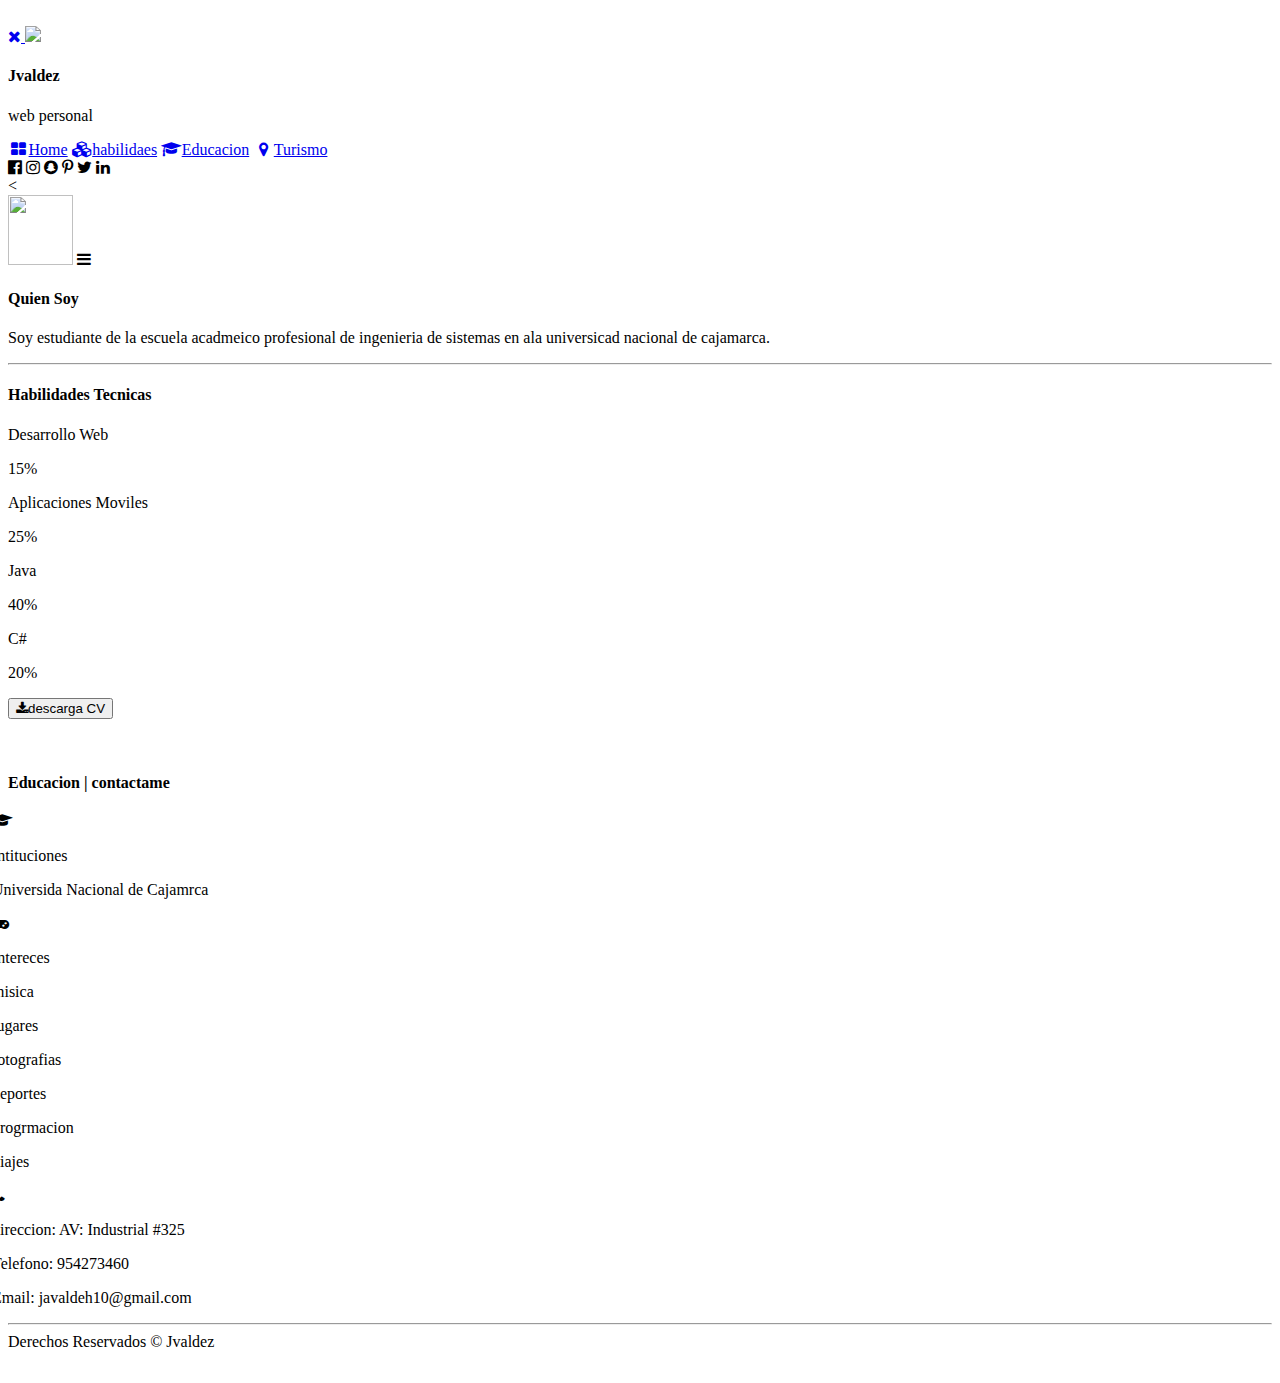
==== index.html @ d11a76e1 "gjl" ====
<!DOCTYPE html>
<html lang="en">
<head>

    <title>Jvaldez-web</title>
    <meta charset="UTF-8">
    <meta name="viewport" content="width=device-width, initial-scale=1">
    <link rel="stylesheet" href="css/materialize.css">
    <link rel="stylesheet" href="css/w3.css">
    <link rel="stylesheet" href="css/estilos.css">
    <link rel="stylesheet" href="https://fonts.googleapis.com/css?family=Raleway">
    <link rel="stylesheet" href="https://cdnjs.cloudflare.com/ajax/libs/font-awesome/4.7.0/css/font-awesome.min.css">
    <link href="https://fonts.googleapis.com/icon?family=Material+Icons" rel="stylesheet">
    <link rel="stylesheet" href="css/material.css">
</head>



<body id="body" class="w3-light-grey w3-content">
<!--Top Header-->
<!--<header class="mdl-layout__header">
    <div class="mdl-layout__header-row mdl-scroll-spy-1">
        &lt;!&ndash; Title &ndash;&gt;
        <a href="index.html"><span class="mdl-layout-title">JValdez</span></a>
        <div class="mdl-layout-spacer"></div>
        <ul class="nav mdl-navigation mdl-layout&#45;&#45;large-screen-only">
            <li><a class="mdl-navigation__link" data-scroll href="#body">Acerca
                de</a></li>
            <li><a class="mdl-navigation__link" data-scroll
                   href="#habilidades_sec">Habilidades</a></li>
            <li><a class="mdl-navigation__link" data-scroll

            <li><a class="mdl-navigation__link" data-scroll
                   href="#educacion_sec">educacion</a></li>
            <li><a class="mdl-navigation__link" data-scroll

            <li><a class="mdl-navigation__link" data-scroll
                   href="#contacto_sec">contacto</a></li>
            <li><a class="mdl-navigation__link"
                   href="turistico.html">Turismo</a></li>


        </ul>
    </div>
</header>-->
<!--/header-->

<!-- Sidebar/menu -->
<nav class="w3-sidebar w3-collapse w3-white w3-animate-left" id="mySidebar"><br>
    <div class="w3-container">
        <a href="#" onclick="w3_close()" class="w3-hide-large w3-right w3-jumbo w3-padding w3-hover-grey"
           title="close menu">
            <i class="fa fa-remove"></i>
        </a>
        <img id="avatar" src="img/avatar1.jpg" class="w3-round"><br>
        <h4><b>Jvaldez</b></h4>
        <p class="w3-text-grey">web personal</p>
    </div>
    <div class="w3-bar-block">
        <a href="#portfolio" onclick="w3_close()" class="w3-bar-item w3-button w3-padding w3-text-teal"><i
                class="fa fa-th-large fa-fw w3-margin-right"></i>Home</a>
        <a href="#about" onclick="w3_close()" class="w3-bar-item w3-button w3-padding"><i
                class="fa fa-cubes fa-fw w3-margin-right"></i>habilidaes</a>
        <a href="#contact" onclick="w3_close()" class="w3-bar-item w3-button w3-padding"><i
                class="fa fa-graduation-cap fa-fw w3-margin-right"></i>Educacion</a>
        <a href="#turistico.html" onclick="w3_close()" class="w3-bar-item w3-button w3-padding"><i class="fa fa-map-marker fa-fw w3-margin-right"></i>Turismo</a>
    </div>
    <div class="w3-panel w3-large">
        <i class="fa fa-facebook-official w3-hover-opacity"></i>
        <i class="fa fa-instagram w3-hover-opacity"></i>
        <i class="fa fa-snapchat w3-hover-opacity"></i>
        <i class="fa fa-pinterest-p w3-hover-opacity"></i>
        <i class="fa fa-twitter w3-hover-opacity"></i>
        <i class="fa fa-linkedin w3-hover-opacity"></i>
    </div>
</nav>

<
<div class="w3-overlay w3-hide-large w3-animate-opacity" onclick="w3_close()" style="cursor:pointer" title="close side menu" id="myOverlay"></div>

<!-- !PAGE CONTENT! -->
<div class="w3-main"  id="contenedor" >

    <!-- Header -->
    <header id="portfolio">
        <a href="#"><img src="img/avatar1.jpg" style="width:65px; height: 70px;"
                         class="w3-circle w3-right w3-margin w3-hide-large w3-hover-opacity"></a>
        <span class="w3-button w3-hide-large w3-xxlarge w3-hover-text-grey" onclick="w3_open()"><i
                class="fa fa-bars"></i></span>

    </header>

    <!-- Images of Me -->
    <div class="w3-col12" id="about">

    </div>

    <div class="w3-container w3-padding-large" style="margin-bottom:32px">
        <h4 class="w3-xlarge"><b>Quien Soy</b></h4>
        <p>Soy estudiante de la escuela acadmeico profesional de ingenieria de sistemas
            en ala universicad nacional de cajamarca.</p>
        <hr>

        <h4 class="">Habilidades Tecnicas</h4>
        <!-- Progress bars / Skills -->
        <p>Desarrollo Web</p>
        <div class="w3-grey">
            <div class="w3-container w3-green w3-padding w3-center" style="width:10%">15%</div>
        </div>
        <p>Aplicaciones Moviles</p>
        <div class="w3-grey">
            <div class="w3-container w3-blue w3-padding w3-center" style="width:20%">25%</div>
        </div>
        <p>Java</p>
        <div class="w3-grey">
            <div class="w3-container w3-red w3-padding w3-center" style="width:30%">40%</div>
        </div>
        <p>C#</p>
        <div class="w3-grey">
            <div class="w3-container w3-black w3-padding w3-center" style="width:30%">20%</div>
        </div>
        <p>
            <button class="w3-button w3-dark-grey w3-padding-large w3-margin-top w3-margin-bottom">
                <i class="fa fa-download w3-margin-right"></i>descarga CV
            </button>
        </p>
        <br>



    <!-- Educacion Section -->
    <div class="w3-container w3-padding-large w3-grey">
        <h4 id="contact"><b>Educacion |  contactame </b></h4>
        <div class="w3-row-padding w3-center w3-padding-24" style="margin:0 -16px">
            <div class="w3-third w3-dark-grey">
                <p><i class="fa fa-graduation-cap w3-xlarge w3-text-light-grey"></i></p>
                <p>Intituciones</p>
                   <p> Universida Nacional de Cajamrca</p>
            </div>
            <div class="w3-third w3-teal">
                <p><i class="fa fa-gamepad w3-xlarge w3-text-light-grey"></i></p>
                <p>Intereces</p>
                <p>misica</p>
                <p>lugares</p>
                <p>fotografias</p>
                <p>deportes</p>
                <p>progrmacion</p>
                <p>viajes</p>
            </div>
            <div class="w3-third w3-dark-grey">
                <p><i class="fa fa-phone w3-xlarge w3-text-light-grey"></i></p>
                <p>direccion: AV: Industrial #325</p>
                <p>Telefono: 954273460</p>
                <p>Email: javaldeh10@gmail.com </p>
            </div>
        </div>
        <hr class="w3-opacity">

    </div>

    <!-- Footer -->
    <footer class="w3-container w3-padding-32 w3-dark-grey">

    </footer>

    <div class="w3-black w3-center w3-padding-24">Derechos Reservados  &copy; <a  target="_blank" class="w3-hover-opacity">Jvaldez</a>
    </div>

    <!-- End page content -->
</div>

<script src="js/animaciones.js"></script>

</body>
</html>
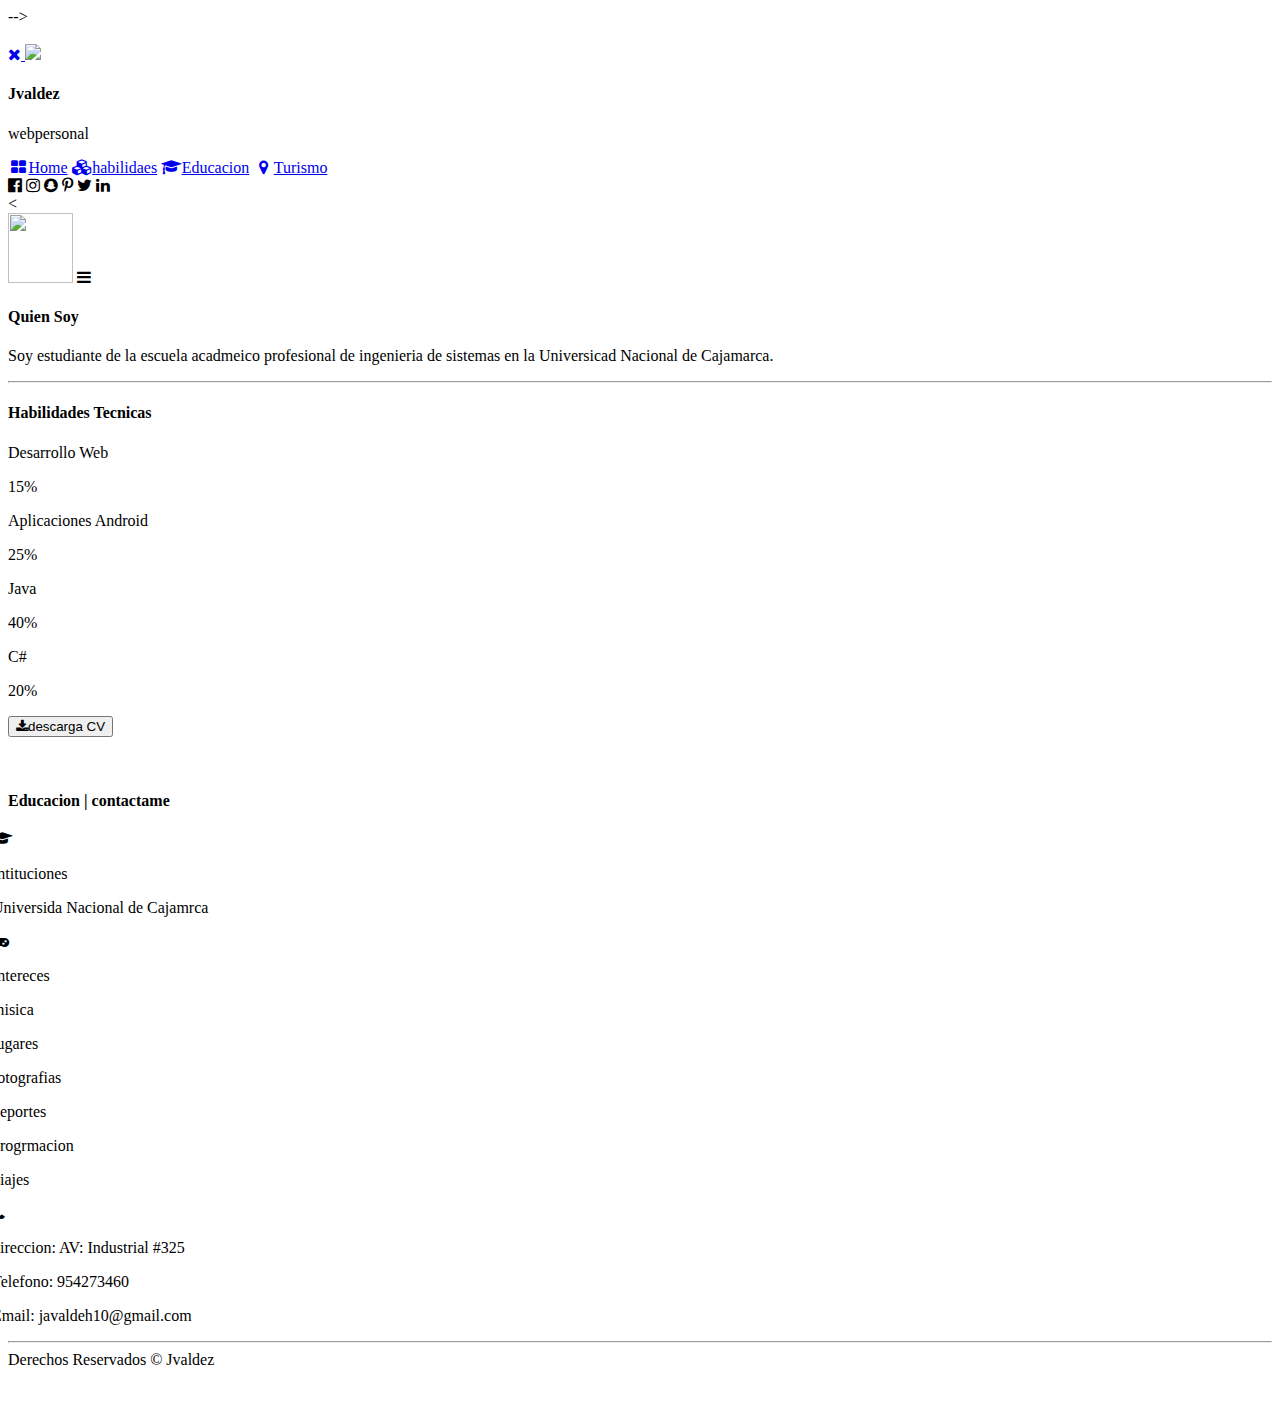
==== commit 752e01b1: "cMBI" ====
--- a/index.html
+++ b/index.html
@@ -1,5 +1,6 @@
 <!DOCTYPE html>
 <html lang="en">
+
 <head>
 
     <title>Jvaldez-web</title>
@@ -17,159 +18,136 @@
 
 
 <body id="body" class="w3-light-grey w3-content">
-<!--Top Header-->
-<!--<header class="mdl-layout__header">
-    <div class="mdl-layout__header-row mdl-scroll-spy-1">
-        &lt;!&ndash; Title &ndash;&gt;
-        <a href="index.html"><span class="mdl-layout-title">JValdez</span></a>
-        <div class="mdl-layout-spacer"></div>
-        <ul class="nav mdl-navigation mdl-layout&#45;&#45;large-screen-only">
-            <li><a class="mdl-navigation__link" data-scroll href="#body">Acerca
-                de</a></li>
-            <li><a class="mdl-navigation__link" data-scroll
-                   href="#habilidades_sec">Habilidades</a></li>
-            <li><a class="mdl-navigation__link" data-scroll
+    <!--Top Header-->
 
-            <li><a class="mdl-navigation__link" data-scroll
-                   href="#educacion_sec">educacion</a></li>
-            <li><a class="mdl-navigation__link" data-scroll
+    </header>-->
+    <!--/header-->
 
-            <li><a class="mdl-navigation__link" data-scroll
-                   href="#contacto_sec">contacto</a></li>
-            <li><a class="mdl-navigation__link"
-                   href="turistico.html">Turismo</a></li>
+    <!-- Sidebar/menu -->
+    <nav class="w3-sidebar w3-collapse w3-white w3-animate-left" id="mySidebar"><br>
+        <div class="w3-container">
+            <a href="#" onclick="w3_close()" class="w3-hide-large w3-right w3-jumbo w3-padding w3-hover-grey" title="close menu">
+                <i class="fa fa-remove"></i>
+            </a>
+            <img id="avatar" src="img/avatar1.jpg" class="w3-round"><br>
+            <h4><b>Jvaldez</b></h4>
+            <p class="w3-text-grey">webpersonal</p>
+        </div>
+        <div class="w3-bar-block">
+            <a href="#portfolio" onclick="w3_close()" class="w3-bar-item w3-button w3-padding w3-text-teal"><i
+                class="fa fa-th-large fa-fw w3-margin-right"></i>Home</a>
+            <a href="#about" onclick="w3_close()" class="w3-bar-item w3-button w3-padding"><i
+                class="fa fa-cubes fa-fw w3-margin-right"></i>habilidaes</a>
+            <a href="#contact" onclick="w3_close()" class="w3-bar-item w3-button w3-padding"><i
+                class="fa fa-graduation-cap fa-fw w3-margin-right"></i>Educacion</a>
+            <a href="turistico.html" onclick="w3_close()" class="w3-bar-item w3-button w3-padding"><i class="fa fa-map-marker fa-fw w3-margin-right"></i>Turismo</a>
+
+        </div>
 
 
-        </ul>
-    </div>
-</header>-->
-<!--/header-->
+        <div class="w3-panel w3-large">
+            <i class="fa fa-facebook-official w3-hover-opacity"></i>
+            <i class="fa fa-instagram w3-hover-opacity"></i>
+            <i class="fa fa-snapchat w3-hover-opacity"></i>
+            <i class="fa fa-pinterest-p w3-hover-opacity"></i>
+            <i class="fa fa-twitter w3-hover-opacity"></i>
+            <i class="fa fa-linkedin w3-hover-opacity"></i>
+        </div>
+    </nav>
 
-<!-- Sidebar/menu -->
-<nav class="w3-sidebar w3-collapse w3-white w3-animate-left" id="mySidebar"><br>
-    <div class="w3-container">
-        <a href="#" onclick="w3_close()" class="w3-hide-large w3-right w3-jumbo w3-padding w3-hover-grey"
-           title="close menu">
-            <i class="fa fa-remove"></i>
-        </a>
-        <img id="avatar" src="img/avatar1.jpg" class="w3-round"><br>
-        <h4><b>Jvaldez</b></h4>
-        <p class="w3-text-grey">web personal</p>
-    </div>
-    <div class="w3-bar-block">
-        <a href="#portfolio" onclick="w3_close()" class="w3-bar-item w3-button w3-padding w3-text-teal"><i
-                class="fa fa-th-large fa-fw w3-margin-right"></i>Home</a>
-        <a href="#about" onclick="w3_close()" class="w3-bar-item w3-button w3-padding"><i
-                class="fa fa-cubes fa-fw w3-margin-right"></i>habilidaes</a>
-        <a href="#contact" onclick="w3_close()" class="w3-bar-item w3-button w3-padding"><i
-                class="fa fa-graduation-cap fa-fw w3-margin-right"></i>Educacion</a>
-        <a href="#turistico.html" onclick="w3_close()" class="w3-bar-item w3-button w3-padding"><i class="fa fa-map-marker fa-fw w3-margin-right"></i>Turismo</a>
-    </div>
-    <div class="w3-panel w3-large">
-        <i class="fa fa-facebook-official w3-hover-opacity"></i>
-        <i class="fa fa-instagram w3-hover-opacity"></i>
-        <i class="fa fa-snapchat w3-hover-opacity"></i>
-        <i class="fa fa-pinterest-p w3-hover-opacity"></i>
-        <i class="fa fa-twitter w3-hover-opacity"></i>
-        <i class="fa fa-linkedin w3-hover-opacity"></i>
-    </div>
-</nav>
+    < <div class="w3-overlay w3-hide-large w3-animate-opacity" onclick="w3_close()" style="cursor:pointer" title="close side menu" id="myOverlay"></div>
 
-<
-<div class="w3-overlay w3-hide-large w3-animate-opacity" onclick="w3_close()" style="cursor:pointer" title="close side menu" id="myOverlay"></div>
+        <!-- !PAGE CONTENT! -->
+        <div class="w3-main" id="contenedor">
 
-<!-- !PAGE CONTENT! -->
-<div class="w3-main"  id="contenedor" >
-
-    <!-- Header -->
-    <header id="portfolio">
-        <a href="#"><img src="img/avatar1.jpg" style="width:65px; height: 70px;"
-                         class="w3-circle w3-right w3-margin w3-hide-large w3-hover-opacity"></a>
-        <span class="w3-button w3-hide-large w3-xxlarge w3-hover-text-grey" onclick="w3_open()"><i
+            <!-- Header -->
+            <header id="portfolio">
+                <a href="#"><img src="img/avatar1.jpg" style="width:65px; height: 70px;" class="w3-circle w3-right w3-margin w3-hide-large w3-hover-opacity"></a>
+                <span class="w3-button w3-hide-large w3-xxlarge w3-hover-text-grey" onclick="w3_open()"><i
                 class="fa fa-bars"></i></span>
 
-    </header>
+            </header>
 
-    <!-- Images of Me -->
-    <div class="w3-col12" id="about">
+            <!-- Images of Me -->
+            <div class="w3-col12" id="about">
 
-    </div>
+            </div>
 
-    <div class="w3-container w3-padding-large" style="margin-bottom:32px">
-        <h4 class="w3-xlarge"><b>Quien Soy</b></h4>
-        <p>Soy estudiante de la escuela acadmeico profesional de ingenieria de sistemas
-            en ala universicad nacional de cajamarca.</p>
-        <hr>
+            <div class="w3-container w3-padding-large" style="margin-bottom:32px">
+                <h4 class="w3-xlarge"><b>Quien Soy</b></h4>
+                <p>Soy estudiante de la escuela acadmeico profesional de ingenieria de sistemas en la Universicad Nacional de Cajamarca.</p>
+                <hr>
 
-        <h4 class="">Habilidades Tecnicas</h4>
-        <!-- Progress bars / Skills -->
-        <p>Desarrollo Web</p>
-        <div class="w3-grey">
-            <div class="w3-container w3-green w3-padding w3-center" style="width:10%">15%</div>
-        </div>
-        <p>Aplicaciones Moviles</p>
-        <div class="w3-grey">
-            <div class="w3-container w3-blue w3-padding w3-center" style="width:20%">25%</div>
-        </div>
-        <p>Java</p>
-        <div class="w3-grey">
-            <div class="w3-container w3-red w3-padding w3-center" style="width:30%">40%</div>
-        </div>
-        <p>C#</p>
-        <div class="w3-grey">
-            <div class="w3-container w3-black w3-padding w3-center" style="width:30%">20%</div>
-        </div>
-        <p>
-            <button class="w3-button w3-dark-grey w3-padding-large w3-margin-top w3-margin-bottom">
+                <h4 class="">Habilidades Tecnicas</h4>
+                <!-- Progress bars / Skills -->
+                <p>Desarrollo Web</p>
+                <div class="w3-grey">
+                    <div class="w3-container w3-green w3-padding w3-center" style="width:10%">15%</div>
+                </div>
+                <p>Aplicaciones Android</p>
+                <div class="w3-grey">
+                    <div class="w3-container w3-blue w3-padding w3-center" style="width:20%">25%</div>
+                </div>
+                <p>Java</p>
+                <div class="w3-grey">
+                    <div class="w3-container w3-red w3-padding w3-center" style="width:30%">40%</div>
+                </div>
+                <p>C#</p>
+                <div class="w3-grey">
+                    <div class="w3-container w3-black w3-padding w3-center" style="width:30%">20%</div>
+                </div>
+                <p>
+                    <button class="w3-button w3-dark-grey w3-padding-large w3-margin-top w3-margin-bottom">
                 <i class="fa fa-download w3-margin-right"></i>descarga CV
             </button>
-        </p>
-        <br>
+                </p>
+                <br>
 
 
 
-    <!-- Educacion Section -->
-    <div class="w3-container w3-padding-large w3-grey">
-        <h4 id="contact"><b>Educacion |  contactame </b></h4>
-        <div class="w3-row-padding w3-center w3-padding-24" style="margin:0 -16px">
-            <div class="w3-third w3-dark-grey">
-                <p><i class="fa fa-graduation-cap w3-xlarge w3-text-light-grey"></i></p>
-                <p>Intituciones</p>
-                   <p> Universida Nacional de Cajamrca</p>
+                <!-- Educacion Section -->
+                <div class="w3-container w3-padding-large w3-grey">
+                    <h4 id="contact"><b>Educacion |  contactame </b></h4>
+                    <div class="w3-row-padding w3-center w3-padding-24" style="margin:0 -16px">
+                        <div class="w3-third w3-dark-grey">
+                            <p><i class="fa fa-graduation-cap w3-xlarge w3-text-light-grey"></i></p>
+                            <p>Intituciones</p>
+                            <p> Universida Nacional de Cajamrca</p>
+                        </div>
+                        <div class="w3-third w3-teal">
+                            <p><i class="fa fa-gamepad w3-xlarge w3-text-light-grey"></i></p>
+                            <p>Intereces</p>
+                            <p>misica</p>
+                            <p>lugares</p>
+                            <p>fotografias</p>
+                            <p>deportes</p>
+                            <p>progrmacion</p>
+                            <p>viajes</p>
+                        </div>
+                        <div class="w3-third w3-dark-grey">
+                            <p><i class="fa fa-phone w3-xlarge w3-text-light-grey"></i></p>
+                            <p>direccion: AV: Industrial #325</p>
+                            <p>Telefono: 954273460</p>
+                            <p>Email: javaldeh10@gmail.com </p>
+                        </div>
+                    </div>
+                    <hr class="w3-opacity">
+
+                </div>
+
+                <!-- Footer -->
+                <footer class="w3-container w3-padding-32 w3-dark-grey">
+
+                </footer>
+
+                <div class="w3-black w3-center w3-padding-24">Derechos Reservados &copy; <a target="_blank" class="w3-hover-opacity">Jvaldez</a>
+                </div>
+
+                <!-- End page content -->
             </div>
-            <div class="w3-third w3-teal">
-                <p><i class="fa fa-gamepad w3-xlarge w3-text-light-grey"></i></p>
-                <p>Intereces</p>
-                <p>misica</p>
-                <p>lugares</p>
-                <p>fotografias</p>
-                <p>deportes</p>
-                <p>progrmacion</p>
-                <p>viajes</p>
-            </div>
-            <div class="w3-third w3-dark-grey">
-                <p><i class="fa fa-phone w3-xlarge w3-text-light-grey"></i></p>
-                <p>direccion: AV: Industrial #325</p>
-                <p>Telefono: 954273460</p>
-                <p>Email: javaldeh10@gmail.com </p>
-            </div>
-        </div>
-        <hr class="w3-opacity">
 
-    </div>
-
-    <!-- Footer -->
-    <footer class="w3-container w3-padding-32 w3-dark-grey">
-
-    </footer>
-
-    <div class="w3-black w3-center w3-padding-24">Derechos Reservados  &copy; <a  target="_blank" class="w3-hover-opacity">Jvaldez</a>
-    </div>
-
-    <!-- End page content -->
-</div>
-
-<script src="js/animaciones.js"></script>
+            <script src="js/animaciones.js"></script>
 
 </body>
-</html>
+
+</html>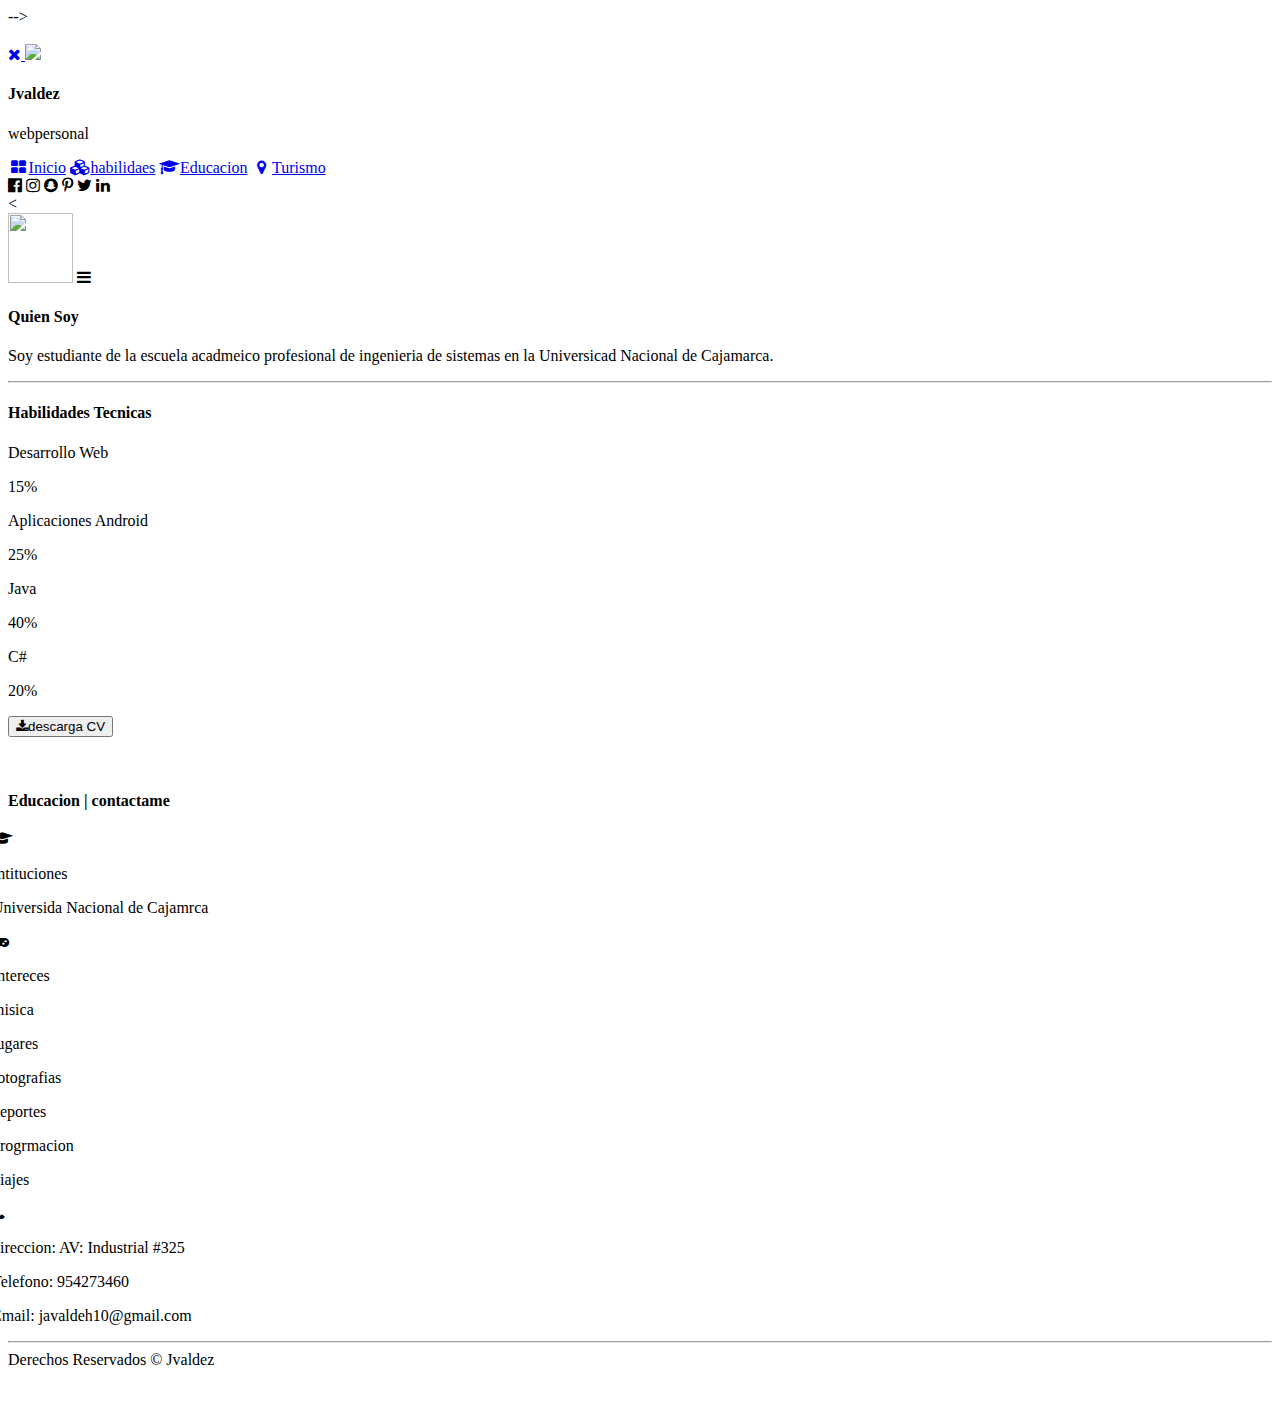
==== commit d1274d21: "jvh" ====
--- a/index.html
+++ b/index.html
@@ -35,7 +35,7 @@
         </div>
         <div class="w3-bar-block">
             <a href="#portfolio" onclick="w3_close()" class="w3-bar-item w3-button w3-padding w3-text-teal"><i
-                class="fa fa-th-large fa-fw w3-margin-right"></i>Home</a>
+                class="fa fa-th-large fa-fw w3-margin-right"></i>Inicio</a>
             <a href="#about" onclick="w3_close()" class="w3-bar-item w3-button w3-padding"><i
                 class="fa fa-cubes fa-fw w3-margin-right"></i>habilidaes</a>
             <a href="#contact" onclick="w3_close()" class="w3-bar-item w3-button w3-padding"><i
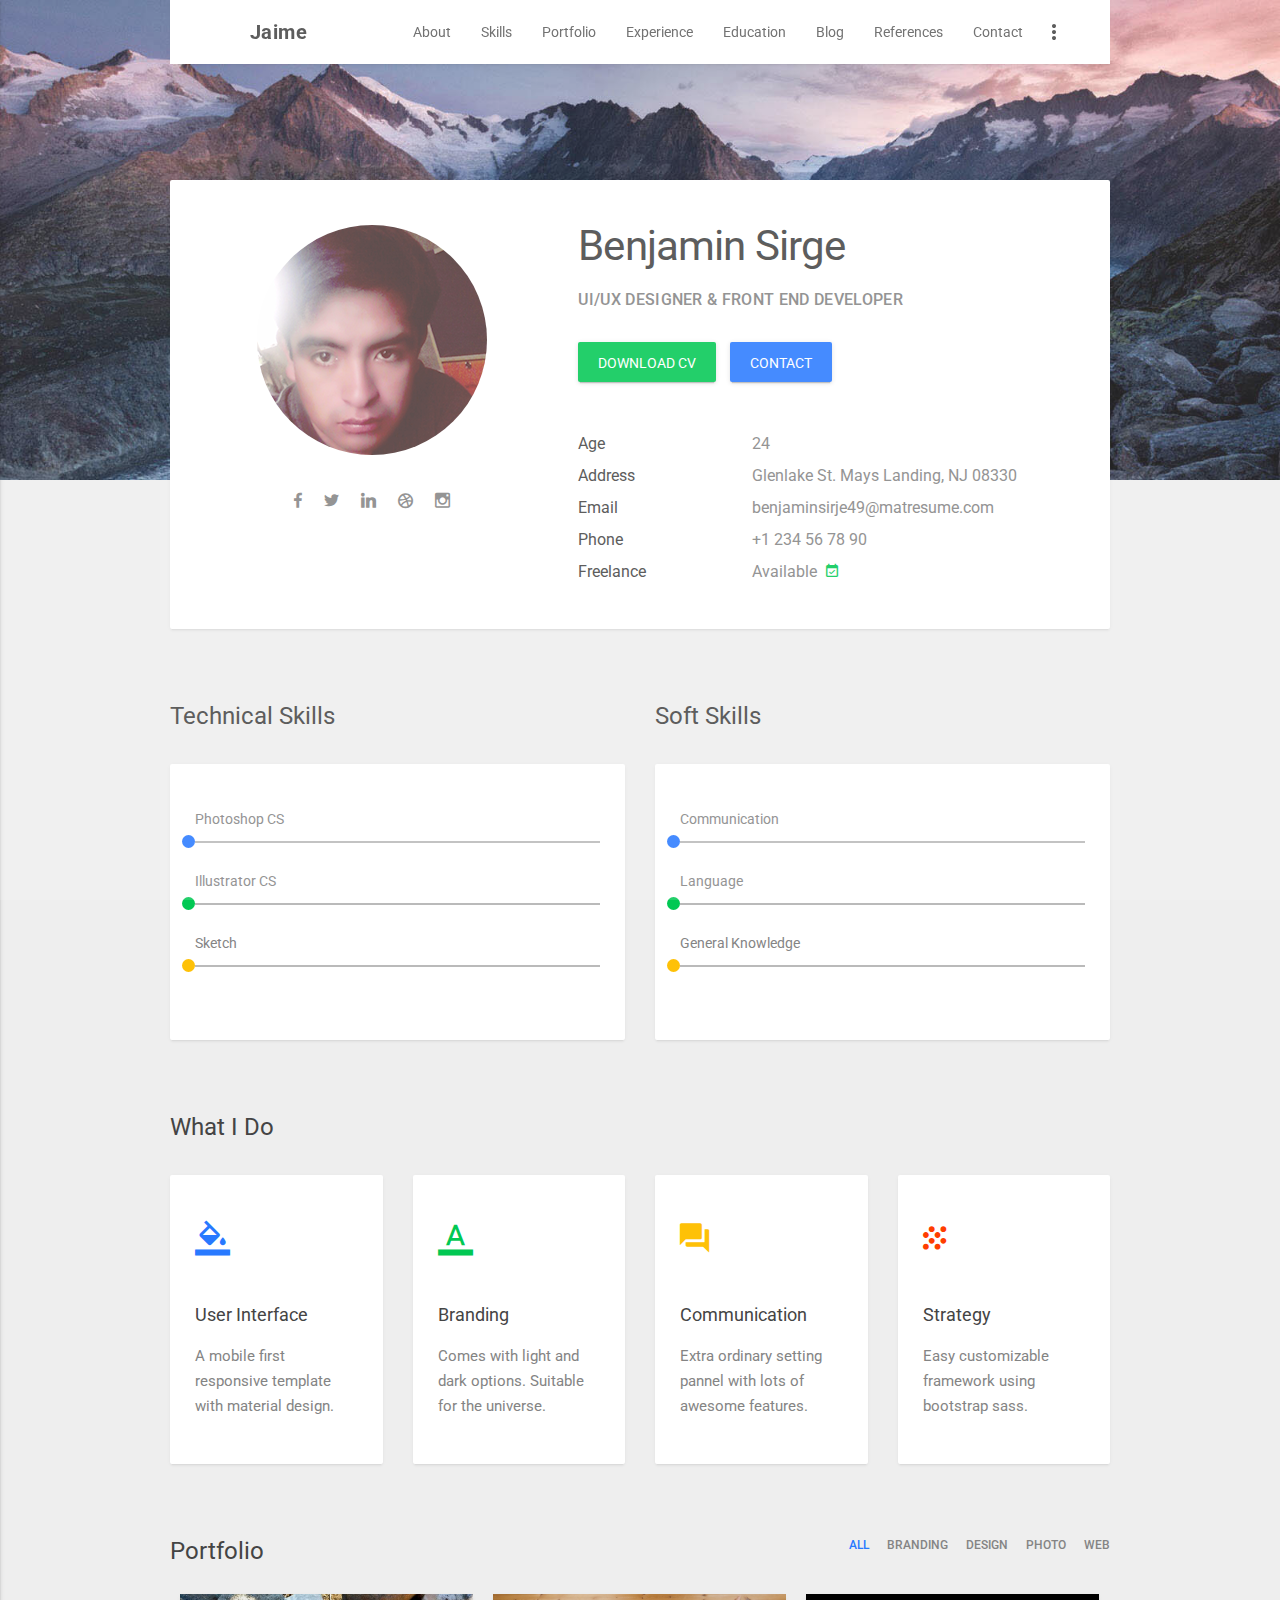
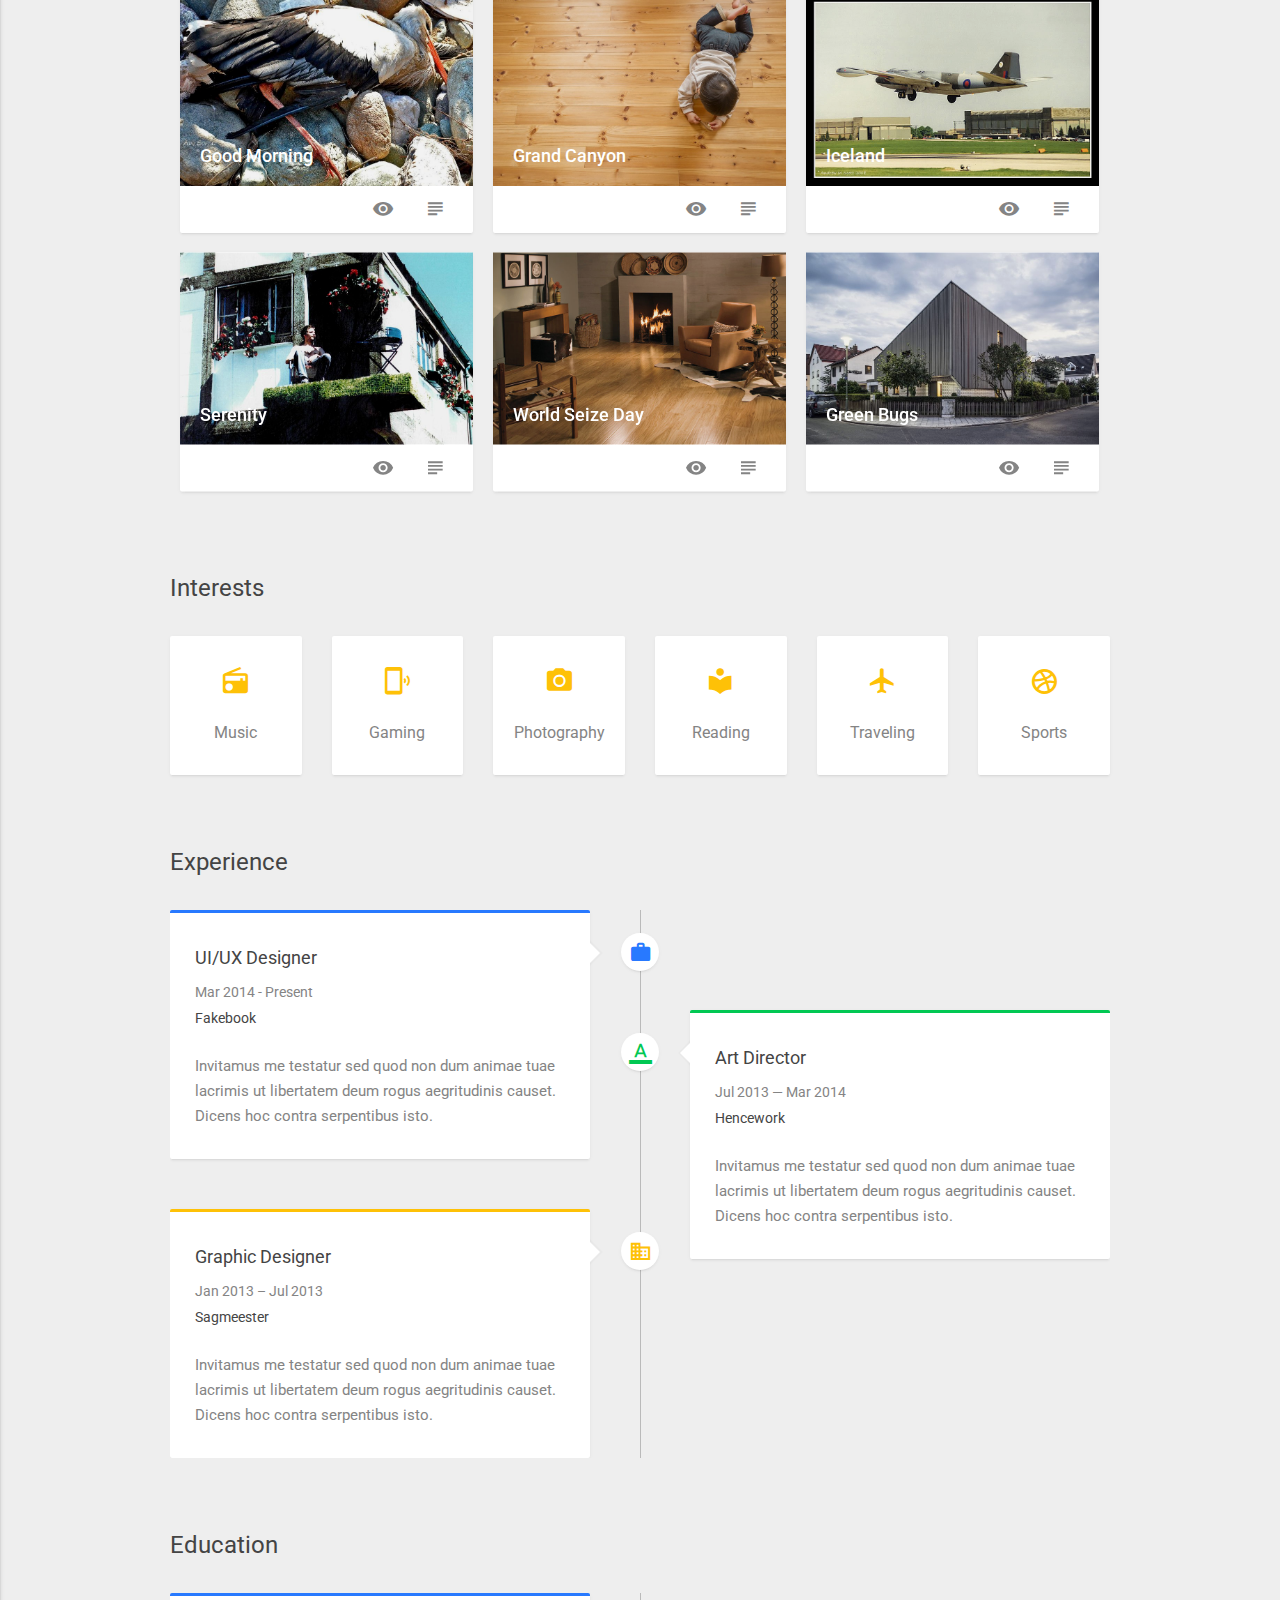
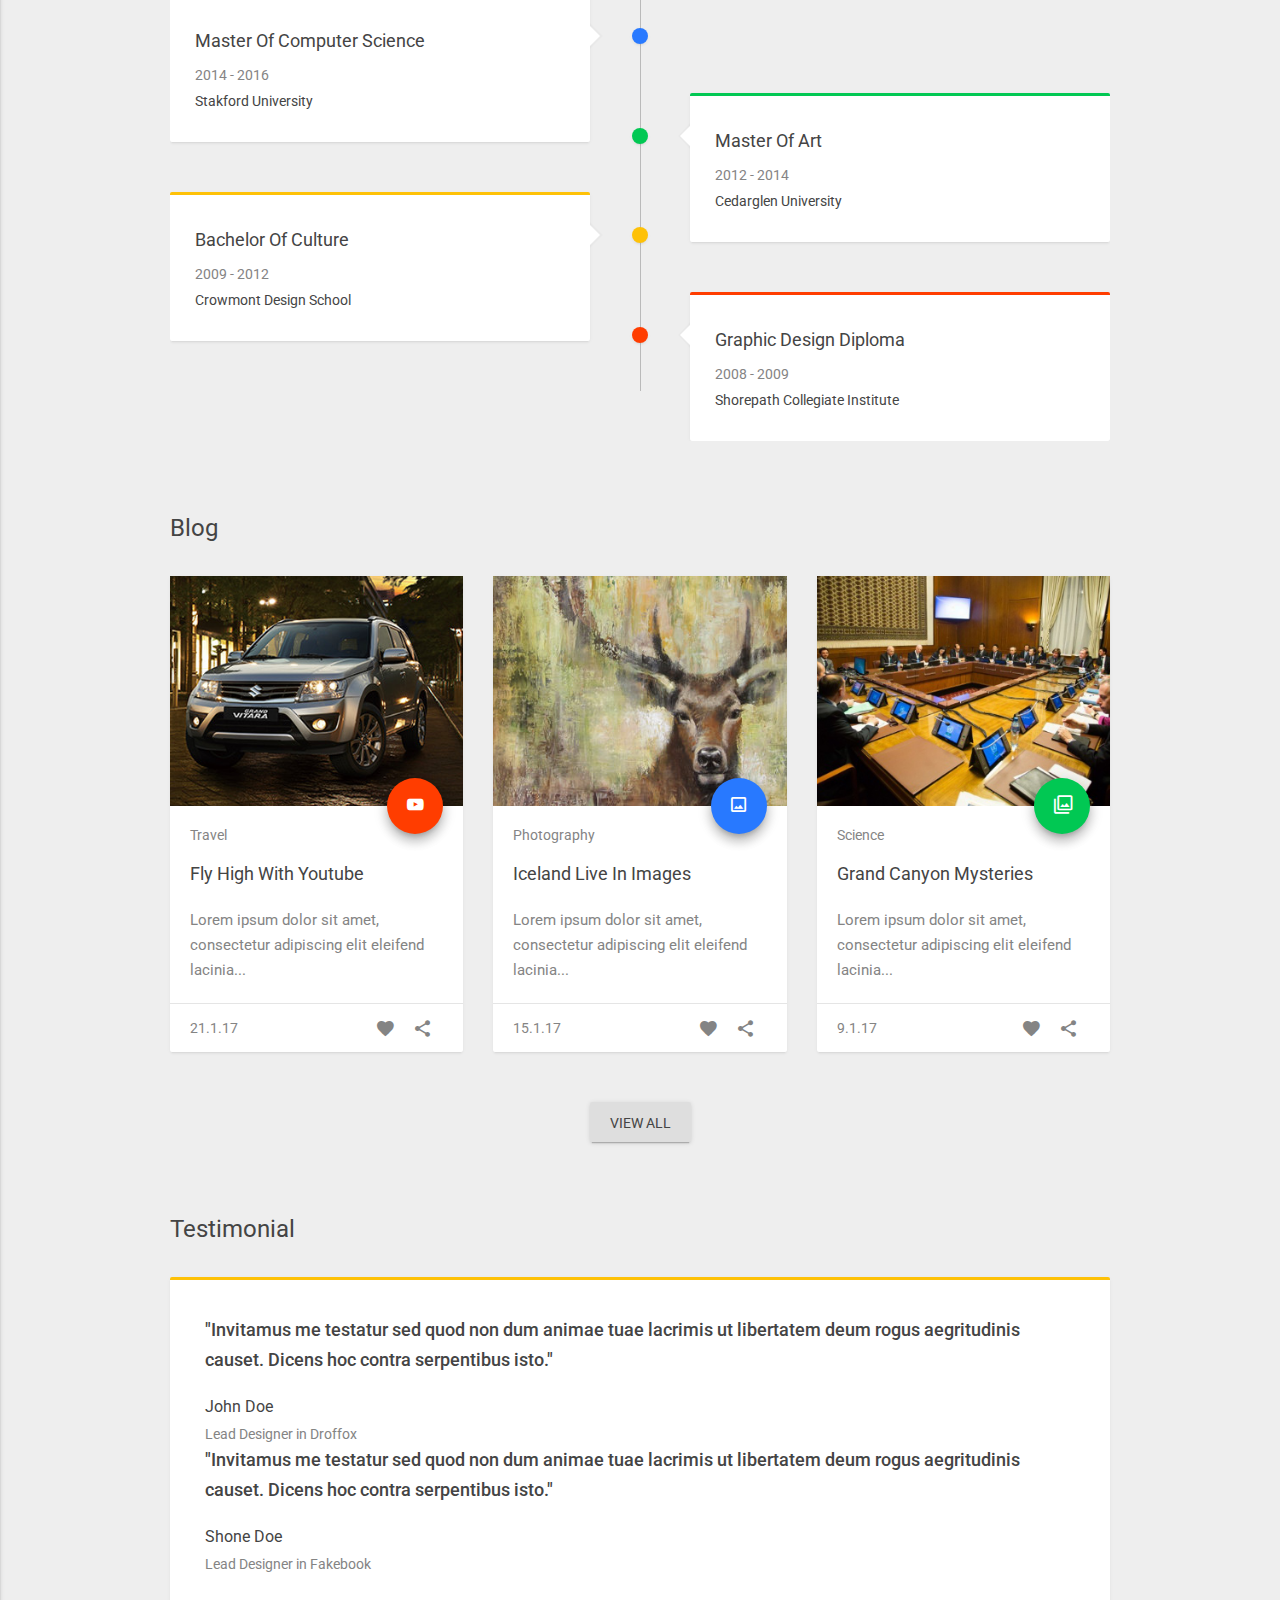
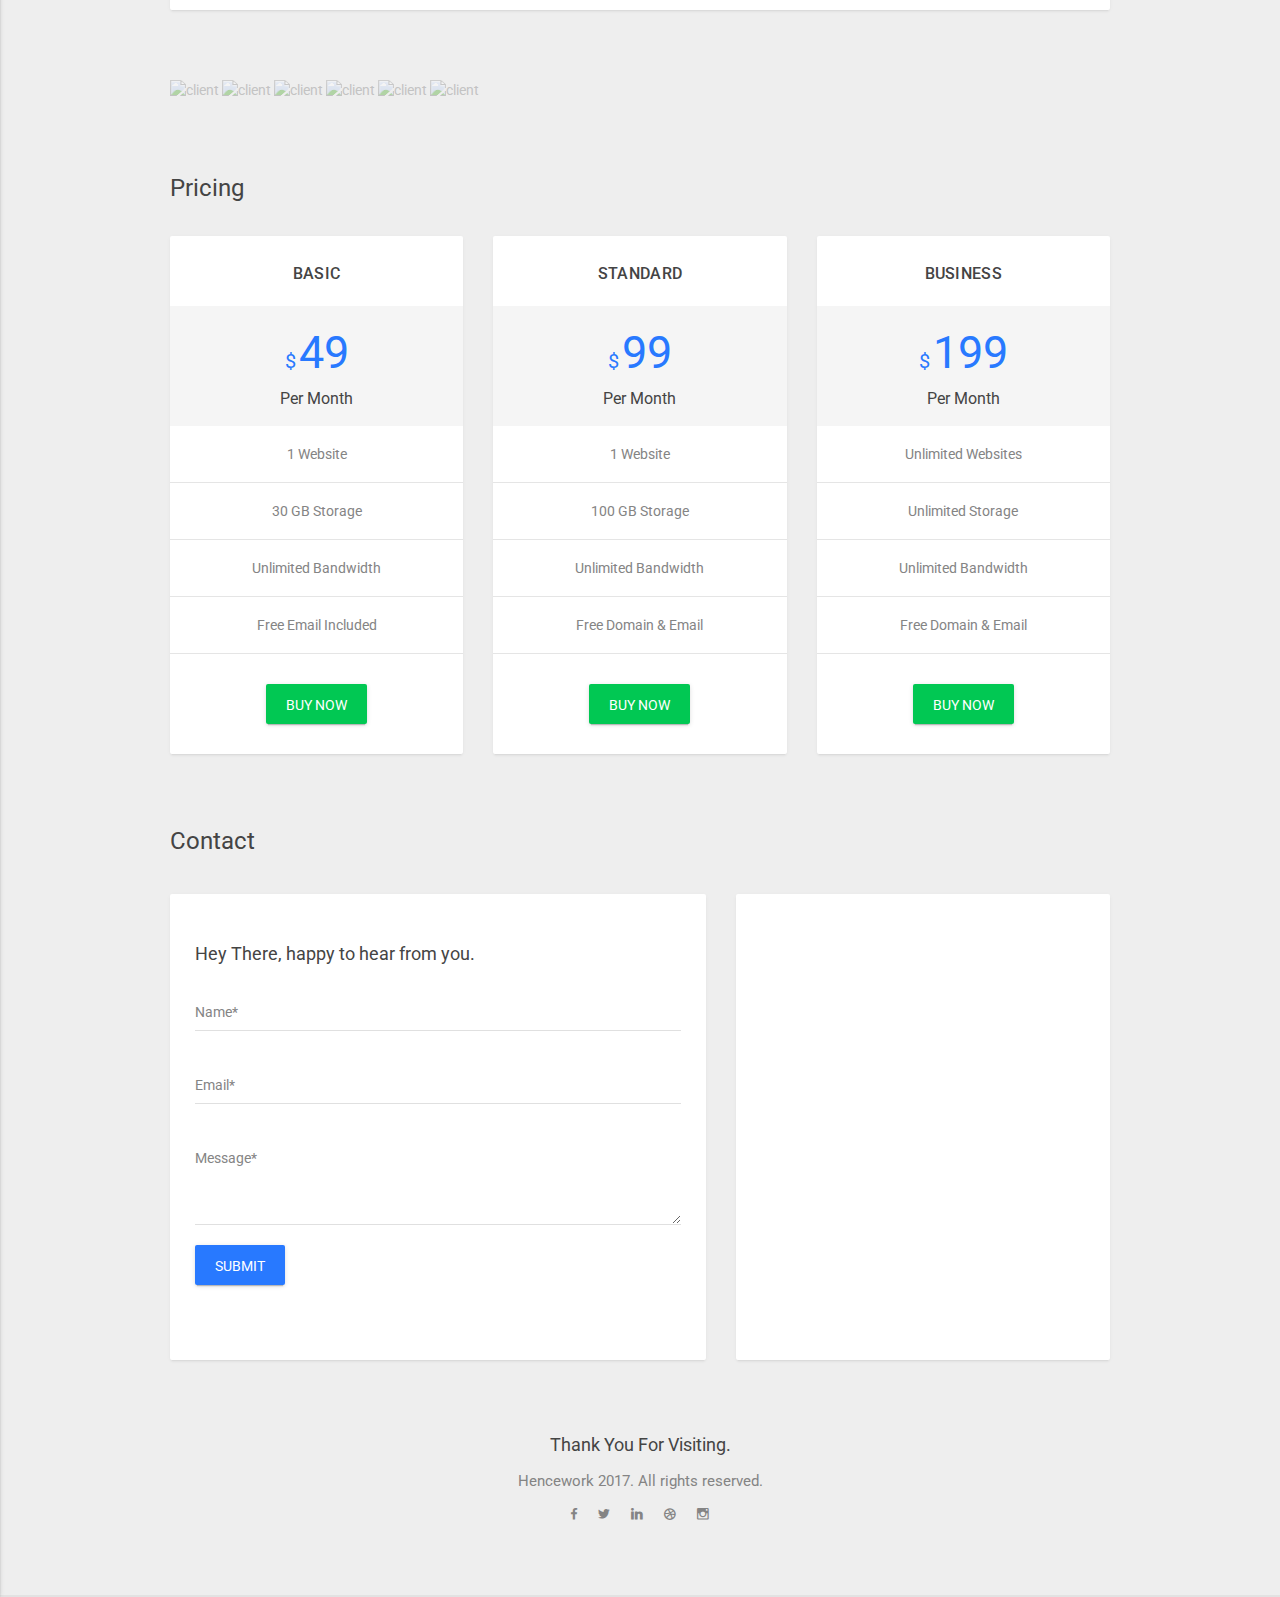
==== commit 63895251: "resumen nuevo" ====
--- a/index.html
+++ b/index.html
@@ -1,153 +1,1068 @@
 <!DOCTYPE html>
-<html lang="en">
+<html lang="en" class="no-js">
 
 <head>
-
-    <title>Jvaldez-web</title>
-    <meta charset="UTF-8">
-    <meta name="viewport" content="width=device-width, initial-scale=1">
-    <link rel="stylesheet" href="css/materialize.css">
-    <link rel="stylesheet" href="css/w3.css">
-    <link rel="stylesheet" href="css/estilos.css">
-    <link rel="stylesheet" href="https://fonts.googleapis.com/css?family=Raleway">
-    <link rel="stylesheet" href="https://cdnjs.cloudflare.com/ajax/libs/font-awesome/4.7.0/css/font-awesome.min.css">
-    <link href="https://fonts.googleapis.com/icon?family=Material+Icons" rel="stylesheet">
-    <link rel="stylesheet" href="css/material.css">
+    <meta charset="UTF-8" />
+    <meta name="viewport" content="width=device-width, initial-scale=1.0, maximum-scale=1.0, user-scalable=no" />
+    <title>Jvaldez CV/Resume.</title>
+    <meta name="description" content="Matresume is a material CV / Resume / Vcard / Portfolio HTML5 template by hencework." />
+    <meta name="keywords" content="material design, resume, responsive template, cv, multipurpose, portfolio, html5 template, themeforest.net, bootstrap, html5, creative, landing page, sass, clean, design, modern, angular js," />
+    <meta name="author" content="hencework" />
+
+    <link rel="shortcut icon" href="favicon.ico">
+    <link rel="icon" href="favicon.ico" type="image/x-icon">
+    <!--CSS-->
+    <link rel="stylesheet" type="text/css" href="css/style.css" />
 </head>
 
-
-
-<body id="body" class="w3-light-grey w3-content">
-    <!--Top Header-->
-
-    </header>-->
-    <!--/header-->
-
-    <!-- Sidebar/menu -->
-    <nav class="w3-sidebar w3-collapse w3-white w3-animate-left" id="mySidebar"><br>
-        <div class="w3-container">
-            <a href="#" onclick="w3_close()" class="w3-hide-large w3-right w3-jumbo w3-padding w3-hover-grey" title="close menu">
-                <i class="fa fa-remove"></i>
-            </a>
-            <img id="avatar" src="img/avatar1.jpg" class="w3-round"><br>
-            <h4><b>Jvaldez</b></h4>
-            <p class="w3-text-grey">webpersonal</p>
+<body id="body" data-ng-app="contactApp">
+
+    <!--Preloader-->
+    <div class="preloader-it">
+        <div class="mdl-spinner mdl-js-spinner is-active is-upgraded" data-upgraded=",MaterialSpinner">
+            <div class="mdl-spinner__layer mdl-spinner__layer-1">
+                <div class="mdl-spinner__circle-clipper mdl-spinner__left">
+                    <div class="mdl-spinner__circle"></div>
+                </div>
+                <div class="mdl-spinner__gap-patch">
+                    <div class="mdl-spinner__circle"></div>
+                </div>
+                <div class="mdl-spinner__circle-clipper mdl-spinner__right">
+                    <div class="mdl-spinner__circle"></div>
+                </div>
+            </div>
+            <div class="mdl-spinner__layer mdl-spinner__layer-2">
+                <div class="mdl-spinner__circle-clipper mdl-spinner__left">
+                    <div class="mdl-spinner__circle"></div>
+                </div>
+                <div class="mdl-spinner__gap-patch">
+                    <div class="mdl-spinner__circle"></div>
+                </div>
+                <div class="mdl-spinner__circle-clipper mdl-spinner__right">
+                    <div class="mdl-spinner__circle"></div>
+                </div>
+            </div>
+            <div class="mdl-spinner__layer mdl-spinner__layer-3">
+                <div class="mdl-spinner__circle-clipper mdl-spinner__left">
+                    <div class="mdl-spinner__circle"></div>
+                </div>
+                <div class="mdl-spinner__gap-patch">
+                    <div class="mdl-spinner__circle"></div>
+                </div>
+                <div class="mdl-spinner__circle-clipper mdl-spinner__right">
+                    <div class="mdl-spinner__circle"></div>
+                </div>
+            </div>
+            <div class="mdl-spinner__layer mdl-spinner__layer-4">
+                <div class="mdl-spinner__circle-clipper mdl-spinner__left">
+                    <div class="mdl-spinner__circle"></div>
+                </div>
+                <div class="mdl-spinner__gap-patch">
+                    <div class="mdl-spinner__circle"></div>
+                </div>
+                <div class="mdl-spinner__circle-clipper mdl-spinner__right">
+                    <div class="mdl-spinner__circle"></div>
+                </div>
+            </div>
         </div>
-        <div class="w3-bar-block">
-            <a href="#portfolio" onclick="w3_close()" class="w3-bar-item w3-button w3-padding w3-text-teal"><i
-                class="fa fa-th-large fa-fw w3-margin-right"></i>Inicio</a>
-            <a href="#about" onclick="w3_close()" class="w3-bar-item w3-button w3-padding"><i
-                class="fa fa-cubes fa-fw w3-margin-right"></i>habilidaes</a>
-            <a href="#contact" onclick="w3_close()" class="w3-bar-item w3-button w3-padding"><i
-                class="fa fa-graduation-cap fa-fw w3-margin-right"></i>Educacion</a>
-            <a href="turistico.html" onclick="w3_close()" class="w3-bar-item w3-button w3-padding"><i class="fa fa-map-marker fa-fw w3-margin-right"></i>Turismo</a>
+    </div>
+    <!--/Preloader-->
+
+    <!--Main Wrapper-->
+    <div class="main-wrapper">
+
+        <!--Bg Image-->
+        <div class="bg-struct bg-img"></div>
+        <!--/Bg Image-->
+
+        <div class="mdl-js-layout mdl-layout--fixed-header">
+
+            <!--Top Header-->
+            <header class="mdl-layout__header">
+                <div class="mdl-layout__header-row mdl-scroll-spy-1">
+                    <!-- Title -->
+                    <a href="index.html"><span class="mdl-layout-title">Jaime</span></a>
+                    <div class="mdl-layout-spacer"></div>
+                    <ul class="nav mdl-navigation mdl-layout--large-screen-only">
+                        <li><a class="mdl-navigation__link" data-scroll href="#body">about</a></li>
+                        <li><a class="mdl-navigation__link" data-scroll href="#skills_sec">skills</a></li>
+                        <li><a class="mdl-navigation__link" data-scroll href="#portfolio_sec">portfolio</a></li>
+                        <li><a class="mdl-navigation__link" data-scroll href="#experience_sec">experience</a></li>
+                        <li><a class="mdl-navigation__link" data-scroll href="#education_sec">education</a></li>
+                        <li><span id="blog_drp" class="mdl-navigation__link">blog</span>
+                            <ul class="mdl-menu mdl-menu--bottom-left mdl-js-menu mdl-js-ripple-effect" data-mdl-for="blog_drp">
+                                <li class="mdl-menu__item"><a href="blog-list.html">Blog List</a></li>
+                                <li class="mdl-menu__item"><a href="image-blog-post.html">Image Blog Post</a></li>
+                                <li class="mdl-menu__item"><a href="gallery-blog-post.html">Gallery Blog Post</a></li>
+                                <li class="mdl-menu__item"><a href="youtube-blog-post.html">Youtube Blog Post</a></li>
+                                <li class="mdl-menu__item"><a href="vimeo-blog-post.html">Vimeo Blog Post</a></li>
+                                <li class="mdl-menu__item"><a href="audio-blog-post.html">Audio Blog Post</a></li>
+                            </ul>
+                        </li>
+                        <li><a class="mdl-navigation__link" data-scroll href="#references_sec">references</a></li>
+                        <li><a class="mdl-navigation__link" data-scroll href="#contact_sec">contact</a></li>
+                    </ul>
+                    <!-- Right aligned menu below button -->
+                    <button id="demo-menu-lower-right" class="mdl-button mdl-js-button mdl-button--icon ver-more-btn">
+						  <i class="material-icons">more_vert</i>
+						</button>
+
+                    <ul class="mdl-menu mdl-menu--bottom-right mdl-js-menu mdl-js-ripple-effect" data-mdl-for="demo-menu-lower-right">
+                        <li class="mdl-menu__item"><a href="#"><i class="zmdi zmdi-download font-red pr-10"></i>Download CV</a></li>
+                        <li class="mdl-menu__item"><a href="mailto:benjaminsirje49@company.com"><i class="zmdi zmdi-email-open font-green pr-10"></i>Contact Me</a></li>
+                        <li class="mdl-menu__item"><a href="callto:12345678910"><i class="zmdi zmdi-phone  font-blue  pr-10"></i>+1 234 567 89 10</a></li>
+                    </ul>
+                </div>
+            </header>
+            <!--/Top Header-->
+
+            <!--Left Sidebar-->
+            <div class="mdl-layout__drawer">
+                <div class="nicescroll-bar">
+                    <div class="drawer-profile-wrap">
+                        <div class="candidate-img-drawer mt-25 mb-20"></div>
+                        <span class="candidate-name block mb-10 text-center">benjamin sirge</span>
+                        <ul class="social-icons  mb-30">
+                            <li>
+                                <a class="facebook-link" href="#">
+                                    <i id="tt11" class="zmdi zmdi-facebook"></i>
+                                    <div class="mdl-tooltip" data-mdl-for="tt11">
+                                        facebook
+                                    </div>
+                                </a>
+                            </li>
+                            <li>
+                                <a class="twitter-link" href="#">
+                                    <i id="tt12" class="zmdi zmdi-twitter"></i>
+                                    <div class="mdl-tooltip" data-mdl-for="tt12">
+                                        twitter
+                                    </div>
+                                </a>
+                            </li>
+                            <li>
+                                <a class="linkedin-link" href="#">
+                                    <i id="tt13" class="zmdi zmdi-linkedin"></i>
+                                    <div class="mdl-tooltip" data-mdl-for="tt13">
+                                        linkedin
+                                    </div>
+                                </a>
+                            </li>
+                            <li>
+                                <a class="dribbble-link" href="#">
+                                    <i id="tt14" class="zmdi zmdi-dribbble"></i>
+                                    <div class="mdl-tooltip" data-mdl-for="tt14">
+                                        dribbble
+                                    </div>
+                                </a>
+                            </li>
+                            <li>
+                                <a class="instagram-link" href="#">
+                                    <i id="tt15" class="zmdi zmdi-instagram"></i>
+                                    <div class="mdl-tooltip" data-mdl-for="tt15">
+                                        instagram
+                                    </div>
+                                </a>
+                            </li>
+                        </ul>
+                    </div>
+                    <div class="mdl-scroll-spy-2">
+                        <ul class="mdl-navigation">
+                            <li>
+                                <a class="mdl-navigation__link border-top-sep" data-scroll href="#body">
+                                    <i class="zmdi zmdi-border-color pr-15"></i>
+                                    <span class="font-capitalize">about</span>
+                                </a>
+                            </li>
+                            <li>
+                                <a class="mdl-navigation__link border-top-sep" data-scroll href="#skills_sec">
+                                    <i class="zmdi zmdi-cutlery pr-15"></i>
+                                    <span class="font-capitalize">skills</span>
+                                </a>
+                            </li>
+                            <li>
+                                <a class="mdl-navigation__link border-top-sep" data-scroll href="#portfolio_sec">
+                                    <i class="zmdi zmdi-case pr-15"></i>
+                                    <span class="font-capitalize">portfolio</span>
+                                </a>
+                            </li>
+                            <li>
+                                <a class="mdl-navigation__link border-top-sep" data-scroll href="#experience_sec">
+                                    <i class="zmdi zmdi-shield-check pr-15"></i>
+                                    <span class="font-capitalize">experience</span>
+                                </a>
+                            </li>
+                            <li>
+                                <a class="mdl-navigation__link border-top-sep" data-scroll href="#education_sec">
+                                    <i class="zmdi zmdi-library pr-15"></i>
+                                    <span class="font-capitalize">education</span>
+                                </a>
+                            </li>
+
+                            <li>
+                                <a class="mdl-navigation__link border-top-sep" href="javascript:void(0);" data-toggle="collapse" data-target="#blog_dr">
+                                    <i class="zmdi zmdi-tag-more pr-15"></i>
+                                    <span class="font-capitalize">blog</span>
+                                </a>
+                                <ul id="blog_dr" class="collapse collapse-level-1">
+                                    <li><a class="mdl-navigation__link border-top-sep" href="blog-list.html">Blog List</a></li>
+                                    <li><a class="mdl-navigation__link border-top-sep" href="image-blog-post.html">Image Blog Post</a></li>
+                                    <li><a class="mdl-navigation__link border-top-sep" href="gallery-blog-post.html">Gallery Blog Post</a></li>
+                                    <li><a class="mdl-navigation__link border-top-sep" href="youtube-blog-post.html">Youtube Blog Post</a></li>
+                                    <li><a class="mdl-navigation__link border-top-sep" href="vimeo-blog-post.html">Vimeo Blog Post</a></li>
+                                    <li><a class="mdl-navigation__link border-top-sep" href="audio-blog-post.html">Audio Blog Post</a></li>
+                                </ul>
+                            </li>
+
+                            <li>
+                                <a class="mdl-navigation__link border-top-sep" data-scroll href="#references_sec">
+                                    <i class="zmdi zmdi-bookmark pr-15"></i>
+                                    <span class="font-capitalize">references</span>
+                                </a>
+                            </li>
+
+                            <li>
+                                <a class="mdl-navigation__link border-top-sep border-bottom-sep" data-scroll href="#contact_sec">
+                                    <i class="zmdi zmdi-email pr-15"></i>
+                                    <span class="font-capitalize">contact</span>
+                                </a>
+                            </li>
+                        </ul>
+                    </div>
+                    <div class="drawer-footer mt-50 mb-30 text-center">
+                        <p class="font-12 mt-10">Hencework &copy; 2017.</p>
+                    </div>
+                </div>
+            </div>
+            <!--/Left Sidebar-->
+
+            <!--Main Content-->
+            <div class="main-content relative">
+                <div class="container">
+
+                    <!--About Sec-->
+                    <section class="about-sec mt-180 mt-sm-120  mb-30">
+                        <div class="row">
+                            <div class="col-lg-12">
+                                <div class="mdl-card mdl-shadow--2dp">
+                                    <div class="row">
+                                        <div class="col-md-5 col-xs-12 mb-30">
+                                            <div class="candidate-img mb-35"></div>
+                                            <ul class="social-icons">
+                                                <li>
+                                                    <a class="facebook-link" href="#">
+                                                        <i id="tt1" class="zmdi zmdi-facebook"></i>
+                                                        <div class="mdl-tooltip" data-mdl-for="tt1">
+                                                            facebook
+                                                        </div>
+                                                    </a>
+                                                </li>
+                                                <li>
+                                                    <a class="twitter-link" href="#">
+                                                        <i id="tt2" class="zmdi zmdi-twitter"></i>
+                                                        <div class="mdl-tooltip" data-mdl-for="tt2">
+                                                            twitter
+                                                        </div>
+                                                    </a>
+                                                </li>
+                                                <li>
+                                                    <a class="linkedin-link" href="#">
+                                                        <i id="tt3" class="zmdi zmdi-linkedin"></i>
+                                                        <div class="mdl-tooltip" data-mdl-for="tt3">
+                                                            linkedin
+                                                        </div>
+                                                    </a>
+                                                </li>
+                                                <li>
+                                                    <a class="dribbble-link" href="#">
+                                                        <i id="tt4" class="zmdi zmdi-dribbble"></i>
+                                                        <div class="mdl-tooltip" data-mdl-for="tt4">
+                                                            dribbble
+                                                        </div>
+                                                    </a>
+                                                </li>
+                                                <li>
+                                                    <a class="instagram-link" href="#">
+                                                        <i id="tt5" class="zmdi zmdi-instagram"></i>
+                                                        <div class="mdl-tooltip" data-mdl-for="tt5">
+                                                            instagram
+                                                        </div>
+                                                    </a>
+                                                </li>
+                                            </ul>
+                                        </div>
+                                        <div class="col-md-7 col-xs-12">
+                                            <div class="info-wrap">
+                                                <h1>benjamin sirge</h1>
+                                                <h5 class="mt-20 font-grey">UI/UX Designer & Front End Developer</h5>
+                                                <div class="mt-30">
+                                                    <a id="download_cv" class="mdl-button mdl-js-button mdl-button--raised mdl-js-ripple-effect  bg-green font-white mr-10" href="#">download cv</a>
+                                                    <a class="mdl-button mdl-js-button mdl-button--raised mdl-js-ripple-effect bg-blue font-white" href="#contact_sec" data-scroll>contact</a>
+                                                </div>
+                                            </div>
+                                            <ul class="profile-wrap mt-50">
+                                                <li>
+                                                    <div class="profile-title">age</div>
+                                                    <div class="profile-desc">24</div>
+                                                </li>
+                                                <li>
+                                                    <div class="profile-title">address</div>
+                                                    <div class="profile-desc">
+                                                        Glenlake St. Mays Landing, NJ 08330
+                                                    </div>
+                                                </li>
+                                                <li>
+                                                    <div class="profile-title">email</div>
+                                                    <div class="profile-desc">
+                                                        benjaminsirje49@matresume.com
+                                                    </div>
+                                                </li>
+                                                <li>
+                                                    <div class="profile-title">phone</div>
+                                                    <div class="profile-desc">
+                                                        +1 234 56 78 90
+                                                    </div>
+                                                </li>
+                                                <li>
+                                                    <div class="profile-title">freelance</div>
+                                                    <div class="profile-desc relative">Available
+                                                        <i id="datepickopn" class="zmdi zmdi-calendar-check font-green pl-5"></i>
+                                                        <div id='datepicker1' class='datepicker'></div>
+                                                    </div>
+
+                                                </li>
+                                            </ul>
+                                        </div>
+                                    </div>
+                                </div>
+                            </div>
+                        </div>
+                    </section>
+                    <!--/About Sec-->
+
+                    <!--Skills Sec-->
+                    <section id="skills_sec" class="skills-sec sec-pad-top-sm">
+                        <div class="row">
+                            <div class="col-sm-6 mb-30">
+                                <h2 class="mb-30">technical skills</h2>
+                                <div class="mdl-card mdl-shadow--2dp">
+                                    <div class="mb-30">
+                                        <span class="progress-cat">Photoshop CS</span>
+                                        <div class="progress-bar-graph">
+                                            <div class="progress-bar-wrap">
+                                                <div class="bar-wrap blue-bar">
+                                                    <span data-width="60"></span>
+                                                </div>
+                                            </div>
+                                        </div>
+                                    </div>
+                                    <div class="mb-30">
+                                        <span class="progress-cat">Illustrator CS</span>
+                                        <div class="progress-bar-graph">
+                                            <div class="progress-bar-wrap">
+                                                <div class="bar-wrap green-bar">
+                                                    <span data-width="90"></span>
+                                                </div>
+                                            </div>
+                                        </div>
+                                    </div>
+                                    <div class="mb-30">
+                                        <span class="progress-cat">Sketch</span>
+                                        <div class="progress-bar-graph">
+                                            <div class="progress-bar-wrap">
+                                                <div class="bar-wrap yellow-bar">
+                                                    <span data-width="50"></span>
+                                                </div>
+                                            </div>
+                                        </div>
+                                    </div>
+                                </div>
+                            </div>
+                            <div class="col-sm-6 mb-30">
+                                <h2 class="mb-30">soft skills</h2>
+                                <div class="mdl-card mdl-shadow--2dp">
+                                    <div class="mb-30">
+                                        <span class="progress-cat">Communication</span>
+                                        <div class="progress-bar-graph">
+                                            <div class="progress-bar-wrap">
+                                                <div class="bar-wrap blue-bar">
+                                                    <span data-width="80"></span>
+                                                </div>
+                                            </div>
+                                        </div>
+                                    </div>
+                                    <div class="mb-30">
+                                        <span class="progress-cat">Language</span>
+                                        <div class="progress-bar-graph">
+                                            <div class="progress-bar-wrap">
+                                                <div class="bar-wrap green-bar">
+                                                    <span data-width="95"></span>
+                                                </div>
+                                            </div>
+                                        </div>
+                                    </div>
+                                    <div class="mb-30">
+                                        <span class="progress-cat">General Knowledge</span>
+                                        <div class="progress-bar-graph">
+                                            <div class="progress-bar-wrap">
+                                                <div class="bar-wrap yellow-bar">
+                                                    <span data-width="90"></span>
+                                                </div>
+                                            </div>
+                                        </div>
+                                    </div>
+                                </div>
+                            </div>
+                        </div>
+                    </section>
+                    <!--/Skills Sec-->
+
+                    <!--Profile Sec-->
+                    <section id="profile_sec" class="profile-sec sec-pad-top-sm">
+                        <h2 class="mb-30">what i do</h2>
+                        <div class="row">
+                            <div class="col-md-3 col-sm-6 col-xs-12 mb-30">
+                                <div class="mdl-card mdl-shadow--2dp">
+                                    <i class="zmdi zmdi-format-color-fill font-blue profile-icon"></i>
+                                    <h4 class="mb-15">user interface</h4>
+                                    <p>A mobile first responsive template with material design.</p>
+
+                                </div>
+                            </div>
+                            <div class="col-md-3 col-sm-6 col-xs-12 mb-30">
+                                <div class="mdl-card mdl-shadow--2dp">
+                                    <i class="zmdi zmdi-format-color-text font-green profile-icon"></i>
+                                    <h4 class="mb-15">branding</h4>
+                                    <p>Comes with light and dark options. Suitable for the universe.</p>
+                                </div>
+                            </div>
+                            <div class="col-md-3 col-sm-6 col-xs-12 mb-30">
+                                <div class="mdl-card mdl-shadow--2dp">
+                                    <i class="zmdi zmdi-comments font-yellow profile-icon"></i>
+                                    <h4 class="mb-15">communication</h4>
+                                    <p>Extra ordinary setting pannel with lots of awesome features.</p>
+
+                                </div>
+                            </div>
+                            <div class="col-md-3 col-sm-6 col-xs-12 mb-30">
+                                <div class="mdl-card mdl-shadow--2dp">
+                                    <i class="zmdi zmdi-grain font-red profile-icon"></i>
+                                    <h4 class="mb-15">strategy</h4>
+                                    <p>Easy customizable framework using bootstrap sass.</p>
+
+                                </div>
+                            </div>
+                        </div>
+                    </section>
+                    <!--/Profile Sec-->
+
+                    <!--Portfolio Sec-->
+                    <section id="portfolio_sec" class="portfolio-sec sec-pad-top-sm">
+                        <div class="mb-15">
+                            <h2 class="pull-left float-none-xs">portfolio</h2>
+                            <div class="filter-wrap pull-right float-none-xs">
+                                <!-- Portfolio Filters -->
+                                <ul id="filters">
+                                    <li><a id="all" href="#" data-filter="*" class="active">all</a></li>
+                                    <li><a href="#" data-filter=".branding">branding</a></li>
+                                    <li><a href="#" data-filter=".design">design</a></li>
+                                    <li><a href="#" data-filter=".photography">photo</a></li>
+                                    <li><a href="#" data-filter=".web">web</a></li>
+                                </ul>
+                                <!--/Portfolio Filters -->
+                                <div class="clearfix"></div>
+                            </div>
+                            <div class="clearfix"></div>
+                        </div>
+                        <div class="gallery-wrap mb-30">
+                            <div class="portfolio-wrap project-gallery">
+                                <ul id="portfolio" class="portf auto-construct  project-gallery" data-col="3">
+                                    <li class="item mdl-card mdl-shadow--2dp pa-0 branding">
+                                        <div class="light-img-wrap mdl-card__title pa-0">
+                                            <img class="img-responsive" src="img/gallery1.jpg" alt="Image description" />
+                                            <div class="light-img-overlay"></div>
+                                            <span class="img-cap">good morning</span>
+                                        </div>
+                                        <span class="bottom-links mdl-card__actions">
+												<a id="goto_box_1" href="#"><i class="zmdi zmdi-eye"></i></a>
+												<a href="project-detail.html"><i class="zmdi zmdi-format-subject"></i></a>
+											</span>
+                                    </li>
+                                    <li class="item mdl-card mdl-shadow--2dp pa-0  photography">
+                                        <div class="light-img-wrap mdl-card__title pa-0">
+                                            <img class="img-responsive" src="img/gallery2.jpg" alt="Image description" />
+                                            <div class="light-img-overlay"></div>
+                                            <span class="img-cap">Grand Canyon</span>
+                                        </div>
+                                        <span class="bottom-links mdl-card__actions">
+												<a id="goto_box_2" href="#"><i class="zmdi zmdi-eye"></i></a>
+												<a href="project-detail.html"><i class="zmdi zmdi-format-subject"></i></a>
+											</span>
+                                    </li>
+                                    <li class="item mdl-card mdl-shadow--2dp pa-0 design">
+                                        <div class="light-img-wrap mdl-card__title pa-0">
+                                            <img class="img-responsive" src="img/gallery3.jpg" alt="Image description" />
+                                            <div class="light-img-overlay"></div>
+                                            <span class="img-cap">iceland</span>
+                                        </div>
+                                        <span class="bottom-links mdl-card__actions">
+												<a id="goto_box_3" href="#"><i class="zmdi zmdi-eye"></i></a>
+												<a href="project-detail.html"><i class="zmdi zmdi-format-subject"></i></a>
+											</span>
+                                    </li>
+                                    <li class="item mdl-card mdl-shadow--2dp pa-0 web">
+                                        <div class="light-img-wrap mdl-card__title pa-0">
+                                            <img class="img-responsive" src="img/gallery4.jpg" alt="Image description" />
+                                            <div class="light-img-overlay"></div>
+                                            <span class="img-cap">serenity</span>
+                                        </div>
+                                        <span class="bottom-links mdl-card__actions">
+												<a id="goto_box_4" href="#"><i class="zmdi zmdi-eye"></i></a>
+												<a href="project-detail.html"><i class="zmdi zmdi-format-subject"></i></a>
+											</span>
+                                    </li>
+
+                                    <li class="item mdl-card mdl-shadow--2dp pa-0 design">
+                                        <div class="light-img-wrap mdl-card__title pa-0">
+                                            <img class="img-responsive" src="img/gallery5.jpg" alt="Image description" />
+                                            <div class="light-img-overlay"></div>
+                                            <span class="img-cap">world seize day</span>
+                                        </div>
+                                        <span class="bottom-links mdl-card__actions">
+												<a id="goto_box_5" href="#"><i class="zmdi zmdi-eye"></i></a>
+												<a href="project-detail.html"><i class="zmdi zmdi-format-subject"></i></a>
+											</span>
+                                    </li>
+                                    <li class="item mdl-card mdl-shadow--2dp pa-0 branding">
+                                        <div class="light-img-wrap mdl-card__title pa-0">
+                                            <img class="img-responsive" src="img/gallery6.jpg" alt="Image description" />
+                                            <div class="light-img-overlay"></div>
+                                            <span class="img-cap">green bugs</span>
+                                        </div>
+                                        <span class="bottom-links mdl-card__actions">
+												<a id="goto_box_6" href="#"><i class="zmdi zmdi-eye"></i></a>
+												<a href="project-detail.html"><i class="zmdi zmdi-format-subject"></i></a>
+											</span>
+                                    </li>
+
+                                </ul>
+                                <!-- Hidden video div -->
+                                <div style="display:none;" id="video1">
+                                    <video class="lg-video-object lg-html5 video-js vjs-default-skin" controls preload="none">
+											<source src="video/video1.mp4" type="video/webm">
+											<source src="video/video1.webm" type="video/webm">
+											 Your browser does not support HTML5 video.
+										</video>
+                                </div>
+                            </div>
+                        </div>
+                    </section>
+                    <!--/Portfolio Sec-->
+
+                    <!--Interest Sec-->
+                    <section id="interest_sec" class="interest-sec sec-pad-top-sm">
+                        <h2 class="mb-30">interests</h2>
+                        <div class="row">
+                            <div class="col-md-2 col-sm-4 col-xs-6 mb-30">
+                                <div class="mdl-card mdl-shadow--2dp text-center pa-20 pt-30 pb-30">
+                                    <i class="zmdi zmdi-radio"></i>
+                                    <span>music</span>
+                                </div>
+                            </div>
+                            <div class="col-md-2 col-sm-4 col-xs-6 mb-30">
+                                <div class="mdl-card mdl-shadow--2dp text-center pa-20 pt-30 pb-30">
+                                    <i class="zmdi zmdi-smartphone-ring"></i>
+                                    <span>gaming</span>
+                                </div>
+                            </div>
+                            <div class="col-md-2 col-sm-4 col-xs-6 mb-30">
+                                <div class="mdl-card mdl-shadow--2dp text-center pa-20 pt-30 pb-30">
+                                    <i class="zmdi zmdi-camera"></i>
+                                    <span>photography</span>
+                                </div>
+                            </div>
+                            <div class="col-md-2 col-sm-4 col-xs-6 mb-30">
+                                <div class="mdl-card mdl-shadow--2dp text-center pa-20 pt-30 pb-30">
+                                    <i class="zmdi zmdi-library"></i>
+                                    <span>reading</span>
+                                </div>
+                            </div>
+                            <div class="col-md-2 col-sm-4 col-xs-6 mb-30">
+                                <div class="mdl-card mdl-shadow--2dp text-center pa-20 pt-30 pb-30">
+                                    <i class="zmdi zmdi-airplane"></i>
+                                    <span>traveling</span>
+                                </div>
+                            </div>
+                            <div class="col-md-2 col-sm-4 col-xs-6 mb-30">
+                                <div class="mdl-card mdl-shadow--2dp text-center pa-20 pt-30 pb-30">
+                                    <i class="zmdi zmdi-dribbble"></i>
+                                    <span>sports</span>
+                                </div>
+                            </div>
+                        </div>
+                    </section>
+                    <!--/Interest Sec-->
+
+                    <!--Experience Sec-->
+                    <section id="experience_sec" class="experience-sec sec-pad-top-sm">
+                        <h2 class="mb-30">experience</h2>
+                        <div class="timeline-wrap  overflow-hide mb-30">
+                            <ul class="timeline">
+                                <li>
+                                    <div class="timeline-badge">
+                                        <i class="zmdi zmdi-case font-blue"></i>
+                                    </div>
+                                    <div class="timeline-panel mdl-card mdl-shadow--2dp pt-30 pb-30 border-top-blue">
+                                        <div class="timeline-heading">
+                                            <h4 class="mb-10">UI/UX Designer</h4>
+                                            <span class="duration mb-5">Mar 2014 - present</span>
+                                            <span class="institution">Fakebook</span>
+                                        </div>
+                                        <div class="timeline-body">
+                                            <p class="mt-25">Invitamus me testatur sed quod non dum animae tuae lacrimis ut libertatem deum rogus aegritudinis causet. Dicens hoc contra serpentibus isto.</p>
+                                        </div>
+                                    </div>
+                                </li>
+
+                                <li class="timeline-inverted">
+                                    <div class="timeline-badge">
+                                        <i class="zmdi zmdi-format-color-text font-green"></i>
+                                    </div>
+                                    <div class="timeline-panel mdl-card mdl-shadow--2dp  pt-30 pb-30 border-top-green">
+                                        <div class="timeline-heading">
+                                            <h4 class="mb-10">Art Director</h4>
+                                            <span class="duration mb-5">Jul 2013 — Mar 2014</span>
+                                            <span class="institution">hencework</span>
+                                        </div>
+                                        <div class="timeline-body">
+                                            <p class="mt-25">Invitamus me testatur sed quod non dum animae tuae lacrimis ut libertatem deum rogus aegritudinis causet. Dicens hoc contra serpentibus isto.</p>
+                                        </div>
+                                    </div>
+                                </li>
+
+                                <li>
+                                    <div class="timeline-badge">
+                                        <i class="zmdi zmdi-city-alt font-yellow"></i>
+                                    </div>
+                                    <div class="timeline-panel mdl-card mdl-shadow--2dp pt-30 pb-30 border-top-yellow">
+                                        <div class="timeline-heading">
+                                            <h4 class="mb-10">Graphic Designer</h4>
+                                            <span class="duration mb-5">Jan 2013 – Jul 2013</span>
+                                            <span class="institution">Sagmeester</span>
+                                        </div>
+                                        <div class="timeline-body">
+                                            <p class="mt-25">Invitamus me testatur sed quod non dum animae tuae lacrimis ut libertatem deum rogus aegritudinis causet. Dicens hoc contra serpentibus isto.</p>
+                                        </div>
+                                    </div>
+                                </li>
+                                <li class="clearfix no-float"></li>
+                            </ul>
+                        </div>
+                    </section>
+                    <!--/Experience Sec-->
+
+                    <!--Education Sec-->
+                    <section id="education_sec" class="education-sec sec-pad-top-sm">
+                        <h2 class="mb-30">education</h2>
+                        <div class="timeline-wrap overflow-hide mb-30">
+                            <ul class="timeline">
+                                <li>
+                                    <div class="timeline-badge bg-blue no-icon"></div>
+                                    <div class="timeline-panel mdl-card mdl-shadow--2dp pt-30 pb-30 border-top-blue">
+                                        <div class="timeline-heading">
+                                            <h4 class="mb-10">master of computer science</h4>
+                                            <span class="duration mb-5">2014 - 2016</span>
+                                            <span class="institution">stakford university</span>
+                                        </div>
+                                    </div>
+                                </li>
+
+                                <li class="timeline-inverted">
+                                    <div class="timeline-badge bg-green no-icon"></div>
+                                    <div class="timeline-panel mdl-card mdl-shadow--2dp  pt-30 pb-30 border-top-green">
+                                        <div class="timeline-heading">
+                                            <h4 class="mb-10">Master Of Art</h4>
+                                            <span class="duration mb-5">2012 - 2014</span>
+                                            <span class="institution">Cedarglen University</span>
+                                        </div>
+                                    </div>
+                                </li>
+
+                                <li>
+                                    <div class="timeline-badge bg-yellow no-icon"></div>
+                                    <div class="timeline-panel mdl-card mdl-shadow--2dp pt-30 pb-30 border-top-yellow">
+                                        <div class="timeline-heading">
+                                            <h4 class="mb-10">Bachelor Of Culture</h4>
+                                            <span class="duration mb-5">2009 - 2012</span>
+                                            <span class="institution">Crowmont Design School</span>
+                                        </div>
+                                    </div>
+                                </li>
+                                <li class="timeline-inverted">
+                                    <div class="timeline-badge bg-red no-icon"></div>
+                                    <div class="timeline-panel mdl-card mdl-shadow--2dp  pt-30 pb-30 border-top-red">
+                                        <div class="timeline-heading">
+                                            <h4 class="mb-10">Graphic Design Diploma</h4>
+                                            <span class="duration mb-5">2008 - 2009</span>
+                                            <span class="institution">Shorepath Collegiate Institute</span>
+                                        </div>
+                                    </div>
+                                </li>
+                                <li class="clearfix no-float"></li>
+                            </ul>
+                        </div>
+                    </section>
+                    <!--/Education Sec-->
+
+                    <!--Blog Sec-->
+                    <section id="blog_sec" class="blog-sec sec-pad-top-sm">
+                        <h2 class="mb-30">blog</h2>
+                        <div class="row">
+                            <div class="col-sm-4 mb-30">
+                                <div class="mdl-card mdl-shadow--2dp pa-0">
+                                    <div class="mdl-card__title pa-0">
+                                        <div class="blog-img blog-1"></div>
+                                    </div>
+                                    <div class="mdl-card__supporting-text relative">
+                                        <span class="blog-cat">travel</span>
+                                        <a href="youtube-blog-post.html">
+                                            <h4 class="mt-15 mb-20">Fly High with youtube</h4>
+                                        </a>
+                                        <p>Lorem ipsum dolor sit amet, consectetur adipiscing elit eleifend lacinia...</p>
+                                        <a href="youtube-blog-post.html" class="mdl-button mdl-js-button mdl-button--fab mdl-js-ripple-effect bg-red mdl-shadow--8dp">
+                                            <i class="zmdi zmdi-youtube-play"></i>
+                                        </a>
+                                    </div>
+                                    <div class="mdl-card__actions mdl-card--border">
+                                        <span class="blog-post-date inline-block">21.1.17</span>
+                                        <div class="mdl-layout-spacer"></div>
+                                        <button class="mdl-button mdl-button--icon mdl-js-button mdl-js-ripple-effect mr-5">
+												<i class="zmdi zmdi-favorite"></i>
+											</button>
+                                        <button id="share_menu_1" class="mdl-button mdl-button--icon mdl-js-button mdl-js-ripple-effect">
+												<i class="zmdi zmdi-share"></i>
+											</button>
+                                        <ul class="mdl-menu mdl-menu--bottom-right mdl-js-menu mdl-js-ripple-effect" data-mdl-for="share_menu_1">
+                                            <li class="mdl-menu__item">Facebook</li>
+                                            <li class="mdl-menu__item">Twitter</li>
+                                            <li class="mdl-menu__item">LinkedIn</li>
+                                        </ul>
+                                    </div>
+                                </div>
+                            </div>
+                            <div class="col-sm-4 mb-30">
+                                <div class="mdl-card mdl-shadow--2dp pa-0">
+                                    <div class="mdl-card__title pa-0">
+                                        <div class="blog-img blog-2"></div>
+                                    </div>
+                                    <div class="mdl-card__supporting-text relative">
+                                        <span class="blog-cat">photography</span>
+                                        <a href="image-blog-post.html">
+                                            <h4 class="mt-15 mb-20">Iceland live in images</h4>
+                                        </a>
+                                        <p>Lorem ipsum dolor sit amet, consectetur adipiscing elit eleifend lacinia...</p>
+                                        <a href="image-blog-post.html" class="mdl-button mdl-js-button mdl-button--fab mdl-js-ripple-effect bg-blue mdl-shadow--8dp">
+                                            <i class="zmdi zmdi-image-o"></i>
+                                        </a>
+                                    </div>
+                                    <div class="mdl-card__actions mdl-card--border">
+                                        <span class="blog-post-date inline-block">15.1.17</span>
+                                        <div class="mdl-layout-spacer"></div>
+                                        <button class="mdl-button mdl-button--icon mdl-js-button mdl-js-ripple-effect mr-5">
+												<i class="zmdi zmdi-favorite"></i>
+											</button>
+                                        <button id="share_menu_2" class="mdl-button mdl-button--icon mdl-js-button mdl-js-ripple-effect">
+												<i class="zmdi zmdi-share"></i>
+											</button>
+                                        <ul class="mdl-menu mdl-menu--bottom-right mdl-js-menu mdl-js-ripple-effect" data-mdl-for="share_menu_2">
+                                            <li class="mdl-menu__item">Facebook</li>
+                                            <li class="mdl-menu__item">Twitter</li>
+                                            <li class="mdl-menu__item">LinkedIn</li>
+                                        </ul>
+                                    </div>
+                                </div>
+                            </div>
+                            <div class="col-sm-4 mb-30">
+                                <div class="mdl-card mdl-shadow--2dp pa-0">
+                                    <div class="mdl-card__title pa-0">
+                                        <div class="blog-img blog-3"></div>
+                                    </div>
+                                    <div class="mdl-card__supporting-text relative">
+                                        <span class="blog-cat">science</span>
+                                        <a href="gallery-blog-post.html">
+                                            <h4 class="mt-15 mb-20">Grand canyon mysteries</h4>
+                                        </a>
+                                        <p>Lorem ipsum dolor sit amet, consectetur adipiscing elit eleifend lacinia...</p>
+                                        <a href="gallery-blog-post.html" class="mdl-button mdl-js-button mdl-button--fab mdl-js-ripple-effect bg-green mdl-shadow--8dp">
+                                            <i class="zmdi zmdi-collection-image-o"></i>
+                                        </a>
+                                    </div>
+                                    <div class="mdl-card__actions mdl-card--border">
+                                        <span class="blog-post-date inline-block">9.1.17</span>
+                                        <div class="mdl-layout-spacer"></div>
+                                        <button class="mdl-button mdl-button--icon mdl-js-button mdl-js-ripple-effect mr-5">
+												<i class="zmdi zmdi-favorite"></i>
+											</button>
+                                        <button id="share_menu_3" class="mdl-button mdl-button--icon mdl-js-button mdl-js-ripple-effect">
+												<i class="zmdi zmdi-share"></i>
+											</button>
+                                        <ul class="mdl-menu mdl-menu--bottom-right mdl-js-menu mdl-js-ripple-effect" data-mdl-for="share_menu_3">
+                                            <li class="mdl-menu__item">Facebook</li>
+                                            <li class="mdl-menu__item">Twitter</li>
+                                            <li class="mdl-menu__item">LinkedIn</li>
+                                        </ul>
+                                    </div>
+                                </div>
+                            </div>
+                        </div>
+                        <div class="text-center mt-20 mb-30">
+                            <a class="mdl-button mdl-js-button mdl-button--raised mdl-js-ripple-effect  margin-lr-auto view-more" href="blog-list.html">view all</a>
+                        </div>
+                    </section>
+                    <!--/Blog Sec-->
+
+                    <!--References Sec-->
+                    <section id="references_sec" class="reference-sec sec-pad-top-sm">
+                        <h2 class="mb-30">testimonial</h2>
+                        <div class="row">
+                            <div class="col-sm-12 mb-30">
+                                <div class="mdl-card mdl-shadow--2dp border-top-yellow pa-35">
+                                    <div class="testimonial-carousel">
+                                        <div>
+                                            <blockquote>"Invitamus me testatur sed quod non dum animae tuae lacrimis ut libertatem deum rogus aegritudinis causet. Dicens hoc contra serpentibus isto."</blockquote>
+                                            <span class="ref-name block mb-5 mt-20">john doe</span>
+                                            <span class="ref-desgn block">Lead Designer in Droffox</span>
+                                        </div>
+                                        <div>
+                                            <blockquote>"Invitamus me testatur sed quod non dum animae tuae lacrimis ut libertatem deum rogus aegritudinis causet. Dicens hoc contra serpentibus isto."</blockquote>
+                                            <span class="ref-name block mb-5 mt-20">Shone doe</span>
+                                            <span class="ref-desgn block">Lead Designer in Fakebook</span>
+                                        </div>
+                                    </div>
+                                    <div class="clearfix"></div>
+                                </div>
+                            </div>
+                        </div>
+
+                    </section>
+                    <!--/References Sec-->
+
+                    <!--Client Sec-->
+                    <section id="client_sec" class="client-sec sec-pad-top-sm">
+                        <div class="row">
+                            <div class="col-sm-12 mb-30">
+                                <div class="client-carousel">
+                                    <img src="img/client1.png" alt="client">
+                                    <img src="img/client2.png" alt="client">
+                                    <img src="img/client3.png" alt="client">
+                                    <img src="img/client4.png" alt="client">
+                                    <img src="img/client5.png" alt="client">
+                                    <img src="img/client6.png" alt="client">
+                                </div>
+                            </div>
+                        </div>
+                    </section>
+                    <!--/Client Sec-->
+
+                    <!--Price Sec-->
+                    <section id="price_sec" class="price-sec sec-pad-top-sm">
+                        <h2 class="mb-30">pricing</h2>
+                        <div class="row">
+                            <!-- item -->
+                            <div class="col-sm-4 text-center mb-30">
+                                <div class="mdl-card mdl-shadow--2dp pa-0">
+                                    <div class="mdl-card__title pa-0">
+                                        <h5 class="block pt-25 pb-20">basic</h5>
+                                        <div class="price-bg">
+                                            <span class="panel-price block font-blue"><span class="pricing-dolor">$</span>49</span>
+                                            <span class="pricing-plan block pt-10">per month</span>
+                                        </div>
+                                    </div>
+                                    <div class="mdl-card__supporting-text text-center pa-0">
+                                        <ul class="list-group mb-0 text-center">
+                                            <li class="list-group-item">1 website</li>
+                                            <li class="list-group-item">30 GB Storage</li>
+                                            <li class="list-group-item">Unlimited bandwidth</li>
+                                            <li class="list-group-item">Free email included</li>
+                                        </ul>
+                                    </div>
+                                    <div class="mdl-card__actions pt-30 pb-30">
+                                        <a class="mdl-button mdl-js-button mdl-button--raised mdl-js-ripple-effect  bg-green font-white" href="#">buy now</a>
+                                    </div>
+                                </div>
+                            </div>
+                            <!-- /item -->
+                            <!-- item -->
+                            <div class="col-sm-4 text-center mb-30">
+                                <div class="mdl-card mdl-shadow--2dp pa-0">
+                                    <div class="mdl-card__title pa-0">
+                                        <h5 class="block pt-25 pb-20">standard</h5>
+                                        <div class="price-bg">
+                                            <span class="panel-price block font-blue"><span class="pricing-dolor">$</span>99</span>
+                                            <span class="pricing-plan block pt-10">per month</span>
+                                        </div>
+                                    </div>
+                                    <div class="mdl-card__supporting-text text-center pa-0">
+                                        <ul class="list-group mb-0 text-center">
+                                            <li class="list-group-item">1 website</li>
+                                            <li class="list-group-item">100 GB storage</li>
+                                            <li class="list-group-item">Unlimited bandwidth</li>
+                                            <li class="list-group-item">Free domain & email</li>
+                                        </ul>
+                                    </div>
+                                    <div class="mdl-card__actions pt-30 pb-30">
+                                        <a class="mdl-button mdl-js-button mdl-button--raised mdl-js-ripple-effect  bg-green font-white" href="#">buy now</a>
+                                    </div>
+                                </div>
+                            </div>
+                            <!-- /item -->
+                            <!-- item -->
+                            <div class="col-sm-4 text-center mb-30">
+                                <div class="mdl-card mdl-shadow--2dp pa-0">
+                                    <div class="mdl-card__title pa-0">
+                                        <h5 class="block pt-25 pb-20">business</h5>
+                                        <div class="price-bg">
+                                            <span class="panel-price block font-blue"><span class="pricing-dolor">$</span>199</span>
+                                            <span class="pricing-plan block pt-10">per month</span>
+                                        </div>
+                                    </div>
+                                    <div class="mdl-card__supporting-text text-center pa-0">
+                                        <ul class="list-group mb-0 text-center">
+                                            <li class="list-group-item">Unlimited websites</li>
+                                            <li class="list-group-item">Unlimited storage</li>
+                                            <li class="list-group-item">Unlimited bandwidth</li>
+                                            <li class="list-group-item">Free domain & email</li>
+                                        </ul>
+                                    </div>
+                                    <div class="mdl-card__actions pt-30 pb-30">
+                                        <a class="mdl-button mdl-js-button mdl-button--raised mdl-js-ripple-effect  bg-green font-white" href="#">buy now</a>
+                                    </div>
+                                </div>
+                            </div>
+                            <!-- /item -->
+                        </div>
+                    </section>
+                    <!--/Price Sec-->
+
+                    <!--Contact Sec-->
+                    <section id="contact_sec" class="contact-sec sec-pad-top-sm">
+                        <h2 class="mb-35">contact</h2>
+                        <div class="row">
+                            <div id="form_card_height" class="col-sm-7 mb-30">
+                                <div class="mdl-card mdl-shadow--2dp" data-ng-controller="ContactController">
+                                    <h4 class="mb-10 font-unsetcase">Hey <span data-ng-bind="formData.inputName||'There'">There</span>, happy to hear from you.</h4>
+                                    <form data-ng-submit="submit(contactform, $event)" name="contactform" method="post" class=" form-horizontal mb-30" role="form">
+                                        <div class="form-group" data-ng-class="{ 'has-error': contactform.inputName.$invalid && submitted }">
+                                            <div class="mdl-textfield mdl-js-textfield mdl-textfield--floating-label">
+                                                <input autocomplete="off" data-ng-model="formData.inputName" class="mdl-textfield__input" type="text" id="inputName" name="inputName" required>
+                                                <label class="mdl-textfield__label" for="inputName">name*</label>
+                                            </div>
+                                        </div>
+                                        <div class="form-group" data-ng-class="{ 'has-error': contactform.inputEmail.$invalid && submitted }">
+                                            <div class="mdl-textfield mdl-js-textfield mdl-textfield--floating-label">
+                                                <input autocomplete="off" data-ng-model="formData.inputEmail" class="mdl-textfield__input" type="email" id="inputEmail" name="inputEmail" required>
+                                                <label class="mdl-textfield__label" for="inputEmail">email*</label>
+                                            </div>
+                                        </div>
+                                        <div class="form-group" data-ng-class="{ 'has-error': contactform.inputMessage.$invalid && submitted }">
+                                            <div class="mdl-textfield mdl-js-textfield mdl-textfield--floating-label">
+                                                <textarea data-ng-model="formData.inputMessage" class="mdl-textfield__input" rows="3" id="inputMessage" name="inputMessage" required></textarea>
+                                                <label class="mdl-textfield__label" for="inputMessage">message*</label>
+                                            </div>
+                                        </div>
+                                        <div class="form-group">
+                                            <div class="align-center">
+                                                <button type="submit" class="mdl-button mdl-js-button mdl-button--raised mdl-js-ripple-effect  bg-blue font-white" data-ng-disabled="submitButtonDisabled">
+														submit
+													</button>
+                                            </div>
+                                        </div>
+                                    </form>
+                                    <p class="block result" data-ng-class="result">{{ resultMessage }}</p>
+                                </div>
+                            </div>
+                            <div class="col-sm-5 mb-30">
+                                <div class="mdl-card mdl-shadow--2dp pa-0">
+                                    <div id="map_canvas"></div>
+                                </div>
+                            </div>
+                        </div>
+                    </section>
+                    <!--/Contact Sec-->
+
+                    <!--Footer Sec-->
+                    <footer class="footer-sec sec-pad-top-sm sec-pad-bottom text-center">
+                        <h4>thank you for visiting.</h4>
+                        <p class="mt-10">Hencework 2017. All rights reserved.</p>
+                        <ul class="social-icons mt-10">
+                            <li>
+                                <a class="facebook-link" href="#">
+                                    <i id="tt6" class="zmdi zmdi-facebook"></i>
+                                    <div class="mdl-tooltip" data-mdl-for="tt6">
+                                        facebook
+                                    </div>
+                                </a>
+                            </li>
+                            <li>
+                                <a class="twitter-link" href="#">
+                                    <i id="tt7" class="zmdi zmdi-twitter"></i>
+                                    <div class="mdl-tooltip" data-mdl-for="tt7">
+                                        twitter
+                                    </div>
+                                </a>
+                            </li>
+                            <li>
+                                <a class="linkedin-link" href="#">
+                                    <i id="tt8" class="zmdi zmdi-linkedin"></i>
+                                    <div class="mdl-tooltip" data-mdl-for="tt8">
+                                        linkedin
+                                    </div>
+                                </a>
+                            </li>
+                            <li>
+                                <a class="dribbble-link" href="#">
+                                    <i id="tt9" class="zmdi zmdi-dribbble"></i>
+                                    <div class="mdl-tooltip" data-mdl-for="tt9">
+                                        dribbble
+                                    </div>
+                                </a>
+                            </li>
+                            <li>
+                                <a class="instagram-link" href="#">
+                                    <i id="tt10" class="zmdi zmdi-instagram"></i>
+                                    <div class="mdl-tooltip" data-mdl-for="tt10">
+                                        instagram
+                                    </div>
+                                </a>
+                            </li>
+                        </ul>
+
+                    </footer>
+                    <!--Footer Sec-->
+                </div>
+            </div>
+            <!--/Main Content-->
 
         </div>
-
-
-        <div class="w3-panel w3-large">
-            <i class="fa fa-facebook-official w3-hover-opacity"></i>
-            <i class="fa fa-instagram w3-hover-opacity"></i>
-            <i class="fa fa-snapchat w3-hover-opacity"></i>
-            <i class="fa fa-pinterest-p w3-hover-opacity"></i>
-            <i class="fa fa-twitter w3-hover-opacity"></i>
-            <i class="fa fa-linkedin w3-hover-opacity"></i>
-        </div>
-    </nav>
-
-    < <div class="w3-overlay w3-hide-large w3-animate-opacity" onclick="w3_close()" style="cursor:pointer" title="close side menu" id="myOverlay"></div>
-
-        <!-- !PAGE CONTENT! -->
-        <div class="w3-main" id="contenedor">
-
-            <!-- Header -->
-            <header id="portfolio">
-                <a href="#"><img src="img/avatar1.jpg" style="width:65px; height: 70px;" class="w3-circle w3-right w3-margin w3-hide-large w3-hover-opacity"></a>
-                <span class="w3-button w3-hide-large w3-xxlarge w3-hover-text-grey" onclick="w3_open()"><i
-                class="fa fa-bars"></i></span>
-
-            </header>
-
-            <!-- Images of Me -->
-            <div class="w3-col12" id="about">
-
-            </div>
-
-            <div class="w3-container w3-padding-large" style="margin-bottom:32px">
-                <h4 class="w3-xlarge"><b>Quien Soy</b></h4>
-                <p>Soy estudiante de la escuela acadmeico profesional de ingenieria de sistemas en la Universicad Nacional de Cajamarca.</p>
-                <hr>
-
-                <h4 class="">Habilidades Tecnicas</h4>
-                <!-- Progress bars / Skills -->
-                <p>Desarrollo Web</p>
-                <div class="w3-grey">
-                    <div class="w3-container w3-green w3-padding w3-center" style="width:10%">15%</div>
-                </div>
-                <p>Aplicaciones Android</p>
-                <div class="w3-grey">
-                    <div class="w3-container w3-blue w3-padding w3-center" style="width:20%">25%</div>
-                </div>
-                <p>Java</p>
-                <div class="w3-grey">
-                    <div class="w3-container w3-red w3-padding w3-center" style="width:30%">40%</div>
-                </div>
-                <p>C#</p>
-                <div class="w3-grey">
-                    <div class="w3-container w3-black w3-padding w3-center" style="width:30%">20%</div>
-                </div>
-                <p>
-                    <button class="w3-button w3-dark-grey w3-padding-large w3-margin-top w3-margin-bottom">
-                <i class="fa fa-download w3-margin-right"></i>descarga CV
-            </button>
-                </p>
-                <br>
-
-
-
-                <!-- Educacion Section -->
-                <div class="w3-container w3-padding-large w3-grey">
-                    <h4 id="contact"><b>Educacion |  contactame </b></h4>
-                    <div class="w3-row-padding w3-center w3-padding-24" style="margin:0 -16px">
-                        <div class="w3-third w3-dark-grey">
-                            <p><i class="fa fa-graduation-cap w3-xlarge w3-text-light-grey"></i></p>
-                            <p>Intituciones</p>
-                            <p> Universida Nacional de Cajamrca</p>
-                        </div>
-                        <div class="w3-third w3-teal">
-                            <p><i class="fa fa-gamepad w3-xlarge w3-text-light-grey"></i></p>
-                            <p>Intereces</p>
-                            <p>misica</p>
-                            <p>lugares</p>
-                            <p>fotografias</p>
-                            <p>deportes</p>
-                            <p>progrmacion</p>
-                            <p>viajes</p>
-                        </div>
-                        <div class="w3-third w3-dark-grey">
-                            <p><i class="fa fa-phone w3-xlarge w3-text-light-grey"></i></p>
-                            <p>direccion: AV: Industrial #325</p>
-                            <p>Telefono: 954273460</p>
-                            <p>Email: javaldeh10@gmail.com </p>
-                        </div>
-                    </div>
-                    <hr class="w3-opacity">
-
-                </div>
-
-                <!-- Footer -->
-                <footer class="w3-container w3-padding-32 w3-dark-grey">
-
-                </footer>
-
-                <div class="w3-black w3-center w3-padding-24">Derechos Reservados &copy; <a target="_blank" class="w3-hover-opacity">Jvaldez</a>
-                </div>
-
-                <!-- End page content -->
-            </div>
-
-            <script src="js/animaciones.js"></script>
-
+    </div>
+    <!--/Main Wrapper-->
+
+    <!-- Scripts -->
+    <script src="js/jquery-1.12.4.min.js"></script>
+    <script src="js/angular.min.js"></script>
+    <script src="js/bootstrap.min.js"></script>
+    <script src="js/jquery-ui.min.js"></script>
+    <script src="js/material.min.js"></script>
+    <script src="js/jQuery.appear.js"></script>
+    <script src="js/app.js"></script>
+    <script src="js/controllers.js"></script>
+    <script src="js/smooth-scroll.js"></script>
+    <script src="js/isotope.js"></script>
+    <script src="js/lightgallery-all.js"></script>
+    <script src="js/owl.carousel.min.js"></script>
+    <script src="js/froogaloop2.min.js"></script>
+    <script src="js/jquery.slimscroll.js"></script>
+    <script src="https://maps.googleapis.com/maps/api/js?key=AIzaSyBxXt2P7-U38bK0xEFIT-ebZJ1ngK8wjww"></script>
+    <script src="js/init.js"></script>
 </body>
 
 </html>--- a/css/style.css
+++ b/css/style.css
@@ -0,0 +1,1957 @@
+@charset "UTF-8";
+/*------------------------------------------------------------------
+[Master Stylesheet]
+Project:	Matresume
+++++ Imports ++++
+++++ Reset ++++
+++++ Main ++++
+	1)Header
+	2)about
+	3)Hero BG
+	4)Skills Sec
+	5)Profile Sec
+	6)Portfolio Sec
+	7)Interest Sec
+	8)Timeline
+	9)Blog Sec
+	10)Reference Sec
+	11)Client Sec
+	12)Pricing Sec
+	13)contact Sec
+	14)Footer Sec
+	15)Navigation Sec
+	16)Blog & Project Deatail Pages
+++++ Mediaqueries ++++
+-------------------------------------------------------------------*/
+/****************************/
+/** Imports **/
+/****************************/
+@import url(https://fonts.googleapis.com/css?family=Roboto:100,300,400,500,700);
+@import url(material.min.css);
+@import url(material-icons.css);
+@import url(material-design-iconic-font.min.css);
+@import url(bootstrap.min.css);
+@import url(jquery-ui.min.css);
+@import url(owl.carousel.css);
+@import url(lightgallery.css);
+@import url(default-skin/default-skin.css);
+/****************************/
+/** Reset **/
+/****************************/
+html, body, div, span, applet, object, iframe, h1, h2, h3, h4, h5, h6, p, pre, a, abbr, acronym, address, big, cite, code, del, dfn, em, img, ins, kbd, q, s, samp, small, strike, strong, sub, sup, tt, var, b, u, i, center, dl, dt, dd, ol, ul, li, fieldset, form, label, legend, table, caption, tbody, tfoot, thead, tr, th, td, article, aside, canvas, details, embed, figure, figcaption, footer, header, hgroup, menu, nav, output, ruby, section, summary, time, mark, audio, video {
+  margin: 0;
+  padding: 0;
+  border: 0;
+  font-size: 100%;
+  font: inherit;
+  vertical-align: baseline; }
+
+html, body {
+  height: inherit;
+  width: inherit;
+  min-height: inherit; }
+
+strong {
+  font-weight: bold; }
+
+body {
+  color: #848484;
+  background: #e2e2e2;
+  font-family: "Roboto", sans-serif;
+  font-size: 14px;
+  font-style: normal;
+  line-height: 1.5;
+  overflow-y: auto;
+  overflow-x: hidden; }
+
+/* Mozilla based browsers */
+::-moz-selection {
+  background: #338fff;
+  color: #fff;
+  text-shadow: none; }
+
+/* Works in Safari */
+::selection {
+  background: #338fff;
+  color: #fff;
+  text-shadow: none; }
+
+a:hover, a:active {
+  outline: 0; }
+
+button:focus {
+  border: none;
+  outline: 0; }
+
+ul {
+  list-style: none; }
+
+a {
+  color: #848484;
+  text-decoration: none; }
+
+a:hover {
+  color: #848484;
+  text-decoration: none; }
+
+a:focus {
+  color: #848484;
+  text-decoration: none;
+  outline: none; }
+
+i:focus {
+  outline: none; }
+
+h1, h2, h3, h4, h5, h6 {
+  color: #444; }
+
+h1 {
+  font-size: 42px;
+  line-height: 42px;
+  text-transform: capitalize; }
+
+h2 {
+  font-size: 24px;
+  line-height: 35px;
+  text-transform: capitalize; }
+
+h3 {
+  font-size: 20px;
+  line-height: 30px;
+  text-transform: capitalize; }
+
+h4 {
+  font-size: 18px;
+  line-height: 29px;
+  text-transform: capitalize; }
+
+h5 {
+  font-size: 16px;
+  line-height: 25px;
+  font-weight: 500;
+  text-transform: uppercase; }
+
+p {
+  font-size: 15px;
+  line-height: 25px; }
+  p.lead {
+    font-size: 18px;
+    line-height: 30px;
+    font-weight: 400; }
+
+.force-UTF-8 {
+  content: "¡"; }
+
+/****************************/
+/** Main **/
+/****************************/
+.pa-0 {
+  padding: 0px !important; }
+
+.pa-5 {
+  padding: 5px !important; }
+
+.pa-10 {
+  padding: 10px !important; }
+
+.pa-15 {
+  padding: 15px !important; }
+
+.pa-20 {
+  padding: 20px !important; }
+
+.pa-25 {
+  padding: 25px !important; }
+
+.pa-30 {
+  padding: 30px !important; }
+
+.pa-35 {
+  padding: 35px !important; }
+
+.pa-40 {
+  padding: 40px !important; }
+
+.pa-45 {
+  padding: 45px !important; }
+
+.pa-50 {
+  padding: 50px !important; }
+
+.pt-0 {
+  padding-top: 0px !important; }
+
+.pt-5 {
+  padding-top: 5px !important; }
+
+.pt-10 {
+  padding-top: 10px !important; }
+
+.pt-15 {
+  padding-top: 15px !important; }
+
+.pt-20 {
+  padding-top: 20px !important; }
+
+.pt-25 {
+  padding-top: 25px !important; }
+
+.pt-30 {
+  padding-top: 30px !important; }
+
+.pt-35 {
+  padding-top: 35px !important; }
+
+.pt-40 {
+  padding-top: 40px !important; }
+
+.pt-45 {
+  padding-top: 45px !important; }
+
+.pt-50 {
+  padding-top: 50px !important; }
+
+.pb-0 {
+  padding-bottom: 0px !important; }
+
+.pb-5 {
+  padding-bottom: 5px !important; }
+
+.pb-10 {
+  padding-bottom: 10px !important; }
+
+.pb-15 {
+  padding-bottom: 15px !important; }
+
+.pb-20 {
+  padding-bottom: 20px !important; }
+
+.pb-25 {
+  padding-bottom: 25px !important; }
+
+.pb-30 {
+  padding-bottom: 30px !important; }
+
+.pb-35 {
+  padding-bottom: 35px !important; }
+
+.pb-40 {
+  padding-bottom: 40px !important; }
+
+.pb-45 {
+  padding-bottom: 45px !important; }
+
+.pb-50 {
+  padding-bottom: 50px !important; }
+
+.pl-0 {
+  padding-left: 0px !important; }
+
+.pl-5 {
+  padding-left: 5px !important; }
+
+.pl-10 {
+  padding-left: 10px !important; }
+
+.pl-15 {
+  padding-left: 15px !important; }
+
+.pl-20 {
+  padding-left: 20px !important; }
+
+.pl-25 {
+  padding-left: 25px !important; }
+
+.pl-30 {
+  padding-left: 30px !important; }
+
+.pl-35 {
+  padding-left: 35px !important; }
+
+.pl-40 {
+  padding-left: 40px !important; }
+
+.pl-45 {
+  padding-left: 45px !important; }
+
+.pl-50 {
+  padding-left: 50px !important; }
+
+.pr-0 {
+  padding-right: 0px !important; }
+
+.pr-5 {
+  padding-right: 5px !important; }
+
+.pr-10 {
+  padding-right: 10px !important; }
+
+.pr-15 {
+  padding-right: 15px !important; }
+
+.pr-20 {
+  padding-right: 20px !important; }
+
+.pr-25 {
+  padding-right: 25px !important; }
+
+.pr-30 {
+  padding-right: 30px !important; }
+
+.pr-35 {
+  padding-right: 35px !important; }
+
+.pr-40 {
+  padding-right: 40px !important; }
+
+.pr-45 {
+  padding-right: 45px !important; }
+
+.pr-50 {
+  padding-right: 50px !important; }
+
+.ma-0 {
+  margin: 0px !important; }
+
+.ma-5 {
+  margin: 5px !important; }
+
+.ma-10 {
+  margin: 10px !important; }
+
+.ma-15 {
+  margin: 15px !important; }
+
+.ma-20 {
+  margin: 20px !important; }
+
+.ma-25 {
+  margin: 25px !important; }
+
+.ma-30 {
+  margin: 30px !important; }
+
+.mt-0 {
+  margin-top: 0px !important; }
+
+.mt-5 {
+  margin-top: 5px !important; }
+
+.mt-10 {
+  margin-top: 10px !important; }
+
+.mt-15 {
+  margin-top: 15px !important; }
+
+.mt-20 {
+  margin-top: 20px !important; }
+
+.mt-25 {
+  margin-top: 25px !important; }
+
+.mt-30 {
+  margin-top: 30px !important; }
+
+.mt-35 {
+  margin-top: 35px !important; }
+
+.mt-40 {
+  margin-top: 40px !important; }
+
+.mt-45 {
+  margin-top: 45px !important; }
+
+.mt-50 {
+  margin-top: 50px !important; }
+
+.mt-55 {
+  margin-top: 55px !important; }
+
+.mt-60 {
+  margin-top: 60px !important; }
+
+.mt-65 {
+  margin-top: 65px !important; }
+
+.mt-70 {
+  margin-top: 70px !important; }
+
+.mt-75 {
+  margin-top: 75px !important; }
+
+.mt-80 {
+  margin-top: 80px !important; }
+
+.mt-85 {
+  margin-top: 85px !important; }
+
+.mt-90 {
+  margin-top: 90px !important; }
+
+.mt-95 {
+  margin-top: 95px !important; }
+
+.mt-100 {
+  margin-top: 100px !important; }
+
+.mt-105 {
+  margin-top: 105px !important; }
+
+.mt-110 {
+  margin-top: 110px !important; }
+
+.mt-115 {
+  margin-top: 115px !important; }
+
+.mt-120 {
+  margin-top: 120px !important; }
+
+.mt-125 {
+  margin-top: 125px !important; }
+
+.mt-130 {
+  margin-top: 130px !important; }
+
+.mt-135 {
+  margin-top: 135px !important; }
+
+.mt-140 {
+  margin-top: 140px !important; }
+
+.mt-145 {
+  margin-top: 145px !important; }
+
+.mt-150 {
+  margin-top: 150px !important; }
+
+.mt-155 {
+  margin-top: 155px !important; }
+
+.mt-160 {
+  margin-top: 160px !important; }
+
+.mt-165 {
+  margin-top: 165px !important; }
+
+.mt-170 {
+  margin-top: 170px !important; }
+
+.mt-175 {
+  margin-top: 175px !important; }
+
+.mt-180 {
+  margin-top: 180px !important; }
+
+.mt-185 {
+  margin-top: 185px !important; }
+
+.mt-190 {
+  margin-top: 190px !important; }
+
+.mt-195 {
+  margin-top: 195px !important; }
+
+.mt-200 {
+  margin-top: 200px !important; }
+
+.mt-205 {
+  margin-top: 205px !important; }
+
+.mt-210 {
+  margin-top: 210px !important; }
+
+.mt-215 {
+  margin-top: 215px !important; }
+
+.mt-220 {
+  margin-top: 220px !important; }
+
+.mt-225 {
+  margin-top: 225px !important; }
+
+.mt-230 {
+  margin-top: 230px !important; }
+
+.mt-235 {
+  margin-top: 235px !important; }
+
+.mt-240 {
+  margin-top: 240px !important; }
+
+.mt-245 {
+  margin-top: 245px !important; }
+
+.mt-250 {
+  margin-top: 250px !important; }
+
+.mb-0 {
+  margin-bottom: 0px !important; }
+
+.mb-5 {
+  margin-bottom: 5px !important; }
+
+.mb-10 {
+  margin-bottom: 10px !important; }
+
+.mb-15 {
+  margin-bottom: 15px !important; }
+
+.mb-20 {
+  margin-bottom: 20px !important; }
+
+.mb-25 {
+  margin-bottom: 25px !important; }
+
+.mb-30 {
+  margin-bottom: 30px !important; }
+
+.mb-35 {
+  margin-bottom: 35px !important; }
+
+.mb-40 {
+  margin-bottom: 40px !important; }
+
+.mb-45 {
+  margin-bottom: 45px !important; }
+
+.mb-50 {
+  margin-bottom: 50px !important; }
+
+.mb-55 {
+  margin-bottom: 55px !important; }
+
+.mb-60 {
+  margin-bottom: 60px !important; }
+
+.mb-65 {
+  margin-bottom: 65px !important; }
+
+.mb-70 {
+  margin-bottom: 70px !important; }
+
+.mb-75 {
+  margin-bottom: 75px !important; }
+
+.mb-80 {
+  margin-bottom: 80px !important; }
+
+.mb-85 {
+  margin-bottom: 85px !important; }
+
+.mb-90 {
+  margin-bottom: 90px !important; }
+
+.mb-95 {
+  margin-bottom: 95px !important; }
+
+.ml-0 {
+  margin-left: 0px !important; }
+
+.ml-5 {
+  margin-left: 5px !important; }
+
+.ml-10 {
+  margin-left: 10px !important; }
+
+.ml-15 {
+  margin-left: 15px !important; }
+
+.ml-20 {
+  margin-left: 20px !important; }
+
+.ml-25 {
+  margin-left: 25px !important; }
+
+.ml-30 {
+  margin-left: 30px !important; }
+
+.ml-35 {
+  margin-left: 35px !important; }
+
+.ml-40 {
+  margin-left: 40px !important; }
+
+.ml-45 {
+  margin-left: 45px !important; }
+
+.ml-50 {
+  margin-left: 50px !important; }
+
+.mr-0 {
+  margin-right: 0px !important; }
+
+.mr-5 {
+  margin-right: 5px !important; }
+
+.mr-10 {
+  margin-right: 10px !important; }
+
+.mr-15 {
+  margin-right: 15px !important; }
+
+.mr-20 {
+  margin-right: 20px !important; }
+
+.mr-25 {
+  margin-right: 25px !important; }
+
+.mr-30 {
+  margin-right: 30px !important; }
+
+.mr-35 {
+  margin-right: 35px !important; }
+
+.mr-40 {
+  margin-right: 40px !important; }
+
+.mr-45 {
+  margin-right: 45px !important; }
+
+.mr-50 {
+  margin-right: 50px !important; }
+
+.ml-auto {
+  margin-left: auto !important; }
+
+.mr-auto {
+  margin-right: auto !important; }
+
+.no-float {
+  float: none !important; }
+
+.overflow-hide {
+  overflow: hidden !important; }
+
+.clearfix {
+  overflow: hidden;
+  clear: both;
+  float: none; }
+
+.sec-pad {
+  padding-top: 70px;
+  padding-bottom: 70px; }
+
+.sec-pad-sm {
+  padding-top: 40px;
+  padding-bottom: 40px; }
+
+.sec-pad-xs {
+  padding-top: 25px;
+  padding-bottom: 25px; }
+
+.sec-pad-top {
+  padding-top: 70px; }
+
+.sec-pad-top-sm {
+  padding-top: 40px; }
+
+.sec-pad-top-xs {
+  padding-top: 25px; }
+
+.sec-pad-bottom {
+  padding-bottom: 70px; }
+
+.sec-pad-bottom-sm {
+  padding-bottom: 40px; }
+
+.sec-pad-bottom-xs {
+  padding-bottom: 25px; }
+
+.font-12 {
+  font-size: 12px; }
+
+.font-16 {
+  font-size: 16px; }
+
+.font-18 {
+  font-size: 18px; }
+
+.font-20 {
+  font-size: 20px; }
+
+.weight-500 {
+  font-weight: 500; }
+
+.weight-600 {
+  font-weight: 600; }
+
+.weight-700 {
+  font-weight: 700; }
+
+.font-dark {
+  color: #444 !important; }
+
+.font-grey {
+  color: #848484 !important; }
+
+.font-white {
+  color: #fff !important; }
+
+.font-green {
+  color: #01c853 !important; }
+
+.font-blue {
+  color: #2879ff !important; }
+
+.font-yellow {
+  color: #fec107 !important; }
+
+.font-red {
+  color: #ff3d00 !important; }
+
+.bg-green {
+  background: #01c853 !important; }
+
+.bg-blue {
+  background: #2879ff !important; }
+
+.bg-yellow {
+  background: #fec107 !important; }
+
+.bg-red {
+  background: #ff3d00 !important; }
+
+.bg-violet {
+  background: #6200eb !important; }
+
+.border-top-blue {
+  border-top: 3px solid #2879ff; }
+
+.border-top-green {
+  border-top: 3px solid #01c853; }
+
+.border-top-yellow {
+  border-top: 3px solid #fec107; }
+
+.border-top-red {
+  border-top: 3px solid #ff3d00; }
+
+.font-uppercase {
+  text-transform: uppercase; }
+
+.font-capitalize {
+  text-transform: capitalize; }
+
+.font-unsetcase {
+  text-transform: none; }
+
+.font-italic {
+  font-style: italic; }
+
+.inline-block {
+  display: inline-block !important; }
+
+.block {
+  display: block !important; }
+
+.border-top-sep {
+  border-top: 1px solid rgba(0, 0, 0, 0.1); }
+
+.border-bottom-sep {
+  border-bottom: 1px solid rgba(0, 0, 0, 0.1); }
+
+.opacity-hide {
+  opacity: 0;
+  visibility: hidden; }
+
+.table-wrap {
+  display: table;
+  height: 100%;
+  width: 100%; }
+
+.table-cell {
+  display: table-cell; }
+
+.vertical-align-middle {
+  vertical-align: middle; }
+
+.main-font {
+  font-family: "Roboto", sans-serif; }
+
+.hide-overflow {
+  overflow: hidden; }
+
+.margin-lr-auto {
+  margin-left: auto;
+  margin-right: auto; }
+
+.hide-block {
+  display: none; }
+
+.hide-left-opac {
+  display: none;
+  opacity: 0;
+  top: -50px; }
+
+.relative {
+  position: relative; }
+
+blockquote {
+  background: transparent none repeat scroll 0 0;
+  border: medium none;
+  color: #444;
+  font-size: 18px;
+  font-style: normal;
+  font-weight: 500;
+  letter-spacing: inherit;
+  line-height: 30px;
+  margin: 0;
+  padding: 0; }
+  blockquote:before {
+    content: ""; }
+  blockquote:after {
+    content: ""; }
+
+.ref-name {
+  text-transform: capitalize;
+  color: #444; }
+
+.ref-desgn {
+  font-size: 14px; }
+
+.preloader-it {
+  background: #fff;
+  position: fixed;
+  z-index: 110;
+  height: 100%;
+  width: 100%;
+  overflow: hidden !important; }
+  .preloader-it .mdl-spinner {
+    bottom: 0;
+    height: 40px;
+    left: 0;
+    margin: auto;
+    position: absolute;
+    right: 0;
+    top: 0;
+    width: 40px; }
+
+.main-wrapper {
+  background: #eee;
+  position: relative; }
+  .main-wrapper.box-layout {
+    max-width: 1300px;
+    margin-left: auto;
+    margin-right: auto; }
+  .main-wrapper.dark-mode {
+    background: #1d1d1d; }
+    .main-wrapper.dark-mode h1, .main-wrapper.dark-mode h2, .main-wrapper.dark-mode h4, .main-wrapper.dark-mode h5,
+    .main-wrapper.dark-mode .about-sec .profile-wrap li div.profile-title,
+    .main-wrapper.dark-mode .timeline > li > .timeline-panel .institution,
+    .main-wrapper.dark-mode .mdl-button.view-more,
+    .main-wrapper.dark-mode blockquote,
+    .main-wrapper.dark-mode .ref-name {
+      color: #fff; }
+    .main-wrapper.dark-mode .price-sec .mdl-card__supporting-text .list-group li {
+      border-color: #1d1d1d; }
+    .main-wrapper.dark-mode .mdl-card__actions.mdl-card--border,
+    .main-wrapper.dark-mode .price-sec .mdl-card__supporting-text .list-group li {
+      border-color: rgba(255, 255, 255, 0.1); }
+    .main-wrapper.dark-mode .mdl-card,
+    .main-wrapper.dark-mode .list-group-item,
+    .main-wrapper.dark-mode .timeline > li > .timeline-badge {
+      background: #2b2b2b; }
+    .main-wrapper.dark-mode .timeline > li > .timeline-panel::after {
+      border-color: transparent #2b2b2b; }
+    .main-wrapper.dark-mode .timeline::before,
+    .main-wrapper.dark-mode .skills-sec .progress-bar-graph .bar-wrap {
+      background: #565656; }
+    .main-wrapper.dark-mode .price-sec .price-bg {
+      background: #252525; }
+    .main-wrapper.dark-mode .mdl-card__title,
+    .main-wrapper.dark-mode .comment-name, .main-wrapper.dark-mode .project-detail .comment-name {
+      color: #fff !important; }
+    .main-wrapper.dark-mode .contact-sec .mdl-textfield.is-invalid .mdl-textfield__input, .main-wrapper.dark-mode .blog-detail .comment-sec .mdl-textfield.is-invalid .mdl-textfield__input, .blog-detail .main-wrapper.dark-mode .comment-sec .mdl-textfield.is-invalid .mdl-textfield__input, .main-wrapper.dark-mode .project-detail .comment-sec .mdl-textfield.is-invalid .mdl-textfield__input, .project-detail .main-wrapper.dark-mode .comment-sec .mdl-textfield.is-invalid .mdl-textfield__input,
+    .main-wrapper.dark-mode .comment-sec .mdl-textfield.is-invalid .mdl-textfield__input {
+      border-color: rgba(255, 255, 255, 0.12) !important; }
+
+.mdl-button {
+  color: #fff;
+  height: 40px;
+  padding: 3px 20px;
+  font-weight: 400; }
+  .mdl-button.view-more {
+    color: #444; }
+
+.mdl-button--fab {
+  height: 56px;
+  min-width: 56px; }
+
+.mdl-button--icon {
+  height: 32px;
+  min-width: 32px;
+  padding: 0;
+  width: 32px; }
+
+.mdl-button--raised {
+  box-shadow: 0 2px 2px 0 rgba(0, 0, 0, 0.03), 0 3px 1px -2px rgba(0, 0, 0, 0.2), 0 1px 5px 0 rgba(0, 0, 0, 0.12); }
+
+.mdl-menu__item > a {
+  display: block;
+  color: #444; }
+
+.mdl-card {
+  width: auto;
+  min-height: inherit;
+  position: static;
+  overflow: visible;
+  display: block;
+  padding: 45px 25px;
+  box-shadow: 0 2px 2px 0 rgba(0, 0, 0, 0.03), 0 3px 1px -2px rgba(0, 0, 0, 0.03), 0 1px 5px 0 rgba(0, 0, 0, 0.03); }
+
+.mdl-card__title {
+  display: block;
+  color: #444; }
+
+.mdl-card__supporting-text {
+  padding: 20px;
+  overflow: visible;
+  width: 100%;
+  color: inherit; }
+
+.mdl-tooltip {
+  text-transform: capitalize;
+  background: #444;
+  font-weight: 400;
+  font-size: 12px; }
+
+/*Header*/
+.mdl-layout__title, .mdl-layout-title {
+  text-transform: capitalize;
+  color: #444;
+  font-weight: 700; }
+
+.mdl-layout__container {
+  height: auto;
+  position: static;
+  width: auto; }
+  .mdl-layout__container .mdl-layout__drawer, .mdl-layout__container .mdl-layout__obfuscator {
+    position: fixed; }
+
+.mdl-layout__header {
+  width: 940px;
+  margin: 0 auto;
+  right: 0;
+  position: fixed;
+  left: 0;
+  box-shadow: 0 2px 2px 0 rgba(0, 0, 0, 0.03), 0 3px 1px -2px rgba(0, 0, 0, 0.03), 0 1px 5px 0 rgba(0, 0, 0, 0.03);
+  background: #fff; }
+  .mdl-layout__header .mdl-layout__header-row .mdl-navigation li {
+    cursor: pointer; }
+  .mdl-layout__header .mdl-layout__header-row .mdl-navigation .mdl-navigation__link {
+    color: #444;
+    text-transform: capitalize;
+    padding: 0 15px;
+    position: relative;
+    -moz-transition: 0.3s ease;
+    -o-transition: 0.3s ease;
+    -webkit-transition: 0.3s ease;
+    transition: 0.3s ease; }
+    .mdl-layout__header .mdl-layout__header-row .mdl-navigation .mdl-navigation__link:hover {
+      background: none;
+      color: #01c853; }
+    .mdl-layout__header .mdl-layout__header-row .mdl-navigation .mdl-navigation__link:focus, .mdl-layout__header .mdl-layout__header-row .mdl-navigation .mdl-navigation__link:active {
+      background: none;
+      opacity: 1; }
+    .mdl-layout__header .mdl-layout__header-row .mdl-navigation .mdl-navigation__link:after {
+      background: #01c853;
+      bottom: 0;
+      content: "";
+      height: 2px;
+      left: 0;
+      position: absolute;
+      width: 0;
+      -moz-transition: all 0.2s cubic-bezier(0.4, 0, 1, 1);
+      -o-transition: all 0.2s cubic-bezier(0.4, 0, 1, 1);
+      -webkit-transition: all 0.2s cubic-bezier(0.4, 0, 1, 1);
+      transition: all 0.2s cubic-bezier(0.4, 0, 1, 1); }
+  .mdl-layout__header .mdl-layout__header-row .mdl-navigation li.active .mdl-navigation__link {
+    opacity: 1; }
+    .mdl-layout__header .mdl-layout__header-row .mdl-navigation li.active .mdl-navigation__link:after {
+      width: 100%; }
+  .mdl-layout__header .mdl-layout__drawer-button {
+    color: #444; }
+    .mdl-layout__header .mdl-layout__drawer-button:focus {
+      outline: none; }
+  .mdl-layout__header .mdl-button--icon.ver-more-btn {
+    color: #444; }
+
+.mdl-layout__obfuscator {
+  background-color: transparent !important; }
+
+.mdl-layout__drawer {
+  display: block;
+  color: inherit;
+  background: #2b2b2b none repeat scroll 0 0;
+  border-right: medium none;
+  width: 280px;
+  -moz-transform: translateX(-280px);
+  -o-transform: translateX(-280px);
+  -webkit-transform: translateX(-280px);
+  transform: translateX(-280px); }
+  .mdl-layout__drawer .drawer-profile-wrap {
+    overflow: hidden;
+    background: #272727; }
+  .mdl-layout__drawer .candidate-img-drawer {
+    height: 123px;
+    width: 123px;
+    border-radius: 50%;
+    background: url("../img/avatar.png");
+    background-size: cover;
+    margin: 0 auto; }
+  .mdl-layout__drawer .candidate-name {
+    font-size: 18px;
+    color: #fff;
+    text-transform: capitalize; }
+  .mdl-layout__drawer .social-icons {
+    text-align: center; }
+    .mdl-layout__drawer .social-icons li {
+      display: inline-block;
+      padding: 0 7px; }
+      .mdl-layout__drawer .social-icons li a i {
+        color: #848484;
+        -moz-transition: 0.3s ease;
+        -o-transition: 0.3s ease;
+        -webkit-transition: 0.3s ease;
+        transition: 0.3s ease; }
+      .mdl-layout__drawer .social-icons li a.facebook-link:hover i {
+        color: #1538f8; }
+      .mdl-layout__drawer .social-icons li a.twitter-link:hover i {
+        color: #0c7acc; }
+      .mdl-layout__drawer .social-icons li a.linkedin-link:hover i {
+        color: #f3f7f8; }
+      .mdl-layout__drawer .social-icons li a.dribbble-link:hover i {
+        color: #ea4c89; }
+      .mdl-layout__drawer .social-icons li a.instagram-link:hover i {
+        color: #6a2d2d; }
+  .mdl-layout__drawer .mdl-navigation {
+    padding-top: 0; }
+    .mdl-layout__drawer .mdl-navigation li .mdl-navigation__link {
+      color: #969696;
+      -moz-transition: 0.3s ease;
+      -o-transition: 0.3s ease;
+      -webkit-transition: 0.3s ease;
+      transition: 0.3s ease; }
+      .mdl-layout__drawer .mdl-navigation li .mdl-navigation__link:hover {
+        background: #fff; }
+    .mdl-layout__drawer .mdl-navigation li.active .mdl-navigation__link {
+      color: #fff; }
+      .mdl-layout__drawer .mdl-navigation li.active .mdl-navigation__link:hover {
+        color: #969696; }
+    .mdl-layout__drawer .mdl-navigation li:focus {
+      outline: none; }
+    .mdl-layout__drawer .mdl-navigation li ul li .mdl-navigation__link {
+      padding-left: 72px; }
+
+.mdl-layout__drawer-right {
+  width: 210px;
+  height: 100%;
+  max-height: 100%;
+  position: fixed;
+  top: 0;
+  right: 0;
+  box-shadow: 0 2px 2px 0 rgba(0, 0, 0, 0.14), 0 3px 1px -2px rgba(0, 0, 0, 0.2), 0 1px 5px 0 rgba(0, 0, 0, 0.12);
+  background: #fff;
+  -moz-transform: translateX(210px);
+  -o-transform: translateX(210px);
+  -webkit-transform: translateX(210px);
+  transform: translateX(210px);
+  -webkit-transform-style: preserve-3d;
+  transform-style: preserve-3d;
+  will-change: transform;
+  -moz-transition: 0.2s cubic-bezier(0.4, 0, 0.2, 1);
+  -o-transition: 0.2s cubic-bezier(0.4, 0, 0.2, 1);
+  -webkit-transition: 0.2s cubic-bezier(0.4, 0, 0.2, 1);
+  transition: 0.2s cubic-bezier(0.4, 0, 0.2, 1);
+  z-index: 5; }
+  .mdl-layout__drawer-right .mdl-layout-title {
+    font-size: 16px;
+    font-weight: 500;
+    padding-bottom: 17px;
+    padding-left: 20px;
+    padding-top: 17px; }
+  .mdl-layout__drawer-right .layout-switcher-wrap {
+    padding-left: 20px;
+    padding-top: 35px; }
+    .mdl-layout__drawer-right .layout-switcher-wrap ul li {
+      margin-bottom: 40px; }
+      .mdl-layout__drawer-right .layout-switcher-wrap ul li .layout-title {
+        display: inline-block;
+        font-size: 15px;
+        margin-right: 15px;
+        text-transform: capitalize;
+        width: 120px;
+        color: #444; }
+      .mdl-layout__drawer-right .layout-switcher-wrap ul li .layout-switcher {
+        display: inline-block; }
+  .mdl-layout__drawer-right .hero-switcher-wrap {
+    padding-left: 20px;
+    margin-top: 35px; }
+    .mdl-layout__drawer-right .hero-switcher-wrap .hero-switcher-title {
+      font-size: 16px;
+      text-transform: uppercase;
+      color: #444;
+      margin-bottom: 25px;
+      display: block; }
+    .mdl-layout__drawer-right .hero-switcher-wrap .hero-switcher-cat-title {
+      text-transform: capitalize;
+      display: block;
+      margin-bottom: 10px; }
+    .mdl-layout__drawer-right .hero-switcher-wrap ul li {
+      display: inline-block;
+      height: 35px;
+      width: 35px;
+      border-radius: 2px;
+      margin-right: 3px;
+      background-position: center;
+      background-size: cover;
+      cursor: pointer; }
+      .mdl-layout__drawer-right .hero-switcher-wrap ul li#imbg_1 {
+        background-image: url("../img/img-bg-1.jpg"); }
+      .mdl-layout__drawer-right .hero-switcher-wrap ul li#imbg_2 {
+        background-image: url("../img/img-bg-2.jpg"); }
+      .mdl-layout__drawer-right .hero-switcher-wrap ul li#imbg_3 {
+        background-image: url("../img/img-bg-3.jpg"); }
+      .mdl-layout__drawer-right .hero-switcher-wrap ul li#imbg_4 {
+        background-image: url("../img/img-bg-4.jpg"); }
+      .mdl-layout__drawer-right .hero-switcher-wrap ul li#pattrnbg_1 {
+        background-color: #6f14db;
+        background-image: url("data:image/svg+xml,%3Csvg width='40' height='12' viewBox='0 0 40 12' xmlns='http://www.w3.org/2000/svg'%3E%3Cpath d='M0 6.172L6.172 0h5.656L0 11.828V6.172zm40 5.656L28.172 0h5.656L40 6.172v5.656zM6.172 12l12-12h3.656l12 12h-5.656L20 3.828 11.828 12H6.172zm12 0L20 10.172 21.828 12h-3.656z' fill='%23e5ff00' fill-opacity='0.4' fill-rule='evenodd'/%3E%3C/svg%3E"); }
+      .mdl-layout__drawer-right .hero-switcher-wrap ul li#pattrnbg_2 {
+        background-color: #ee2d2d;
+        background-image: url("data:image/svg+xml,%3Csvg width='60' height='60' viewBox='0 0 60 60' xmlns='http://www.w3.org/2000/svg'%3E%3Cpath d='M54.627 0l.83.828-1.415 1.415L51.8 0h2.827zM5.373 0l-.83.828L5.96 2.243 8.2 0H5.374zM48.97 0l3.657 3.657-1.414 1.414L46.143 0h2.828zM11.03 0L7.372 3.657 8.787 5.07 13.857 0H11.03zm32.284 0L49.8 6.485 48.384 7.9l-7.9-7.9h2.83zM16.686 0L10.2 6.485 11.616 7.9l7.9-7.9h-2.83zm20.97 0l9.315 9.314-1.414 1.414L34.828 0h2.83zM22.344 0L13.03 9.314l1.414 1.414L25.172 0h-2.83zM32 0l12.142 12.142-1.414 1.414L30 .828 17.272 13.556l-1.414-1.414L28 0h4zM.284 0l28 28-1.414 1.414L0 2.544V0h.284zM0 5.373l25.456 25.455-1.414 1.415L0 8.2V5.374zm0 5.656l22.627 22.627-1.414 1.414L0 13.86v-2.83zm0 5.656l19.8 19.8-1.415 1.413L0 19.514v-2.83zm0 5.657l16.97 16.97-1.414 1.415L0 25.172v-2.83zM0 28l14.142 14.142-1.414 1.414L0 30.828V28zm0 5.657L11.314 44.97 9.9 46.386l-9.9-9.9v-2.828zm0 5.657L8.485 47.8 7.07 49.212 0 42.143v-2.83zm0 5.657l5.657 5.657-1.414 1.415L0 47.8v-2.83zm0 5.657l2.828 2.83-1.414 1.413L0 53.456v-2.83zM54.627 60L30 35.373 5.373 60H8.2L30 38.2 51.8 60h2.827zm-5.656 0L30 41.03 11.03 60h2.828L30 43.858 46.142 60h2.83zm-5.656 0L30 46.686 16.686 60h2.83L30 49.515 40.485 60h2.83zm-5.657 0L30 52.343 22.343 60h2.83L30 55.172 34.828 60h2.83zM32 60l-2-2-2 2h4zM59.716 0l-28 28 1.414 1.414L60 2.544V0h-.284zM60 5.373L34.544 30.828l1.414 1.415L60 8.2V5.374zm0 5.656L37.373 33.656l1.414 1.414L60 13.86v-2.83zm0 5.656l-19.8 19.8 1.415 1.413L60 19.514v-2.83zm0 5.657l-16.97 16.97 1.414 1.415L60 25.172v-2.83zM60 28L45.858 42.142l1.414 1.414L60 30.828V28zm0 5.657L48.686 44.97l1.415 1.415 9.9-9.9v-2.828zm0 5.657L51.515 47.8l1.414 1.413 7.07-7.07v-2.83zm0 5.657l-5.657 5.657 1.414 1.415L60 47.8v-2.83zm0 5.657l-2.828 2.83 1.414 1.413L60 53.456v-2.83zM39.9 16.385l1.414-1.414L30 3.658 18.686 14.97l1.415 1.415 9.9-9.9 9.9 9.9zm-2.83 2.828l1.415-1.414L30 9.313 21.515 17.8l1.414 1.413 7.07-7.07 7.07 7.07zm-2.827 2.83l1.414-1.416L30 14.97l-5.657 5.657 1.414 1.415L30 17.8l4.243 4.242zm-2.83 2.827l1.415-1.414L30 20.626l-2.828 2.83 1.414 1.414L30 23.456l1.414 1.414zM56.87 59.414L58.284 58 30 29.716 1.716 58l1.414 1.414L30 32.544l26.87 26.87z' fill='%235d4aff' fill-opacity='1' fill-rule='evenodd'/%3E%3C/svg%3E"); }
+      .mdl-layout__drawer-right .hero-switcher-wrap ul li#pattrnbg_3 {
+        background-color: #22a9a3;
+        background-image: url("data:image/svg+xml,%3Csvg width='56' height='28' viewBox='0 0 56 28' xmlns='http://www.w3.org/2000/svg'%3E%3Cpath d='M56 26c-2.813 0-5.456.726-7.752 2H56v-2zm-26 2h4.087C38.707 20.783 46.795 16 56 16v-2c-.672 0-1.339.024-1.999.07L54 14a2 2 0 0 1 2-2v-2a4 4 0 0 0-3.98 3.602 28.087 28.087 0 0 0-2.793-3.862A7.994 7.994 0 0 1 56 6V4a9.988 9.988 0 0 0-8.17 4.232 28.156 28.156 0 0 0-3.03-2.634A13.979 13.979 0 0 1 56 0h-7.752a16.078 16.078 0 0 0-5.09 4.454 27.941 27.941 0 0 0-3.536-1.936c.63-.896 1.33-1.738 2.095-2.518H39.03c-.46.557-.893 1.137-1.297 1.737A27.787 27.787 0 0 0 33.723.585c.12-.196.24-.392.364-.585H30l-.001.07A28.406 28.406 0 0 0 26 .07L26 0h-4.087c.124.193.245.389.364.585a27.787 27.787 0 0 0-4.009 1.152c-.404-.6-.837-1.18-1.297-1.737h-2.688c.764.78 1.466 1.622 2.095 2.518-1.23.562-2.41 1.21-3.536 1.936A16.078 16.078 0 0 0 7.752 0H0c4.58 0 8.645 2.199 11.2 5.598a28.156 28.156 0 0 0-3.03 2.634A9.988 9.988 0 0 0 0 4v2a7.994 7.994 0 0 1 6.773 3.74 28.087 28.087 0 0 0-2.793 3.862A4 4 0 0 0 0 10v2a2 2 0 0 1 1.999 2.07C1.339 14.024.672 14 0 14v2c9.205 0 17.292 4.783 21.913 12H26a2 2 0 1 1 4 0zM7.752 28C5.456 26.726 2.812 26 0 26v2h7.752zM56 20c-6.832 0-12.936 3.114-16.971 8h2.688A19.94 19.94 0 0 1 56 22v-2zm-39.029 8C12.936 23.114 6.831 20 0 20v2a19.94 19.94 0 0 1 14.283 6h2.688zm15.01-.398a28.087 28.087 0 0 1 2.792-3.862A7.994 7.994 0 0 0 28 20a7.994 7.994 0 0 0-6.773 3.74 28.087 28.087 0 0 1 2.793 3.862 4 4 0 0 1 7.96 0zm14.287-11.865C42.318 9.864 35.61 6 28 6c-7.61 0-14.318 3.864-18.268 9.737a27.787 27.787 0 0 0-4.009-1.152C10.275 7.043 18.548 2 28 2c9.452 0 17.725 5.043 22.277 12.585a27.787 27.787 0 0 0-4.009 1.152zm-5.426 2.717a27.941 27.941 0 0 1 3.536-1.936C40.76 11.367 34.773 8 28 8s-12.76 3.367-16.378 8.518c1.23.562 2.41 1.21 3.536 1.936C18.075 14.537 22.741 12 28 12s9.925 2.537 12.842 6.454zm-4.672 3.778a28.156 28.156 0 0 1 3.03-2.634A13.979 13.979 0 0 0 28 14c-4.58 0-8.645 2.199-11.2 5.598a28.156 28.156 0 0 1 3.03 2.634A9.988 9.988 0 0 1 28 18a9.988 9.988 0 0 1 8.17 4.232z' fill='%23e5e5e5' fill-opacity='0.4' fill-rule='evenodd'/%3E%3C/svg%3E"); }
+      .mdl-layout__drawer-right .hero-switcher-wrap ul li#pattrnbg_4 {
+        background-color: #74ce5f;
+        background-image: url("data:image/svg+xml,%3Csvg width='304' height='304' viewBox='0 0 304 304' xmlns='http://www.w3.org/2000/svg'%3E%3Cpath d='M44.1 224c.463-2.282 2.48-4 4.9-4 2.76 0 5 2.24 5 5s-2.24 5-5 5c-2.42 0-4.437-1.718-4.9-4H0v-2h44.1zm160 48c.463-2.282 2.48-4 4.9-4 2.76 0 5 2.24 5 5s-2.24 5-5 5c-2.42 0-4.437-1.718-4.9-4H82v-2h122.1zm57.8-46c-.463 2.282-2.48 4-4.9 4-2.76 0-5-2.24-5-5s2.24-5 5-5c2.42 0 4.437 1.718 4.9 4H304v2h-42.1zm0 16c-.463 2.282-2.48 4-4.9 4-2.76 0-5-2.24-5-5s2.24-5 5-5c2.42 0 4.437 1.718 4.9 4H304v2h-42.1zm6.2-114c.463-2.282 2.48-4 4.9-4 2.76 0 5 2.24 5 5s-2.24 5-5 5c-2.42 0-4.437-1.718-4.9-4h-86.2c-.463 2.282-2.48 4-4.9 4-2.76 0-5-2.24-5-5s2.24-5 5-5c2.42 0 4.437 1.718 4.9 4h86.2zm-256-48c.463-2.282 2.48-4 4.9-4 2.76 0 5 2.24 5 5s-2.24 5-5 5c-2.42 0-4.437-1.718-4.9-4H0v-2h12.1zm185.8 34c-.463 2.282-2.48 4-4.9 4-2.76 0-5-2.24-5-5s2.24-5 5-5c2.42 0 4.437 1.718 4.9 4h86.2c.463-2.282 2.48-4 4.9-4 2.76 0 5 2.24 5 5s-2.24 5-5 5c-2.42 0-4.437-1.718-4.9-4h-86.2zM258 12.1c2.282.463 4 2.48 4 4.9 0 2.76-2.24 5-5 5s-5-2.24-5-5c0-2.42 1.718-4.437 4-4.9V0h2v12.1zm-64 208c2.282.463 4 2.48 4 4.9 0 2.76-2.24 5-5 5s-5-2.24-5-5c0-2.42 1.718-4.437 4-4.9v-54.2c-2.282-.463-4-2.48-4-4.9 0-2.76 2.24-5 5-5s5 2.24 5 5c0 2.42-1.718 4.437-4 4.9v54.2zm48-198.2c2.282-.463 4-2.48 4-4.9 0-2.76-2.24-5-5-5s-5 2.24-5 5c0 2.42 1.718 4.437 4 4.9V82h64v-2h-62V21.9zm16 16c2.282-.463 4-2.48 4-4.9 0-2.76-2.24-5-5-5s-5 2.24-5 5c0 2.42 1.718 4.437 4 4.9V66h48v-2h-46V37.9zm-128 96c2.282-.463 4-2.48 4-4.9 0-2.76-2.24-5-5-5s-5 2.24-5 5c0 2.42 1.718 4.437 4 4.9V210h16v10.1c-2.282.463-4 2.48-4 4.9 0 2.76 2.24 5 5 5s5-2.24 5-5c0-2.42-1.718-4.437-4-4.9V208h-16v-74.1zm-5.9-21.9c.463-2.282 2.48-4 4.9-4 2.76 0 5 2.24 5 5s-2.24 5-5 5c-2.42 0-4.437-1.718-4.9-4H114v48H85.9c-.463 2.282-2.48 4-4.9 4-2.76 0-5-2.24-5-5s2.24-5 5-5c2.42 0 4.437 1.718 4.9 4H112v-48h12.1zm-6.2 130c-.463 2.282-2.48 4-4.9 4-2.76 0-5-2.24-5-5s2.24-5 5-5c2.42 0 4.437 1.718 4.9 4H176v-74.1c-2.282-.463-4-2.48-4-4.9 0-2.76 2.24-5 5-5s5 2.24 5 5c0 2.42-1.718 4.437-4 4.9V242h-60.1zm-16-64c-.463 2.282-2.48 4-4.9 4-2.76 0-5-2.24-5-5s2.24-5 5-5c2.42 0 4.437 1.718 4.9 4H114v48h10.1c.463-2.282 2.48-4 4.9-4 2.76 0 5 2.24 5 5s-2.24 5-5 5c-2.42 0-4.437-1.718-4.9-4H112v-48h-10.1zM66 284.1c2.282.463 4 2.48 4 4.9 0 2.76-2.24 5-5 5s-5-2.24-5-5c0-2.42 1.718-4.437 4-4.9V274H50v30h-2v-32h18v12.1zM236.1 176c.463-2.282 2.48-4 4.9-4 2.76 0 5 2.24 5 5s-2.24 5-5 5c-2.42 0-4.437-1.718-4.9-4H226v94h48v32h-2v-30h-48v-98h12.1zm25.8-30c-.463 2.282-2.48 4-4.9 4-2.76 0-5-2.24-5-5s2.24-5 5-5c2.42 0 4.437 1.718 4.9 4H274v44.1c2.282.463 4 2.48 4 4.9 0 2.76-2.24 5-5 5s-5-2.24-5-5c0-2.42 1.718-4.437 4-4.9V146h-10.1zm-64 96c-.463 2.282-2.48 4-4.9 4-2.76 0-5-2.24-5-5s2.24-5 5-5c2.42 0 4.437 1.718 4.9 4H208v-80h16v-14h-42.1c-.463 2.282-2.48 4-4.9 4-2.76 0-5-2.24-5-5s2.24-5 5-5c2.42 0 4.437 1.718 4.9 4H226v18h-16v80h-12.1zm86.2-210c.463-2.282 2.48-4 4.9-4 2.76 0 5 2.24 5 5s-2.24 5-5 5c-2.42 0-4.437-1.718-4.9-4H272V0h2v32h10.1zM98 101.9c2.282-.463 4-2.48 4-4.9 0-2.76-2.24-5-5-5s-5 2.24-5 5c0 2.42 1.718 4.437 4 4.9V144H53.9c-.463-2.282-2.48-4-4.9-4-2.76 0-5 2.24-5 5s2.24 5 5 5c2.42 0 4.437-1.718 4.9-4H98v-44.1zM53.9 34c-.463 2.282-2.48 4-4.9 4-2.76 0-5-2.24-5-5s2.24-5 5-5c2.42 0 4.437 1.718 4.9 4H80V0h2v34H53.9zm60.1 3.9c2.282-.463 4-2.48 4-4.9 0-2.76-2.24-5-5-5s-5 2.24-5 5c0 2.42 1.718 4.437 4 4.9V64H80v64H69.9c-.463-2.282-2.48-4-4.9-4-2.76 0-5 2.24-5 5s2.24 5 5 5c2.42 0 4.437-1.718 4.9-4H82V66h32V37.9zM101.9 82c-.463 2.282-2.48 4-4.9 4-2.76 0-5-2.24-5-5s2.24-5 5-5c2.42 0 4.437 1.718 4.9 4H128V37.9c-2.282-.463-4-2.48-4-4.9 0-2.76 2.24-5 5-5s5 2.24 5 5c0 2.42-1.718 4.437-4 4.9V82h-28.1zm16-64c-.463 2.282-2.48 4-4.9 4-2.76 0-5-2.24-5-5s2.24-5 5-5c2.42 0 4.437 1.718 4.9 4H146v44.1c2.282.463 4 2.48 4 4.9 0 2.76-2.24 5-5 5s-5-2.24-5-5c0-2.42 1.718-4.437 4-4.9V18h-26.1zm102.2 270c.463-2.282 2.48-4 4.9-4 2.76 0 5 2.24 5 5s-2.24 5-5 5c-2.42 0-4.437-1.718-4.9-4H98v14h-2v-16h124.1zM242 149.9c2.282-.463 4-2.48 4-4.9 0-2.76-2.24-5-5-5s-5 2.24-5 5c0 2.42 1.718 4.437 4 4.9V162h16v30h-16v66h48v46h2v-48h-48v-62h16v-34h-16v-10.1zM53.9 18c-.463 2.282-2.48 4-4.9 4-2.76 0-5-2.24-5-5s2.24-5 5-5c2.42 0 4.437 1.718 4.9 4H64V2H48V0h18v18H53.9zm112 32c-.463 2.282-2.48 4-4.9 4-2.76 0-5-2.24-5-5s2.24-5 5-5c2.42 0 4.437 1.718 4.9 4H192V0h50v2h-48v48h-28.1zm-48-48c-.463 2.282-2.48 4-4.9 4-2.76 0-5-2.24-5-5 0-.342.034-.677.1-1h2.07c-.11.313-.17.65-.17 1 0 1.657 1.343 3 3 3s3-1.343 3-3c0-.35-.06-.687-.17-1H178v34h-18V21.9c-2.282-.463-4-2.48-4-4.9 0-2.76 2.24-5 5-5s5 2.24 5 5c0 2.42-1.718 4.437-4 4.9V32h14V2h-58.1zm0 96c-.463 2.282-2.48 4-4.9 4-2.76 0-5-2.24-5-5s2.24-5 5-5c2.42 0 4.437 1.718 4.9 4H137l32-32h39V21.9c-2.282-.463-4-2.48-4-4.9 0-2.76 2.24-5 5-5s5 2.24 5 5c0 2.42-1.718 4.437-4 4.9V66h-40.172l-32 32H117.9zm28.1 90.1c2.282.463 4 2.48 4 4.9 0 2.76-2.24 5-5 5s-5-2.24-5-5c0-2.42 1.718-4.437 4-4.9v-76.513L175.586 80H224V21.9c-2.282-.463-4-2.48-4-4.9 0-2.76 2.24-5 5-5s5 2.24 5 5c0 2.42-1.718 4.437-4 4.9V82h-49.586L146 112.414V188.1zm16 32c2.282.463 4 2.48 4 4.9 0 2.76-2.24 5-5 5s-5-2.24-5-5c0-2.42 1.718-4.437 4-4.9v-99.513L184.586 96H300.1c.398-1.96 1.94-3.502 3.9-3.9v2.07c-1.165.413-2 1.524-2 2.83s.835 2.417 2 2.83v2.07c-1.96-.398-3.502-1.94-3.9-3.9H185.414L162 121.414V220.1zm-144-64c2.282.463 4 2.48 4 4.9 0 2.76-2.24 5-5 5s-5-2.24-5-5c0-2.42 1.718-4.437 4-4.9v-3.513l48-48V48h32V0h2v50H66v55.413l-48 48v2.687zM50 53.9c2.282-.463 4-2.48 4-4.9 0-2.76-2.24-5-5-5s-5 2.24-5 5c0 2.42 1.718 4.437 4 4.9v42.686l-48 48V210h28.1c.463 2.282 2.48 4 4.9 4 2.76 0 5-2.24 5-5s-2.24-5-5-5c-2.42 0-4.437 1.718-4.9 4H2v-62.586l48-48V53.9zm-16 16c2.282-.463 4-2.48 4-4.9 0-2.76-2.24-5-5-5s-5 2.24-5 5c0 2.42 1.718 4.437 4 4.9v18.686l-32 32v2.828l34-34V69.9zM12.1 32c.463-2.282 2.48-4 4.9-4 2.76 0 5 2.24 5 5s-2.24 5-5 5c-2.42 0-4.437-1.718-4.9-4H9.414L0 43.414v-2.828L8.586 32H12.1zm265.8 18c-.463 2.282-2.48 4-4.9 4-2.76 0-5-2.24-5-5s2.24-5 5-5c2.42 0 4.437 1.718 4.9 4h18.686L304 40.586v2.828L297.414 50H277.9zm-16 160c-.463 2.282-2.48 4-4.9 4-2.76 0-5-2.24-5-5s2.24-5 5-5c2.42 0 4.437 1.718 4.9 4H288V136.587l16-16v2.827l-14 14V210h-28.1zm-208 32c-.463 2.282-2.48 4-4.9 4-2.76 0-5-2.24-5-5s2.24-5 5-5c2.42 0 4.437 1.718 4.9 4H64v-22.586L40.586 194H21.9c-.463 2.282-2.48 4-4.9 4-2.76 0-5-2.24-5-5s2.24-5 5-5c2.42 0 4.437 1.718 4.9 4h19.513L66 216.586V242H53.9zm150.2 14c.463-2.282 2.48-4 4.9-4 2.76 0 5 2.24 5 5s-2.24 5-5 5c-2.42 0-4.437-1.718-4.9-4H96v-56.598L56.598 162H37.9c-.463 2.282-2.48 4-4.9 4-2.76 0-5-2.24-5-5s2.24-5 5-5c2.42 0 4.437 1.718 4.9 4h19.502L98 200.598V256h106.1zm-150.2 2c-.463 2.282-2.48 4-4.9 4-2.76 0-5-2.24-5-5s2.24-5 5-5c2.42 0 4.437 1.718 4.9 4H80v-46.586L48.586 178H21.9c-.463 2.282-2.48 4-4.9 4-2.76 0-5-2.24-5-5s2.24-5 5-5c2.42 0 4.437 1.718 4.9 4h27.513L82 208.586V258H53.9zM97 100c1.657 0 3-1.343 3-3s-1.343-3-3-3-3 1.343-3 3 1.343 3 3 3zm0-16c1.657 0 3-1.343 3-3s-1.343-3-3-3-3 1.343-3 3 1.343 3 3 3zm16 16c1.657 0 3-1.343 3-3s-1.343-3-3-3-3 1.343-3 3 1.343 3 3 3zm16 16c1.657 0 3-1.343 3-3s-1.343-3-3-3-3 1.343-3 3 1.343 3 3 3zm0 16c1.657 0 3-1.343 3-3s-1.343-3-3-3-3 1.343-3 3 1.343 3 3 3zm-48 32c1.657 0 3-1.343 3-3s-1.343-3-3-3-3 1.343-3 3 1.343 3 3 3zm16 16c1.657 0 3-1.343 3-3s-1.343-3-3-3-3 1.343-3 3 1.343 3 3 3zm32 48c1.657 0 3-1.343 3-3s-1.343-3-3-3-3 1.343-3 3 1.343 3 3 3zm-16 16c1.657 0 3-1.343 3-3s-1.343-3-3-3-3 1.343-3 3 1.343 3 3 3zm32-16c1.657 0 3-1.343 3-3s-1.343-3-3-3-3 1.343-3 3 1.343 3 3 3zm0-32c1.657 0 3-1.343 3-3s-1.343-3-3-3-3 1.343-3 3 1.343 3 3 3zm16 32c1.657 0 3-1.343 3-3s-1.343-3-3-3-3 1.343-3 3 1.343 3 3 3zm32 16c1.657 0 3-1.343 3-3s-1.343-3-3-3-3 1.343-3 3 1.343 3 3 3zm0-16c1.657 0 3-1.343 3-3s-1.343-3-3-3-3 1.343-3 3 1.343 3 3 3zm-16-64c1.657 0 3-1.343 3-3s-1.343-3-3-3-3 1.343-3 3 1.343 3 3 3zm16 0c1.657 0 3-1.343 3-3s-1.343-3-3-3-3 1.343-3 3 1.343 3 3 3zm16 96c1.657 0 3-1.343 3-3s-1.343-3-3-3-3 1.343-3 3 1.343 3 3 3zm0 16c1.657 0 3-1.343 3-3s-1.343-3-3-3-3 1.343-3 3 1.343 3 3 3zm16 16c1.657 0 3-1.343 3-3s-1.343-3-3-3-3 1.343-3 3 1.343 3 3 3zm16-144c1.657 0 3-1.343 3-3s-1.343-3-3-3-3 1.343-3 3 1.343 3 3 3zm0 32c1.657 0 3-1.343 3-3s-1.343-3-3-3-3 1.343-3 3 1.343 3 3 3zm16-32c1.657 0 3-1.343 3-3s-1.343-3-3-3-3 1.343-3 3 1.343 3 3 3zm16-16c1.657 0 3-1.343 3-3s-1.343-3-3-3-3 1.343-3 3 1.343 3 3 3zm-96 0c1.657 0 3-1.343 3-3s-1.343-3-3-3-3 1.343-3 3 1.343 3 3 3zm0 16c1.657 0 3-1.343 3-3s-1.343-3-3-3-3 1.343-3 3 1.343 3 3 3zm16-32c1.657 0 3-1.343 3-3s-1.343-3-3-3-3 1.343-3 3 1.343 3 3 3zm96 0c1.657 0 3-1.343 3-3s-1.343-3-3-3-3 1.343-3 3 1.343 3 3 3zm-16-64c1.657 0 3-1.343 3-3s-1.343-3-3-3-3 1.343-3 3 1.343 3 3 3zm16-16c1.657 0 3-1.343 3-3s-1.343-3-3-3-3 1.343-3 3 1.343 3 3 3zm-32 0c1.657 0 3-1.343 3-3s-1.343-3-3-3-3 1.343-3 3 1.343 3 3 3zm0-16c1.657 0 3-1.343 3-3s-1.343-3-3-3-3 1.343-3 3 1.343 3 3 3zm-16 0c1.657 0 3-1.343 3-3s-1.343-3-3-3-3 1.343-3 3 1.343 3 3 3zm-16 0c1.657 0 3-1.343 3-3s-1.343-3-3-3-3 1.343-3 3 1.343 3 3 3zm-16 0c1.657 0 3-1.343 3-3s-1.343-3-3-3-3 1.343-3 3 1.343 3 3 3zM49 36c1.657 0 3-1.343 3-3s-1.343-3-3-3-3 1.343-3 3 1.343 3 3 3zm-32 0c1.657 0 3-1.343 3-3s-1.343-3-3-3-3 1.343-3 3 1.343 3 3 3zm32 16c1.657 0 3-1.343 3-3s-1.343-3-3-3-3 1.343-3 3 1.343 3 3 3zM33 68c1.657 0 3-1.343 3-3s-1.343-3-3-3-3 1.343-3 3 1.343 3 3 3zm16-48c1.657 0 3-1.343 3-3s-1.343-3-3-3-3 1.343-3 3 1.343 3 3 3zm0 240c1.657 0 3-1.343 3-3s-1.343-3-3-3-3 1.343-3 3 1.343 3 3 3zm16 32c1.657 0 3-1.343 3-3s-1.343-3-3-3-3 1.343-3 3 1.343 3 3 3zm-16-64c1.657 0 3-1.343 3-3s-1.343-3-3-3-3 1.343-3 3 1.343 3 3 3zm0 16c1.657 0 3-1.343 3-3s-1.343-3-3-3-3 1.343-3 3 1.343 3 3 3zm-16-32c1.657 0 3-1.343 3-3s-1.343-3-3-3-3 1.343-3 3 1.343 3 3 3zm80-176c1.657 0 3-1.343 3-3s-1.343-3-3-3-3 1.343-3 3 1.343 3 3 3zm16 0c1.657 0 3-1.343 3-3s-1.343-3-3-3-3 1.343-3 3 1.343 3 3 3zm-16-16c1.657 0 3-1.343 3-3s-1.343-3-3-3-3 1.343-3 3 1.343 3 3 3zm32 48c1.657 0 3-1.343 3-3s-1.343-3-3-3-3 1.343-3 3 1.343 3 3 3zm16-16c1.657 0 3-1.343 3-3s-1.343-3-3-3-3 1.343-3 3 1.343 3 3 3zm0-32c1.657 0 3-1.343 3-3s-1.343-3-3-3-3 1.343-3 3 1.343 3 3 3zm112 176c1.657 0 3-1.343 3-3s-1.343-3-3-3-3 1.343-3 3 1.343 3 3 3zm-16 16c1.657 0 3-1.343 3-3s-1.343-3-3-3-3 1.343-3 3 1.343 3 3 3zm0 16c1.657 0 3-1.343 3-3s-1.343-3-3-3-3 1.343-3 3 1.343 3 3 3zm0 16c1.657 0 3-1.343 3-3s-1.343-3-3-3-3 1.343-3 3 1.343 3 3 3zM17 180c1.657 0 3-1.343 3-3s-1.343-3-3-3-3 1.343-3 3 1.343 3 3 3zm0 16c1.657 0 3-1.343 3-3s-1.343-3-3-3-3 1.343-3 3 1.343 3 3 3zm0-32c1.657 0 3-1.343 3-3s-1.343-3-3-3-3 1.343-3 3 1.343 3 3 3zm16 0c1.657 0 3-1.343 3-3s-1.343-3-3-3-3 1.343-3 3 1.343 3 3 3zM17 84c1.657 0 3-1.343 3-3s-1.343-3-3-3-3 1.343-3 3 1.343 3 3 3zm32 64c1.657 0 3-1.343 3-3s-1.343-3-3-3-3 1.343-3 3 1.343 3 3 3zm16-16c1.657 0 3-1.343 3-3s-1.343-3-3-3-3 1.343-3 3 1.343 3 3 3zM34 39.793V0h-2v40.586L8.586 64H0v2h9.413L34 41.414v-1.62zM2 300.1V258h14v46h2v-48H0V302.17c.313-.11.65-.17 1-.17 1.306 0 2.417.835 2.83 2H5.9c-.398-1.96-1.94-3.502-3.9-3.9zM34 241v63h-2v-62H0v-2h34v1zM17 18h1V0h-2v16H0v2h17zm273-2V0h-2v18h16v-2h-14zm-32 273v15h-2v-14h-14v14h-2v-16h18v1zM0 92.1c.323-.066.658-.1 1-.1 2.76 0 5 2.24 5 5s-2.24 5-5 5c-.342 0-.677-.034-1-.1v-2.07c.313.11.65.17 1 .17 1.657 0 3-1.343 3-3s-1.343-3-3-3c-.35 0-.687.06-1 .17V92.1zM80 272h2v32h-2v-32zm37.9 32c-.463-2.282-2.48-4-4.9-4-2.42 0-4.437 1.718-4.9 4h2.07c.413-1.165 1.524-2 2.83-2s2.417.835 2.83 2h2.07zM5.9 0c.066.323.1.658.1 1 0 2.76-2.24 5-5 5-.342 0-.677-.034-1-.1V3.83C.313 3.94.65 4 1 4c1.657 0 3-1.343 3-3 0-.35-.06-.687-.17-1H5.9zm294.2 0c-.066.323-.1.658-.1 1 0 2.42 1.718 4.437 4 4.9V3.83c-1.165-.413-2-1.524-2-2.83 0-.35.06-.687.17-1h-2.07zm3.9 300.1c-1.96.398-3.502 1.94-3.9 3.9h2.07c.302-.852.978-1.528 1.83-1.83v-2.07z' fill='%23ffffff' fill-opacity='0.66' fill-rule='evenodd'/%3E%3C/svg%3E"); }
+      .mdl-layout__drawer-right .hero-switcher-wrap ul li#abstctbg_1 {
+        background-image: url("../img/abstract-bg-1.jpg"); }
+      .mdl-layout__drawer-right .hero-switcher-wrap ul li#abstctbg_2 {
+        background-image: url("../img/abstract-bg-2.jpg"); }
+      .mdl-layout__drawer-right .hero-switcher-wrap ul li#abstctbg_3 {
+        background-image: url("../img/abstract-bg-3.jpg"); }
+      .mdl-layout__drawer-right .hero-switcher-wrap ul li#abstctbg_4 {
+        background-image: url("../img/abstract-bg-4.jpg"); }
+      .mdl-layout__drawer-right .hero-switcher-wrap ul li#colorbg_1 {
+        background: #01c853; }
+      .mdl-layout__drawer-right .hero-switcher-wrap ul li#colorbg_2 {
+        background: #2879ff; }
+      .mdl-layout__drawer-right .hero-switcher-wrap ul li#colorbg_3 {
+        background: #6200eb; }
+      .mdl-layout__drawer-right .hero-switcher-wrap ul li#colorbg_4 {
+        background: #ff3d00; }
+
+.active-drawer-right {
+  -moz-transform: translateX(0);
+  -o-transform: translateX(0);
+  -webkit-transform: translateX(0);
+  transform: translateX(0); }
+
+.setting-btn {
+  position: fixed;
+  font-size: 20px;
+  bottom: 25px;
+  right: 25px; }
+
+/*Hero BG*/
+.bg-struct {
+  position: absolute;
+  height: 480px;
+  width: 100%;
+  left: 0;
+  top: 0; }
+  .bg-struct.bg-img {
+    background: url("../img/img-bg-1.jpg");
+    background-position: center;
+    background-size: cover; }
+  .bg-struct.bg-img-2 {
+    background: url("../img/img-bg-2.jpg"); }
+  .bg-struct.bg-img-3 {
+    background: url("../img/img-bg-3.jpg"); }
+  .bg-struct.bg-img-4 {
+    background: url("../img/img-bg-4.jpg"); }
+  .bg-struct.bg-pattern-1 {
+    background-color: #6f14db;
+    background-image: url("data:image/svg+xml,%3Csvg width='40' height='12' viewBox='0 0 40 12' xmlns='http://www.w3.org/2000/svg'%3E%3Cpath d='M0 6.172L6.172 0h5.656L0 11.828V6.172zm40 5.656L28.172 0h5.656L40 6.172v5.656zM6.172 12l12-12h3.656l12 12h-5.656L20 3.828 11.828 12H6.172zm12 0L20 10.172 21.828 12h-3.656z' fill='%23e5ff00' fill-opacity='0.4' fill-rule='evenodd'/%3E%3C/svg%3E");
+    background-size: inherit; }
+  .bg-struct.bg-pattern-2 {
+    background-color: #ee2d2d;
+    background-image: url("data:image/svg+xml,%3Csvg width='60' height='60' viewBox='0 0 60 60' xmlns='http://www.w3.org/2000/svg'%3E%3Cpath d='M54.627 0l.83.828-1.415 1.415L51.8 0h2.827zM5.373 0l-.83.828L5.96 2.243 8.2 0H5.374zM48.97 0l3.657 3.657-1.414 1.414L46.143 0h2.828zM11.03 0L7.372 3.657 8.787 5.07 13.857 0H11.03zm32.284 0L49.8 6.485 48.384 7.9l-7.9-7.9h2.83zM16.686 0L10.2 6.485 11.616 7.9l7.9-7.9h-2.83zm20.97 0l9.315 9.314-1.414 1.414L34.828 0h2.83zM22.344 0L13.03 9.314l1.414 1.414L25.172 0h-2.83zM32 0l12.142 12.142-1.414 1.414L30 .828 17.272 13.556l-1.414-1.414L28 0h4zM.284 0l28 28-1.414 1.414L0 2.544V0h.284zM0 5.373l25.456 25.455-1.414 1.415L0 8.2V5.374zm0 5.656l22.627 22.627-1.414 1.414L0 13.86v-2.83zm0 5.656l19.8 19.8-1.415 1.413L0 19.514v-2.83zm0 5.657l16.97 16.97-1.414 1.415L0 25.172v-2.83zM0 28l14.142 14.142-1.414 1.414L0 30.828V28zm0 5.657L11.314 44.97 9.9 46.386l-9.9-9.9v-2.828zm0 5.657L8.485 47.8 7.07 49.212 0 42.143v-2.83zm0 5.657l5.657 5.657-1.414 1.415L0 47.8v-2.83zm0 5.657l2.828 2.83-1.414 1.413L0 53.456v-2.83zM54.627 60L30 35.373 5.373 60H8.2L30 38.2 51.8 60h2.827zm-5.656 0L30 41.03 11.03 60h2.828L30 43.858 46.142 60h2.83zm-5.656 0L30 46.686 16.686 60h2.83L30 49.515 40.485 60h2.83zm-5.657 0L30 52.343 22.343 60h2.83L30 55.172 34.828 60h2.83zM32 60l-2-2-2 2h4zM59.716 0l-28 28 1.414 1.414L60 2.544V0h-.284zM60 5.373L34.544 30.828l1.414 1.415L60 8.2V5.374zm0 5.656L37.373 33.656l1.414 1.414L60 13.86v-2.83zm0 5.656l-19.8 19.8 1.415 1.413L60 19.514v-2.83zm0 5.657l-16.97 16.97 1.414 1.415L60 25.172v-2.83zM60 28L45.858 42.142l1.414 1.414L60 30.828V28zm0 5.657L48.686 44.97l1.415 1.415 9.9-9.9v-2.828zm0 5.657L51.515 47.8l1.414 1.413 7.07-7.07v-2.83zm0 5.657l-5.657 5.657 1.414 1.415L60 47.8v-2.83zm0 5.657l-2.828 2.83 1.414 1.413L60 53.456v-2.83zM39.9 16.385l1.414-1.414L30 3.658 18.686 14.97l1.415 1.415 9.9-9.9 9.9 9.9zm-2.83 2.828l1.415-1.414L30 9.313 21.515 17.8l1.414 1.413 7.07-7.07 7.07 7.07zm-2.827 2.83l1.414-1.416L30 14.97l-5.657 5.657 1.414 1.415L30 17.8l4.243 4.242zm-2.83 2.827l1.415-1.414L30 20.626l-2.828 2.83 1.414 1.414L30 23.456l1.414 1.414zM56.87 59.414L58.284 58 30 29.716 1.716 58l1.414 1.414L30 32.544l26.87 26.87z' fill='%235d4aff' fill-opacity='1' fill-rule='evenodd'/%3E%3C/svg%3E");
+    background-size: inherit; }
+  .bg-struct.bg-pattern-3 {
+    background-color: #22a9a3;
+    background-image: url("data:image/svg+xml,%3Csvg width='56' height='28' viewBox='0 0 56 28' xmlns='http://www.w3.org/2000/svg'%3E%3Cpath d='M56 26c-2.813 0-5.456.726-7.752 2H56v-2zm-26 2h4.087C38.707 20.783 46.795 16 56 16v-2c-.672 0-1.339.024-1.999.07L54 14a2 2 0 0 1 2-2v-2a4 4 0 0 0-3.98 3.602 28.087 28.087 0 0 0-2.793-3.862A7.994 7.994 0 0 1 56 6V4a9.988 9.988 0 0 0-8.17 4.232 28.156 28.156 0 0 0-3.03-2.634A13.979 13.979 0 0 1 56 0h-7.752a16.078 16.078 0 0 0-5.09 4.454 27.941 27.941 0 0 0-3.536-1.936c.63-.896 1.33-1.738 2.095-2.518H39.03c-.46.557-.893 1.137-1.297 1.737A27.787 27.787 0 0 0 33.723.585c.12-.196.24-.392.364-.585H30l-.001.07A28.406 28.406 0 0 0 26 .07L26 0h-4.087c.124.193.245.389.364.585a27.787 27.787 0 0 0-4.009 1.152c-.404-.6-.837-1.18-1.297-1.737h-2.688c.764.78 1.466 1.622 2.095 2.518-1.23.562-2.41 1.21-3.536 1.936A16.078 16.078 0 0 0 7.752 0H0c4.58 0 8.645 2.199 11.2 5.598a28.156 28.156 0 0 0-3.03 2.634A9.988 9.988 0 0 0 0 4v2a7.994 7.994 0 0 1 6.773 3.74 28.087 28.087 0 0 0-2.793 3.862A4 4 0 0 0 0 10v2a2 2 0 0 1 1.999 2.07C1.339 14.024.672 14 0 14v2c9.205 0 17.292 4.783 21.913 12H26a2 2 0 1 1 4 0zM7.752 28C5.456 26.726 2.812 26 0 26v2h7.752zM56 20c-6.832 0-12.936 3.114-16.971 8h2.688A19.94 19.94 0 0 1 56 22v-2zm-39.029 8C12.936 23.114 6.831 20 0 20v2a19.94 19.94 0 0 1 14.283 6h2.688zm15.01-.398a28.087 28.087 0 0 1 2.792-3.862A7.994 7.994 0 0 0 28 20a7.994 7.994 0 0 0-6.773 3.74 28.087 28.087 0 0 1 2.793 3.862 4 4 0 0 1 7.96 0zm14.287-11.865C42.318 9.864 35.61 6 28 6c-7.61 0-14.318 3.864-18.268 9.737a27.787 27.787 0 0 0-4.009-1.152C10.275 7.043 18.548 2 28 2c9.452 0 17.725 5.043 22.277 12.585a27.787 27.787 0 0 0-4.009 1.152zm-5.426 2.717a27.941 27.941 0 0 1 3.536-1.936C40.76 11.367 34.773 8 28 8s-12.76 3.367-16.378 8.518c1.23.562 2.41 1.21 3.536 1.936C18.075 14.537 22.741 12 28 12s9.925 2.537 12.842 6.454zm-4.672 3.778a28.156 28.156 0 0 1 3.03-2.634A13.979 13.979 0 0 0 28 14c-4.58 0-8.645 2.199-11.2 5.598a28.156 28.156 0 0 1 3.03 2.634A9.988 9.988 0 0 1 28 18a9.988 9.988 0 0 1 8.17 4.232z' fill='%23e5e5e5' fill-opacity='0.4' fill-rule='evenodd'/%3E%3C/svg%3E");
+    background-size: inherit; }
+  .bg-struct.bg-pattern-4 {
+    background-color: #74ce5f;
+    background-image: url("data:image/svg+xml,%3Csvg width='304' height='304' viewBox='0 0 304 304' xmlns='http://www.w3.org/2000/svg'%3E%3Cpath d='M44.1 224c.463-2.282 2.48-4 4.9-4 2.76 0 5 2.24 5 5s-2.24 5-5 5c-2.42 0-4.437-1.718-4.9-4H0v-2h44.1zm160 48c.463-2.282 2.48-4 4.9-4 2.76 0 5 2.24 5 5s-2.24 5-5 5c-2.42 0-4.437-1.718-4.9-4H82v-2h122.1zm57.8-46c-.463 2.282-2.48 4-4.9 4-2.76 0-5-2.24-5-5s2.24-5 5-5c2.42 0 4.437 1.718 4.9 4H304v2h-42.1zm0 16c-.463 2.282-2.48 4-4.9 4-2.76 0-5-2.24-5-5s2.24-5 5-5c2.42 0 4.437 1.718 4.9 4H304v2h-42.1zm6.2-114c.463-2.282 2.48-4 4.9-4 2.76 0 5 2.24 5 5s-2.24 5-5 5c-2.42 0-4.437-1.718-4.9-4h-86.2c-.463 2.282-2.48 4-4.9 4-2.76 0-5-2.24-5-5s2.24-5 5-5c2.42 0 4.437 1.718 4.9 4h86.2zm-256-48c.463-2.282 2.48-4 4.9-4 2.76 0 5 2.24 5 5s-2.24 5-5 5c-2.42 0-4.437-1.718-4.9-4H0v-2h12.1zm185.8 34c-.463 2.282-2.48 4-4.9 4-2.76 0-5-2.24-5-5s2.24-5 5-5c2.42 0 4.437 1.718 4.9 4h86.2c.463-2.282 2.48-4 4.9-4 2.76 0 5 2.24 5 5s-2.24 5-5 5c-2.42 0-4.437-1.718-4.9-4h-86.2zM258 12.1c2.282.463 4 2.48 4 4.9 0 2.76-2.24 5-5 5s-5-2.24-5-5c0-2.42 1.718-4.437 4-4.9V0h2v12.1zm-64 208c2.282.463 4 2.48 4 4.9 0 2.76-2.24 5-5 5s-5-2.24-5-5c0-2.42 1.718-4.437 4-4.9v-54.2c-2.282-.463-4-2.48-4-4.9 0-2.76 2.24-5 5-5s5 2.24 5 5c0 2.42-1.718 4.437-4 4.9v54.2zm48-198.2c2.282-.463 4-2.48 4-4.9 0-2.76-2.24-5-5-5s-5 2.24-5 5c0 2.42 1.718 4.437 4 4.9V82h64v-2h-62V21.9zm16 16c2.282-.463 4-2.48 4-4.9 0-2.76-2.24-5-5-5s-5 2.24-5 5c0 2.42 1.718 4.437 4 4.9V66h48v-2h-46V37.9zm-128 96c2.282-.463 4-2.48 4-4.9 0-2.76-2.24-5-5-5s-5 2.24-5 5c0 2.42 1.718 4.437 4 4.9V210h16v10.1c-2.282.463-4 2.48-4 4.9 0 2.76 2.24 5 5 5s5-2.24 5-5c0-2.42-1.718-4.437-4-4.9V208h-16v-74.1zm-5.9-21.9c.463-2.282 2.48-4 4.9-4 2.76 0 5 2.24 5 5s-2.24 5-5 5c-2.42 0-4.437-1.718-4.9-4H114v48H85.9c-.463 2.282-2.48 4-4.9 4-2.76 0-5-2.24-5-5s2.24-5 5-5c2.42 0 4.437 1.718 4.9 4H112v-48h12.1zm-6.2 130c-.463 2.282-2.48 4-4.9 4-2.76 0-5-2.24-5-5s2.24-5 5-5c2.42 0 4.437 1.718 4.9 4H176v-74.1c-2.282-.463-4-2.48-4-4.9 0-2.76 2.24-5 5-5s5 2.24 5 5c0 2.42-1.718 4.437-4 4.9V242h-60.1zm-16-64c-.463 2.282-2.48 4-4.9 4-2.76 0-5-2.24-5-5s2.24-5 5-5c2.42 0 4.437 1.718 4.9 4H114v48h10.1c.463-2.282 2.48-4 4.9-4 2.76 0 5 2.24 5 5s-2.24 5-5 5c-2.42 0-4.437-1.718-4.9-4H112v-48h-10.1zM66 284.1c2.282.463 4 2.48 4 4.9 0 2.76-2.24 5-5 5s-5-2.24-5-5c0-2.42 1.718-4.437 4-4.9V274H50v30h-2v-32h18v12.1zM236.1 176c.463-2.282 2.48-4 4.9-4 2.76 0 5 2.24 5 5s-2.24 5-5 5c-2.42 0-4.437-1.718-4.9-4H226v94h48v32h-2v-30h-48v-98h12.1zm25.8-30c-.463 2.282-2.48 4-4.9 4-2.76 0-5-2.24-5-5s2.24-5 5-5c2.42 0 4.437 1.718 4.9 4H274v44.1c2.282.463 4 2.48 4 4.9 0 2.76-2.24 5-5 5s-5-2.24-5-5c0-2.42 1.718-4.437 4-4.9V146h-10.1zm-64 96c-.463 2.282-2.48 4-4.9 4-2.76 0-5-2.24-5-5s2.24-5 5-5c2.42 0 4.437 1.718 4.9 4H208v-80h16v-14h-42.1c-.463 2.282-2.48 4-4.9 4-2.76 0-5-2.24-5-5s2.24-5 5-5c2.42 0 4.437 1.718 4.9 4H226v18h-16v80h-12.1zm86.2-210c.463-2.282 2.48-4 4.9-4 2.76 0 5 2.24 5 5s-2.24 5-5 5c-2.42 0-4.437-1.718-4.9-4H272V0h2v32h10.1zM98 101.9c2.282-.463 4-2.48 4-4.9 0-2.76-2.24-5-5-5s-5 2.24-5 5c0 2.42 1.718 4.437 4 4.9V144H53.9c-.463-2.282-2.48-4-4.9-4-2.76 0-5 2.24-5 5s2.24 5 5 5c2.42 0 4.437-1.718 4.9-4H98v-44.1zM53.9 34c-.463 2.282-2.48 4-4.9 4-2.76 0-5-2.24-5-5s2.24-5 5-5c2.42 0 4.437 1.718 4.9 4H80V0h2v34H53.9zm60.1 3.9c2.282-.463 4-2.48 4-4.9 0-2.76-2.24-5-5-5s-5 2.24-5 5c0 2.42 1.718 4.437 4 4.9V64H80v64H69.9c-.463-2.282-2.48-4-4.9-4-2.76 0-5 2.24-5 5s2.24 5 5 5c2.42 0 4.437-1.718 4.9-4H82V66h32V37.9zM101.9 82c-.463 2.282-2.48 4-4.9 4-2.76 0-5-2.24-5-5s2.24-5 5-5c2.42 0 4.437 1.718 4.9 4H128V37.9c-2.282-.463-4-2.48-4-4.9 0-2.76 2.24-5 5-5s5 2.24 5 5c0 2.42-1.718 4.437-4 4.9V82h-28.1zm16-64c-.463 2.282-2.48 4-4.9 4-2.76 0-5-2.24-5-5s2.24-5 5-5c2.42 0 4.437 1.718 4.9 4H146v44.1c2.282.463 4 2.48 4 4.9 0 2.76-2.24 5-5 5s-5-2.24-5-5c0-2.42 1.718-4.437 4-4.9V18h-26.1zm102.2 270c.463-2.282 2.48-4 4.9-4 2.76 0 5 2.24 5 5s-2.24 5-5 5c-2.42 0-4.437-1.718-4.9-4H98v14h-2v-16h124.1zM242 149.9c2.282-.463 4-2.48 4-4.9 0-2.76-2.24-5-5-5s-5 2.24-5 5c0 2.42 1.718 4.437 4 4.9V162h16v30h-16v66h48v46h2v-48h-48v-62h16v-34h-16v-10.1zM53.9 18c-.463 2.282-2.48 4-4.9 4-2.76 0-5-2.24-5-5s2.24-5 5-5c2.42 0 4.437 1.718 4.9 4H64V2H48V0h18v18H53.9zm112 32c-.463 2.282-2.48 4-4.9 4-2.76 0-5-2.24-5-5s2.24-5 5-5c2.42 0 4.437 1.718 4.9 4H192V0h50v2h-48v48h-28.1zm-48-48c-.463 2.282-2.48 4-4.9 4-2.76 0-5-2.24-5-5 0-.342.034-.677.1-1h2.07c-.11.313-.17.65-.17 1 0 1.657 1.343 3 3 3s3-1.343 3-3c0-.35-.06-.687-.17-1H178v34h-18V21.9c-2.282-.463-4-2.48-4-4.9 0-2.76 2.24-5 5-5s5 2.24 5 5c0 2.42-1.718 4.437-4 4.9V32h14V2h-58.1zm0 96c-.463 2.282-2.48 4-4.9 4-2.76 0-5-2.24-5-5s2.24-5 5-5c2.42 0 4.437 1.718 4.9 4H137l32-32h39V21.9c-2.282-.463-4-2.48-4-4.9 0-2.76 2.24-5 5-5s5 2.24 5 5c0 2.42-1.718 4.437-4 4.9V66h-40.172l-32 32H117.9zm28.1 90.1c2.282.463 4 2.48 4 4.9 0 2.76-2.24 5-5 5s-5-2.24-5-5c0-2.42 1.718-4.437 4-4.9v-76.513L175.586 80H224V21.9c-2.282-.463-4-2.48-4-4.9 0-2.76 2.24-5 5-5s5 2.24 5 5c0 2.42-1.718 4.437-4 4.9V82h-49.586L146 112.414V188.1zm16 32c2.282.463 4 2.48 4 4.9 0 2.76-2.24 5-5 5s-5-2.24-5-5c0-2.42 1.718-4.437 4-4.9v-99.513L184.586 96H300.1c.398-1.96 1.94-3.502 3.9-3.9v2.07c-1.165.413-2 1.524-2 2.83s.835 2.417 2 2.83v2.07c-1.96-.398-3.502-1.94-3.9-3.9H185.414L162 121.414V220.1zm-144-64c2.282.463 4 2.48 4 4.9 0 2.76-2.24 5-5 5s-5-2.24-5-5c0-2.42 1.718-4.437 4-4.9v-3.513l48-48V48h32V0h2v50H66v55.413l-48 48v2.687zM50 53.9c2.282-.463 4-2.48 4-4.9 0-2.76-2.24-5-5-5s-5 2.24-5 5c0 2.42 1.718 4.437 4 4.9v42.686l-48 48V210h28.1c.463 2.282 2.48 4 4.9 4 2.76 0 5-2.24 5-5s-2.24-5-5-5c-2.42 0-4.437 1.718-4.9 4H2v-62.586l48-48V53.9zm-16 16c2.282-.463 4-2.48 4-4.9 0-2.76-2.24-5-5-5s-5 2.24-5 5c0 2.42 1.718 4.437 4 4.9v18.686l-32 32v2.828l34-34V69.9zM12.1 32c.463-2.282 2.48-4 4.9-4 2.76 0 5 2.24 5 5s-2.24 5-5 5c-2.42 0-4.437-1.718-4.9-4H9.414L0 43.414v-2.828L8.586 32H12.1zm265.8 18c-.463 2.282-2.48 4-4.9 4-2.76 0-5-2.24-5-5s2.24-5 5-5c2.42 0 4.437 1.718 4.9 4h18.686L304 40.586v2.828L297.414 50H277.9zm-16 160c-.463 2.282-2.48 4-4.9 4-2.76 0-5-2.24-5-5s2.24-5 5-5c2.42 0 4.437 1.718 4.9 4H288V136.587l16-16v2.827l-14 14V210h-28.1zm-208 32c-.463 2.282-2.48 4-4.9 4-2.76 0-5-2.24-5-5s2.24-5 5-5c2.42 0 4.437 1.718 4.9 4H64v-22.586L40.586 194H21.9c-.463 2.282-2.48 4-4.9 4-2.76 0-5-2.24-5-5s2.24-5 5-5c2.42 0 4.437 1.718 4.9 4h19.513L66 216.586V242H53.9zm150.2 14c.463-2.282 2.48-4 4.9-4 2.76 0 5 2.24 5 5s-2.24 5-5 5c-2.42 0-4.437-1.718-4.9-4H96v-56.598L56.598 162H37.9c-.463 2.282-2.48 4-4.9 4-2.76 0-5-2.24-5-5s2.24-5 5-5c2.42 0 4.437 1.718 4.9 4h19.502L98 200.598V256h106.1zm-150.2 2c-.463 2.282-2.48 4-4.9 4-2.76 0-5-2.24-5-5s2.24-5 5-5c2.42 0 4.437 1.718 4.9 4H80v-46.586L48.586 178H21.9c-.463 2.282-2.48 4-4.9 4-2.76 0-5-2.24-5-5s2.24-5 5-5c2.42 0 4.437 1.718 4.9 4h27.513L82 208.586V258H53.9zM97 100c1.657 0 3-1.343 3-3s-1.343-3-3-3-3 1.343-3 3 1.343 3 3 3zm0-16c1.657 0 3-1.343 3-3s-1.343-3-3-3-3 1.343-3 3 1.343 3 3 3zm16 16c1.657 0 3-1.343 3-3s-1.343-3-3-3-3 1.343-3 3 1.343 3 3 3zm16 16c1.657 0 3-1.343 3-3s-1.343-3-3-3-3 1.343-3 3 1.343 3 3 3zm0 16c1.657 0 3-1.343 3-3s-1.343-3-3-3-3 1.343-3 3 1.343 3 3 3zm-48 32c1.657 0 3-1.343 3-3s-1.343-3-3-3-3 1.343-3 3 1.343 3 3 3zm16 16c1.657 0 3-1.343 3-3s-1.343-3-3-3-3 1.343-3 3 1.343 3 3 3zm32 48c1.657 0 3-1.343 3-3s-1.343-3-3-3-3 1.343-3 3 1.343 3 3 3zm-16 16c1.657 0 3-1.343 3-3s-1.343-3-3-3-3 1.343-3 3 1.343 3 3 3zm32-16c1.657 0 3-1.343 3-3s-1.343-3-3-3-3 1.343-3 3 1.343 3 3 3zm0-32c1.657 0 3-1.343 3-3s-1.343-3-3-3-3 1.343-3 3 1.343 3 3 3zm16 32c1.657 0 3-1.343 3-3s-1.343-3-3-3-3 1.343-3 3 1.343 3 3 3zm32 16c1.657 0 3-1.343 3-3s-1.343-3-3-3-3 1.343-3 3 1.343 3 3 3zm0-16c1.657 0 3-1.343 3-3s-1.343-3-3-3-3 1.343-3 3 1.343 3 3 3zm-16-64c1.657 0 3-1.343 3-3s-1.343-3-3-3-3 1.343-3 3 1.343 3 3 3zm16 0c1.657 0 3-1.343 3-3s-1.343-3-3-3-3 1.343-3 3 1.343 3 3 3zm16 96c1.657 0 3-1.343 3-3s-1.343-3-3-3-3 1.343-3 3 1.343 3 3 3zm0 16c1.657 0 3-1.343 3-3s-1.343-3-3-3-3 1.343-3 3 1.343 3 3 3zm16 16c1.657 0 3-1.343 3-3s-1.343-3-3-3-3 1.343-3 3 1.343 3 3 3zm16-144c1.657 0 3-1.343 3-3s-1.343-3-3-3-3 1.343-3 3 1.343 3 3 3zm0 32c1.657 0 3-1.343 3-3s-1.343-3-3-3-3 1.343-3 3 1.343 3 3 3zm16-32c1.657 0 3-1.343 3-3s-1.343-3-3-3-3 1.343-3 3 1.343 3 3 3zm16-16c1.657 0 3-1.343 3-3s-1.343-3-3-3-3 1.343-3 3 1.343 3 3 3zm-96 0c1.657 0 3-1.343 3-3s-1.343-3-3-3-3 1.343-3 3 1.343 3 3 3zm0 16c1.657 0 3-1.343 3-3s-1.343-3-3-3-3 1.343-3 3 1.343 3 3 3zm16-32c1.657 0 3-1.343 3-3s-1.343-3-3-3-3 1.343-3 3 1.343 3 3 3zm96 0c1.657 0 3-1.343 3-3s-1.343-3-3-3-3 1.343-3 3 1.343 3 3 3zm-16-64c1.657 0 3-1.343 3-3s-1.343-3-3-3-3 1.343-3 3 1.343 3 3 3zm16-16c1.657 0 3-1.343 3-3s-1.343-3-3-3-3 1.343-3 3 1.343 3 3 3zm-32 0c1.657 0 3-1.343 3-3s-1.343-3-3-3-3 1.343-3 3 1.343 3 3 3zm0-16c1.657 0 3-1.343 3-3s-1.343-3-3-3-3 1.343-3 3 1.343 3 3 3zm-16 0c1.657 0 3-1.343 3-3s-1.343-3-3-3-3 1.343-3 3 1.343 3 3 3zm-16 0c1.657 0 3-1.343 3-3s-1.343-3-3-3-3 1.343-3 3 1.343 3 3 3zm-16 0c1.657 0 3-1.343 3-3s-1.343-3-3-3-3 1.343-3 3 1.343 3 3 3zM49 36c1.657 0 3-1.343 3-3s-1.343-3-3-3-3 1.343-3 3 1.343 3 3 3zm-32 0c1.657 0 3-1.343 3-3s-1.343-3-3-3-3 1.343-3 3 1.343 3 3 3zm32 16c1.657 0 3-1.343 3-3s-1.343-3-3-3-3 1.343-3 3 1.343 3 3 3zM33 68c1.657 0 3-1.343 3-3s-1.343-3-3-3-3 1.343-3 3 1.343 3 3 3zm16-48c1.657 0 3-1.343 3-3s-1.343-3-3-3-3 1.343-3 3 1.343 3 3 3zm0 240c1.657 0 3-1.343 3-3s-1.343-3-3-3-3 1.343-3 3 1.343 3 3 3zm16 32c1.657 0 3-1.343 3-3s-1.343-3-3-3-3 1.343-3 3 1.343 3 3 3zm-16-64c1.657 0 3-1.343 3-3s-1.343-3-3-3-3 1.343-3 3 1.343 3 3 3zm0 16c1.657 0 3-1.343 3-3s-1.343-3-3-3-3 1.343-3 3 1.343 3 3 3zm-16-32c1.657 0 3-1.343 3-3s-1.343-3-3-3-3 1.343-3 3 1.343 3 3 3zm80-176c1.657 0 3-1.343 3-3s-1.343-3-3-3-3 1.343-3 3 1.343 3 3 3zm16 0c1.657 0 3-1.343 3-3s-1.343-3-3-3-3 1.343-3 3 1.343 3 3 3zm-16-16c1.657 0 3-1.343 3-3s-1.343-3-3-3-3 1.343-3 3 1.343 3 3 3zm32 48c1.657 0 3-1.343 3-3s-1.343-3-3-3-3 1.343-3 3 1.343 3 3 3zm16-16c1.657 0 3-1.343 3-3s-1.343-3-3-3-3 1.343-3 3 1.343 3 3 3zm0-32c1.657 0 3-1.343 3-3s-1.343-3-3-3-3 1.343-3 3 1.343 3 3 3zm112 176c1.657 0 3-1.343 3-3s-1.343-3-3-3-3 1.343-3 3 1.343 3 3 3zm-16 16c1.657 0 3-1.343 3-3s-1.343-3-3-3-3 1.343-3 3 1.343 3 3 3zm0 16c1.657 0 3-1.343 3-3s-1.343-3-3-3-3 1.343-3 3 1.343 3 3 3zm0 16c1.657 0 3-1.343 3-3s-1.343-3-3-3-3 1.343-3 3 1.343 3 3 3zM17 180c1.657 0 3-1.343 3-3s-1.343-3-3-3-3 1.343-3 3 1.343 3 3 3zm0 16c1.657 0 3-1.343 3-3s-1.343-3-3-3-3 1.343-3 3 1.343 3 3 3zm0-32c1.657 0 3-1.343 3-3s-1.343-3-3-3-3 1.343-3 3 1.343 3 3 3zm16 0c1.657 0 3-1.343 3-3s-1.343-3-3-3-3 1.343-3 3 1.343 3 3 3zM17 84c1.657 0 3-1.343 3-3s-1.343-3-3-3-3 1.343-3 3 1.343 3 3 3zm32 64c1.657 0 3-1.343 3-3s-1.343-3-3-3-3 1.343-3 3 1.343 3 3 3zm16-16c1.657 0 3-1.343 3-3s-1.343-3-3-3-3 1.343-3 3 1.343 3 3 3zM34 39.793V0h-2v40.586L8.586 64H0v2h9.413L34 41.414v-1.62zM2 300.1V258h14v46h2v-48H0V302.17c.313-.11.65-.17 1-.17 1.306 0 2.417.835 2.83 2H5.9c-.398-1.96-1.94-3.502-3.9-3.9zM34 241v63h-2v-62H0v-2h34v1zM17 18h1V0h-2v16H0v2h17zm273-2V0h-2v18h16v-2h-14zm-32 273v15h-2v-14h-14v14h-2v-16h18v1zM0 92.1c.323-.066.658-.1 1-.1 2.76 0 5 2.24 5 5s-2.24 5-5 5c-.342 0-.677-.034-1-.1v-2.07c.313.11.65.17 1 .17 1.657 0 3-1.343 3-3s-1.343-3-3-3c-.35 0-.687.06-1 .17V92.1zM80 272h2v32h-2v-32zm37.9 32c-.463-2.282-2.48-4-4.9-4-2.42 0-4.437 1.718-4.9 4h2.07c.413-1.165 1.524-2 2.83-2s2.417.835 2.83 2h2.07zM5.9 0c.066.323.1.658.1 1 0 2.76-2.24 5-5 5-.342 0-.677-.034-1-.1V3.83C.313 3.94.65 4 1 4c1.657 0 3-1.343 3-3 0-.35-.06-.687-.17-1H5.9zm294.2 0c-.066.323-.1.658-.1 1 0 2.42 1.718 4.437 4 4.9V3.83c-1.165-.413-2-1.524-2-2.83 0-.35.06-.687.17-1h-2.07zm3.9 300.1c-1.96.398-3.502 1.94-3.9 3.9h2.07c.302-.852.978-1.528 1.83-1.83v-2.07z' fill='%23ffffff' fill-opacity='0.66' fill-rule='evenodd'/%3E%3C/svg%3E");
+    background-size: inherit; }
+  .bg-struct.bg-abstract-1 {
+    background: url("../img/abstract-bg-1.jpg"); }
+  .bg-struct.bg-abstract-2 {
+    background: url("../img/abstract-bg-2.jpg"); }
+  .bg-struct.bg-abstract-3 {
+    background: url("../img/abstract-bg-3.jpg"); }
+  .bg-struct.bg-abstract-4 {
+    background: url("../img/abstract-bg-4.jpg"); }
+
+/*About Sec*/
+.about-sec .candidate-img {
+  height: 230px;
+  width: 230px;
+  border-radius: 50%;
+  background: url("../img/avatar.png");
+  background-size: cover;
+  margin: 0 auto; }
+.about-sec .social-icons {
+  text-align: center; }
+  .about-sec .social-icons li {
+    display: inline-block;
+    padding: 0 9px; }
+    .about-sec .social-icons li:focus {
+      outline: none; }
+    .about-sec .social-icons li a i {
+      color: #848484;
+      font-size: 18px;
+      -moz-transition: 0.3s ease;
+      -o-transition: 0.3s ease;
+      -webkit-transition: 0.3s ease;
+      transition: 0.3s ease; }
+    .about-sec .social-icons li a.facebook-link:hover i {
+      color: #3b5998; }
+    .about-sec .social-icons li a.twitter-link:hover i {
+      color: #55acee; }
+    .about-sec .social-icons li a.linkedin-link:hover i {
+      color: #007bb6; }
+    .about-sec .social-icons li a.dribbble-link:hover i {
+      color: #ea4c89; }
+    .about-sec .social-icons li a.instagram-link:hover i {
+      color: #6a2d2d; }
+.about-sec .profile-wrap li {
+  margin-bottom: 8px; }
+  .about-sec .profile-wrap li:last-child {
+    margin-bottom: 0; }
+  .about-sec .profile-wrap li .profile-title, .about-sec .profile-wrap li .profile-desc {
+    display: inline-block; }
+  .about-sec .profile-wrap li div.profile-title {
+    width: 150px;
+    margin-right: 20px;
+    text-transform: capitalize;
+    color: #444; }
+.about-sec .datepicker {
+  position: absolute;
+  z-index: 4;
+  -moz-transform: scale(0);
+  -o-transform: scale(0);
+  -webkit-transform: scale(0);
+  transform: scale(0);
+  -moz-transition: 0.2s cubic-bezier(0.25, 0.8, 0.25, 1) 0s;
+  -o-transition: 0.2s cubic-bezier(0.25, 0.8, 0.25, 1) 0s;
+  -webkit-transition: 0.2s cubic-bezier(0.25, 0.8, 0.25, 1) 0s;
+  transition: 0.2s cubic-bezier(0.25, 0.8, 0.25, 1) 0s;
+  transform-origin: 0 0 0;
+  -webkit-transform-origin: 0 0 0; }
+  .about-sec .datepicker.datepicker-open {
+    -moz-transform: scale(1);
+    -o-transform: scale(1);
+    -webkit-transform: scale(1);
+    transform: scale(1); }
+  .about-sec .datepicker .ui-datepicker-prev, .about-sec .datepicker .ui-datepicker-next {
+    border: medium none;
+    display: inline-block;
+    font-family: "Material-Design-Iconic-Font";
+    font-feature-settings: normal;
+    font-kerning: auto;
+    font-language-override: normal;
+    font-size: inherit;
+    font-size-adjust: none;
+    font-stretch: normal;
+    font-style: normal;
+    font-synthesis: weight style;
+    font-variant: normal;
+    font-weight: normal;
+    line-height: 1;
+    text-rendering: auto;
+    cursor: pointer;
+    font-size: 20px !important;
+    padding-top: 8px;
+    text-align: center; }
+  .about-sec .datepicker .ui-datepicker .ui-datepicker-title {
+    font-weight: 500; }
+  .about-sec .datepicker .ui-datepicker .ui-datepicker-prev {
+    left: 0 !important;
+    top: 0; }
+  .about-sec .datepicker .ui-datepicker .ui-datepicker-next {
+    right: 0 !important;
+    top: 0; }
+  .about-sec .datepicker .ui-datepicker-prev:before {
+    content: '\f2fa'; }
+  .about-sec .datepicker .ui-datepicker-next:before {
+    content: '\f2fb'; }
+  .about-sec .datepicker .ui-widget {
+    font-family: inherit; }
+  .about-sec .datepicker .ui-widget-header .ui-icon {
+    background-image: none; }
+  .about-sec .datepicker .ui-widget-header, .about-sec .datepicker .ui-state-hover, .about-sec .datepicker .ui-widget-content .ui-state-hover, .about-sec .datepicker .ui-widget-header .ui-state-hover, .about-sec .datepicker .ui-state-focus, .about-sec .datepicker .ui-widget-content .ui-state-focus, .about-sec .datepicker .ui-widget-header .ui-state-focus, .about-sec .datepicker .ui-button:hover, .about-sec .datepicker .ui-button:focus {
+    background: transparent none repeat scroll 0 0;
+    border: none; }
+  .about-sec .datepicker .ui-widget.ui-widget-content {
+    box-shadow: 0 8px 10px 1px rgba(0, 0, 0, 0.14), 0 3px 14px 2px rgba(0, 0, 0, 0.12), 0 5px 5px -3px rgba(0, 0, 0, 0.2);
+    border: 1px solid transparent;
+    border-radius: 0; }
+  .about-sec .datepicker .ui-state-default, .about-sec .datepicker .ui-widget-content .ui-state-default, .about-sec .datepicker .ui-widget-header .ui-state-default, .about-sec .datepicker .ui-button, .about-sec .datepicker html .ui-button.ui-state-disabled:hover, .about-sec .datepicker html .ui-button.ui-state-disabled:active {
+    background: transparent none repeat scroll 0 0;
+    border: none;
+    color: #444;
+    display: table-cell;
+    padding: 0;
+    vertical-align: middle;
+    text-align: center; }
+  .about-sec .datepicker .ui-state-default {
+    height: 30px;
+    width: 30px; }
+  .about-sec .datepicker .ui-widget-content .ui-state-default.ui-state-highlight {
+    background: #01c853;
+    border-radius: 50%;
+    color: #fff;
+    height: 30px;
+    width: 30px; }
+  .about-sec .datepicker .ui-state-disabled, .about-sec .datepicker .ui-widget-content .ui-state-disabled, .about-sec .datepicker .ui-widget-header .ui-state-disabled {
+    opacity: 1; }
+    .about-sec .datepicker .ui-state-disabled .ui-state-default, .about-sec .datepicker .ui-widget-content .ui-state-disabled .ui-state-default, .about-sec .datepicker .ui-widget-header .ui-state-disabled .ui-state-default {
+      color: #ff3d00; }
+.about-sec #datepickopn {
+  cursor: pointer; }
+.about-sec .ui-datepicker {
+  font-size: 14px;
+  padding: 11px;
+  width: 20em; }
+.about-sec .ui-widget-header {
+  color: #444; }
+.about-sec .ui-widget-content {
+  color: #848484; }
+
+#datepicklayer {
+  position: fixed;
+  left: 0;
+  top: 0;
+  width: 100%;
+  height: 100%;
+  display: none;
+  opacity: 0;
+  z-index: 3; }
+
+/*Skills Sec*/
+.skills-sec .progress-cat {
+  padding-bottom: 11px;
+  display: block;
+  font-size: 14px; }
+.skills-sec .progress-bar-graph .bar-wrap {
+  position: relative;
+  float: left;
+  width: 100%;
+  background: #bababa; }
+  .skills-sec .progress-bar-graph .bar-wrap strong {
+    font-size: 12px;
+    opacity: 0;
+    display: block;
+    float: left;
+    position: absolute;
+    right: 0px;
+    top: -27px; }
+  .skills-sec .progress-bar-graph .bar-wrap.green-bar span {
+    background: #01c853; }
+    .skills-sec .progress-bar-graph .bar-wrap.green-bar span:after {
+      background: #01c853; }
+  .skills-sec .progress-bar-graph .bar-wrap.yellow-bar span {
+    background: #fec107; }
+    .skills-sec .progress-bar-graph .bar-wrap.yellow-bar span:after {
+      background: #fec107; }
+  .skills-sec .progress-bar-graph .bar-wrap.red-bar span {
+    background: #ff3d00; }
+    .skills-sec .progress-bar-graph .bar-wrap.red-bar span:after {
+      background: #ff3d00; }
+  .skills-sec .progress-bar-graph .bar-wrap.blue-bar span {
+    background: #2879ff; }
+    .skills-sec .progress-bar-graph .bar-wrap.blue-bar span:after {
+      background: #2879ff; }
+.skills-sec .progress-bar-graph span {
+  height: 2px;
+  width: 0px;
+  display: block;
+  float: left;
+  position: relative;
+  overflow: visible !important; }
+  .skills-sec .progress-bar-graph span:after {
+    border-radius: 50%;
+    content: "";
+    height: 13px;
+    position: absolute;
+    right: 0px;
+    top: -6px;
+    width: 13px; }
+
+/*Profile Sec*/
+.profile-sec .profile-icon {
+  font-size: 35px;
+  display: block;
+  margin-bottom: 45px; }
+
+/*Portfolio Sec*/
+.portfolio-sec .bottom-links {
+  display: block;
+  padding: 11px 30px;
+  text-align: right;
+  font-size: 22px; }
+  .portfolio-sec .bottom-links a:first-child {
+    padding-right: 30px; }
+.portfolio-sec .light-img-wrap {
+  position: relative;
+  overflow: hidden; }
+  .portfolio-sec .light-img-wrap img {
+    -moz-transform: scale(1.01);
+    -o-transform: scale(1.01);
+    -webkit-transform: scale(1.01);
+    transform: scale(1.01);
+    -moz-transition: 1s ease;
+    -o-transition: 1s ease;
+    -webkit-transition: 1s ease;
+    transition: 1s ease; }
+  .portfolio-sec .light-img-wrap .light-img-overlay {
+    position: absolute;
+    left: 0;
+    bottom: 0;
+    height: 100%;
+    width: 100%;
+    background: rgba(0, 0, 0, 0.05);
+    z-index: 1; }
+  .portfolio-sec .light-img-wrap .img-cap {
+    position: absolute;
+    text-transform: capitalize;
+    font-size: 18px;
+    font-weight: 500;
+    color: #fff;
+    display: inline-block;
+    left: 20px;
+    bottom: 20px;
+    z-index: 2; }
+.portfolio-sec .item:hover .light-img-wrap img {
+  -moz-transform: scale(1.1);
+  -o-transform: scale(1.1);
+  -webkit-transform: scale(1.1);
+  transform: scale(1.1);
+  -moz-transform: scale3d(1.1, 1.1, 1);
+  -o-transform: scale3d(1.1, 1.1, 1);
+  -webkit-transform: scale3d(1.1, 1.1, 1);
+  transform: scale3d(1.1, 1.1, 1); }
+.portfolio-sec #filters > li {
+  display: inline-block;
+  padding-right: 15px; }
+  .portfolio-sec #filters > li:last-child {
+    padding-right: 0; }
+  .portfolio-sec #filters > li a {
+    font-weight: 500;
+    font-size: 12px;
+    text-transform: uppercase; }
+    .portfolio-sec #filters > li a.active {
+      color: #2879ff; }
+
+/*Interest Sec*/
+.interest-sec .mdl-card i {
+  font-size: 30px;
+  display: block;
+  color: #fec107; }
+.interest-sec .mdl-card span {
+  display: block;
+  text-transform: capitalize;
+  margin-top: 25px; }
+
+/*Timeline*/
+.timeline {
+  list-style: none;
+  position: relative; }
+  .timeline:before {
+    top: 0;
+    bottom: 0;
+    position: absolute;
+    content: " ";
+    width: 1px;
+    left: 50%;
+    background: #bababa; }
+  .timeline > li {
+    margin-bottom: 50px;
+    position: relative;
+    width: 50%;
+    float: left;
+    clear: left; }
+    .timeline > li:last-child {
+      margin-bottom: 0; }
+    .timeline > li:nth-last-child(2) {
+      margin-bottom: 0; }
+    .timeline > li > .timeline-panel {
+      width: calc(100% - 50px);
+      float: left;
+      position: relative; }
+      .timeline > li > .timeline-panel .institution {
+        color: #444; }
+      .timeline > li > .timeline-panel .institution, .timeline > li > .timeline-panel .duration {
+        display: block;
+        font-size: 14px;
+        text-transform: capitalize; }
+      .timeline > li > .timeline-panel:after {
+        position: absolute;
+        top: 30px;
+        right: -10px;
+        display: inline-block;
+        border-top: 10px solid transparent;
+        border-left: 10px solid #fff;
+        border-right: 0 solid #fff;
+        border-bottom: 10px solid transparent;
+        content: " "; }
+      .timeline > li > .timeline-panel:before {
+        border-color: transparent rgba(0, 0, 0, 0.1);
+        border-style: solid;
+        border-width: 13px 0 13px 13px;
+        content: " ";
+        display: inline-block;
+        opacity: 0.2;
+        position: absolute;
+        right: -13px;
+        top: 27px; }
+    .timeline > li > .timeline-badge {
+      background: #fff;
+      border-radius: 50%;
+      height: 38px;
+      line-height: 50px;
+      position: absolute;
+      right: -19px;
+      text-align: center;
+      top: 23px;
+      width: 38px;
+      box-shadow: 0 2px 2px 0 rgba(0, 0, 0, 0.03), 0 3px 1px -2px rgba(0, 0, 0, 0.03), 0 1px 5px 0 rgba(0, 0, 0, 0.03); }
+      .timeline > li > .timeline-badge.no-icon {
+        height: 16px;
+        right: -8px;
+        width: 16px;
+        top: 35px; }
+      .timeline > li > .timeline-badge i {
+        font-size: 23px;
+        left: 0;
+        position: absolute;
+        right: 0;
+        top: 8px; }
+    .timeline > li.timeline-inverted
+    > .timeline-panel {
+      float: right; }
+      .timeline > li.timeline-inverted
+      > .timeline-panel:after {
+        border-left-width: 0;
+        border-right-width: 10px;
+        left: -10px;
+        right: auto; }
+      .timeline > li.timeline-inverted
+      > .timeline-panel:before {
+        border-left-width: 0;
+        border-right-width: 12px;
+        left: -12px;
+        right: auto; }
+    .timeline > li.timeline-inverted {
+      float: right;
+      clear: right;
+      margin-top: 50px;
+      margin-bottom: 0; }
+    .timeline > li:nth-child(2) {
+      margin-top: 100px; }
+    .timeline > li.timeline-inverted > .timeline-badge {
+      left: -19px; }
+      .timeline > li.timeline-inverted > .timeline-badge.no-icon {
+        left: -8px; }
+
+/*Blog Sec*/
+.blog-sec .mdl-card .mdl-card__title {
+  overflow: hidden; }
+  .blog-sec .mdl-card .mdl-card__title .blog-img {
+    height: 230px;
+    width: 100%;
+    -moz-transform: scale(1.01);
+    -o-transform: scale(1.01);
+    -webkit-transform: scale(1.01);
+    transform: scale(1.01);
+    -moz-transition: 1s ease;
+    -o-transition: 1s ease;
+    -webkit-transition: 1s ease;
+    transition: 1s ease; }
+    .blog-sec .mdl-card .mdl-card__title .blog-img.blog-1 {
+      background: transparent url("../img/blog1.jpg") repeat scroll center center/cover; }
+    .blog-sec .mdl-card .mdl-card__title .blog-img.blog-2 {
+      background: transparent url("../img/blog2.jpg") repeat scroll center center/cover; }
+    .blog-sec .mdl-card .mdl-card__title .blog-img.blog-3 {
+      background: transparent url("../img/blog3.jpg") repeat scroll center center/cover; }
+    .blog-sec .mdl-card .mdl-card__title .blog-img.blog-4 {
+      background: transparent url("../img/blog4.jpg") repeat scroll center center/cover; }
+    .blog-sec .mdl-card .mdl-card__title .blog-img.blog-5 {
+      background: transparent url("../img/blog5.jpg") repeat scroll center center/cover; }
+    .blog-sec .mdl-card .mdl-card__title .blog-img.blog-6 {
+      background: transparent url("../img/blog6.jpg") repeat scroll center center/cover; }
+.blog-sec .mdl-card:hover .mdl-card__title .blog-img {
+  -moz-transform: scale(1.1);
+  -o-transform: scale(1.1);
+  -webkit-transform: scale(1.1);
+  transform: scale(1.1);
+  -moz-transform: scale3d(1.1, 1.1, 1);
+  -o-transform: scale3d(1.1, 1.1, 1);
+  -webkit-transform: scale3d(1.1, 1.1, 1);
+  transform: scale3d(1.1, 1.1, 1); }
+.blog-sec .mdl-card .blog-cat {
+  display: block;
+  font-size: 14px;
+  text-transform: capitalize; }
+.blog-sec .mdl-card .mdl-button--fab {
+  position: absolute;
+  right: 20px;
+  top: 0;
+  -moz-transform: translateY(-50%);
+  -o-transform: translateY(-50%);
+  -webkit-transform: translateY(-50%);
+  transform: translateY(-50%); }
+  .blog-sec .mdl-card .mdl-button--fab i {
+    font-size: 20px;
+    line-height: 48px;
+    color: #fff; }
+  .blog-sec .mdl-card .mdl-button--fab:hover i {
+    color: #fff; }
+.blog-sec .mdl-card .mdl-card__actions {
+  display: flex;
+  align-items: center;
+  padding-left: 20px;
+  padding-right: 25px;
+  border-bottom: none; }
+  .blog-sec .mdl-card .mdl-card__actions i {
+    color: #848484;
+    font-size: 20px; }
+  .blog-sec .mdl-card .mdl-card__actions .blog-post-date {
+    font-size: 14px; }
+
+/*Reference Sec*/
+.reference-sec .owl-theme .owl-controls {
+  display: inline-block;
+  float: right; }
+  .reference-sec .owl-theme .owl-controls .owl-nav div {
+    display: inline-block; }
+    .reference-sec .owl-theme .owl-controls .owl-nav div i {
+      font-size: 19px; }
+      .reference-sec .owl-theme .owl-controls .owl-nav div i:hover {
+        color: #2879ff; }
+  .reference-sec .owl-theme .owl-controls .owl-prev {
+    margin-right: 20px; }
+
+/*Client Sec*/
+.client-sec img {
+  opacity: .4; }
+.client-sec .owl-controls {
+  display: none; }
+
+/*Pricing Sec*/
+.price-sec .panel-price {
+  font-size: 45px; }
+  .price-sec .panel-price .pricing-dolor {
+    font-size: 20px;
+    padding-right: 3px; }
+.price-sec .pricing-plan {
+  text-transform: capitalize; }
+.price-sec .mdl-card__supporting-text .list-group li {
+  border-color: rgba(0, 0, 0, 0.1); }
+  .price-sec .mdl-card__supporting-text .list-group li:first-child {
+    border-top: none; }
+  .price-sec .mdl-card__supporting-text .list-group li.list-group-item {
+    padding: 19px 15px;
+    font-size: 14px;
+    border-left: medium none;
+    border-radius: 0;
+    border-right: medium none;
+    text-transform: capitalize; }
+.price-sec .price-bg {
+  background: #f5f5f5 none repeat scroll 0 0;
+  padding-bottom: 18px;
+  padding-top: 20px; }
+
+/*Contact Sec*/
+.contact-sec .mdl-textfield, .blog-detail .comment-sec .mdl-textfield, .project-detail .comment-sec .mdl-textfield {
+  width: 100%; }
+.contact-sec .mdl-textfield__label, .blog-detail .comment-sec .mdl-textfield__label, .project-detail .comment-sec .mdl-textfield__label {
+  font-size: 14px;
+  text-transform: capitalize;
+  color: inherit; }
+.contact-sec .mdl-textfield--floating-label.is-invalid .mdl-textfield__label, .blog-detail .comment-sec .mdl-textfield--floating-label.is-invalid .mdl-textfield__label, .project-detail .comment-sec .mdl-textfield--floating-label.is-invalid .mdl-textfield__label {
+  color: inherit; }
+.contact-sec .mdl-textfield--floating-label.is-invalid.is-focused .mdl-textfield__label, .blog-detail .comment-sec .mdl-textfield--floating-label.is-invalid.is-focused .mdl-textfield__label, .project-detail .comment-sec .mdl-textfield--floating-label.is-invalid.is-focused .mdl-textfield__label,
+.contact-sec .mdl-textfield--floating-label.is-focused .mdl-textfield__label,
+.blog-detail .comment-sec .mdl-textfield--floating-label.is-focused .mdl-textfield__label,
+.project-detail .comment-sec .mdl-textfield--floating-label.is-focused .mdl-textfield__label, .contact-sec .mdl-textfield--floating-label.is-dirty .mdl-textfield__label, .blog-detail .comment-sec .mdl-textfield--floating-label.is-dirty .mdl-textfield__label, .project-detail .comment-sec .mdl-textfield--floating-label.is-dirty .mdl-textfield__label, .contact-sec .mdl-textfield--floating-label.has-placeholder .mdl-textfield__label, .blog-detail .comment-sec .mdl-textfield--floating-label.has-placeholder .mdl-textfield__label, .project-detail .comment-sec .mdl-textfield--floating-label.has-placeholder .mdl-textfield__label {
+  color: #3f51b5; }
+.contact-sec .mdl-textfield.is-invalid .mdl-textfield__label::after, .blog-detail .comment-sec .mdl-textfield.is-invalid .mdl-textfield__label::after, .project-detail .comment-sec .mdl-textfield.is-invalid .mdl-textfield__label::after {
+  background-color: #3f51b5; }
+.contact-sec .mdl-textfield.is-invalid .mdl-textfield__input, .blog-detail .comment-sec .mdl-textfield.is-invalid .mdl-textfield__input, .project-detail .comment-sec .mdl-textfield.is-invalid .mdl-textfield__input {
+  border-color: rgba(0, 0, 0, 0.12); }
+.contact-sec #map_canvas, .blog-detail .comment-sec #map_canvas, .project-detail .comment-sec #map_canvas {
+  height: 600px; }
+.contact-sec .form-horizontal .form-group, .blog-detail .comment-sec .form-horizontal .form-group, .project-detail .comment-sec .form-horizontal .form-group {
+  margin: 0; }
+.contact-sec .result, .blog-detail .comment-sec .result, .project-detail .comment-sec .result {
+  background: transparent !important;
+  text-transform: capitalize;
+  bottom: 35px;
+  position: absolute; }
+
+/*Footer Sec*/
+.footer-sec .social-icons {
+  text-align: center; }
+  .footer-sec .social-icons li {
+    display: inline-block;
+    padding: 0 9px; }
+    .footer-sec .social-icons li:focus {
+      outline: none; }
+    .footer-sec .social-icons li a i {
+      color: #848484;
+      -moz-transition: 0.3s ease;
+      -o-transition: 0.3s ease;
+      -webkit-transition: 0.3s ease;
+      transition: 0.3s ease; }
+    .footer-sec .social-icons li a.facebook-link:hover i {
+      color: #3b5998; }
+    .footer-sec .social-icons li a.twitter-link:hover i {
+      color: #55acee; }
+    .footer-sec .social-icons li a.linkedin-link:hover i {
+      color: #007bb6; }
+    .footer-sec .social-icons li a.dribbble-link:hover i {
+      color: #ea4c89; }
+    .footer-sec .social-icons li a.instagram-link:hover i {
+      color: #6a2d2d; }
+
+/*Navigation Sec*/
+.navigation-block a {
+  position: relative; }
+  .navigation-block a i {
+    font-size: 21px; }
+.navigation-block.priview-text a {
+  position: relative; }
+  .navigation-block.priview-text a i {
+    position: absolute;
+    top: 2px; }
+  .navigation-block.priview-text a.next i {
+    right: 0; }
+  .navigation-block.priview-text a.prev i {
+    left: 0; }
+
+/*Blog & Project Deatail Pages*/
+.blog-detail .bg-struct, .project-detail .bg-struct {
+  height: 300px; }
+.blog-detail .blog-sec .mdl-card .mdl-card__title .main-blogpost-img.blog-img, .project-detail .blog-sec .mdl-card .mdl-card__title .main-blogpost-img.blog-img {
+  background: url(../img/gallery5.jpg);
+  background-size: cover;
+  background-position: center; }
+.blog-detail .blog-sec .mdl-card .mdl-card__title .main-blogpost-img.blog-img,
+.blog-detail .project-sec .mdl-card .mdl-card__title .main-blogpost-img.blog-img, .project-detail .blog-sec .mdl-card .mdl-card__title .main-blogpost-img.blog-img,
+.project-detail .project-sec .mdl-card .mdl-card__title .main-blogpost-img.blog-img {
+  height: 400px;
+  transform: scale(1); }
+.blog-detail .blog-detail-list li, .project-detail .blog-detail-list li {
+  margin-bottom: 8px;
+  list-style: disc;
+  list-style-position: inside; }
+.blog-detail .user-comment, .project-detail .user-comment {
+  margin-bottom: 30px;
+  padding-left: 80px;
+  position: relative; }
+.blog-detail .user-image, .project-detail .user-image {
+  border-radius: 100%;
+  height: 60px;
+  overflow: hidden;
+  width: 60px;
+  position: absolute;
+  left: 0px; }
+  .blog-detail .user-image img, .project-detail .user-image img {
+    width: 100%;
+    height: auto; }
+.blog-detail .comment-name, .project-detail .comment-name {
+  display: block;
+  margin-bottom: 5px;
+  text-transform: capitalize;
+  color: #444; }
+.blog-detail .comment-date, .project-detail .comment-date {
+  display: inline-block;
+  font-size: 13px;
+  margin-bottom: 10px; }
+.blog-detail .user-comment-reply, .project-detail .user-comment-reply {
+  position: relative;
+  padding-left: 80px;
+  margin-top: 30px;
+  display: block; }
+.blog-detail a.reply, .project-detail a.reply {
+  margin-top: 15px;
+  padding-left: 30px;
+  font-size: 13px; }
+.blog-detail iframe.player, .project-detail iframe.player {
+  width: 100%;
+  height: 400px; }
+  .blog-detail iframe.player.audio-player, .project-detail iframe.player.audio-player {
+    height: 100px; }
+.blog-detail .carousel-fade .carousel-inner .item, .project-detail .carousel-fade .carousel-inner .item {
+  transition-property: opacity;
+  -webkit-transition-property: opacity; }
+.blog-detail .carousel-fade .carousel-inner .item,
+.blog-detail .carousel-fade .carousel-inner .active.left,
+.blog-detail .carousel-fade .carousel-inner .active.right, .project-detail .carousel-fade .carousel-inner .item,
+.project-detail .carousel-fade .carousel-inner .active.left,
+.project-detail .carousel-fade .carousel-inner .active.right {
+  opacity: 0; }
+.blog-detail .carousel-fade .carousel-inner .active,
+.blog-detail .carousel-fade .carousel-inner .next.left,
+.blog-detail .carousel-fade .carousel-inner .prev.right, .project-detail .carousel-fade .carousel-inner .active,
+.project-detail .carousel-fade .carousel-inner .next.left,
+.project-detail .carousel-fade .carousel-inner .prev.right {
+  opacity: 1; }
+.blog-detail .carousel-fade .carousel-inner .next,
+.blog-detail .carousel-fade .carousel-inner .prev,
+.blog-detail .carousel-fade .carousel-inner .active.left,
+.blog-detail .carousel-fade .carousel-inner .active.right, .project-detail .carousel-fade .carousel-inner .next,
+.project-detail .carousel-fade .carousel-inner .prev,
+.project-detail .carousel-fade .carousel-inner .active.left,
+.project-detail .carousel-fade .carousel-inner .active.right {
+  left: 0;
+  transform: translate3d(0, 0, 0);
+  -webkit-transform: translate3d(0, 0, 0); }
+.blog-detail .carousel-fade .carousel-control, .project-detail .carousel-fade .carousel-control {
+  z-index: 2; }
+.blog-detail .carousel-fade .carousel-indicators, .project-detail .carousel-fade .carousel-indicators {
+  z-index: 1; }
+  .blog-detail .carousel-fade .carousel-indicators li, .project-detail .carousel-fade .carousel-indicators li {
+    border-color: #01c853; }
+  .blog-detail .carousel-fade .carousel-indicators .active, .project-detail .carousel-fade .carousel-indicators .active {
+    background-color: #01c853; }
+.blog-detail .carousel,
+.blog-detail .carousel-inner,
+.blog-detail .carousel-inner .item, .project-detail .carousel,
+.project-detail .carousel-inner,
+.project-detail .carousel-inner .item {
+  height: 400px;
+  background-size: cover !important;
+  background-position: center !important; }
+.blog-detail .item:nth-child(1), .project-detail .item:nth-child(1) {
+  background: url(../img/gallery1.jpg); }
+.blog-detail .item:nth-child(2), .project-detail .item:nth-child(2) {
+  background: url(../img/gallery2.jpg); }
+.blog-detail .item:nth-child(3), .project-detail .item:nth-child(3) {
+  background: url(../img/gallery3.jpg); }
+
+.project-detail .carousel,
+.project-detail .carousel-inner,
+.project-detail .carousel-inner .item {
+  height: 500px; }
+.project-detail .item:nth-child(1) {
+  background: url(../img/gallery4.jpg); }
+.project-detail .item:nth-child(2) {
+  background: url(../img/gallery5.jpg); }
+.project-detail .item:nth-child(3) {
+  background: url(../img/gallery6.jpg); }
+
+/****************************/
+/** Mediaqueries **/
+/****************************/
+@media (max-width: 1023px) {
+  .mdl-layout--large-screen-only {
+    display: none; }
+
+  .mdl-layout__header {
+    width: 100%; }
+
+  .navigation-block span {
+    display: none !important; }
+  .navigation-block.priview-text a i {
+    position: relative;
+    top: 2px; } }
+@media (min-width: 992px) {
+  .container {
+    width: 970px; } }
+@media (max-width: 768px) {
+  .mt-sm-120 {
+    margin-top: 120px !important; }
+
+  .about-sec .candidate-img {
+    height: 180px;
+    width: 180px; }
+  .about-sec .info-wrap {
+    text-align: center; }
+
+  ul.timeline:before {
+    left: 23px; }
+  ul.timeline > li {
+    margin-bottom: 0px;
+    position: relative;
+    width: 100%;
+    float: left;
+    clear: left; }
+    ul.timeline > li > .timeline-panel {
+      width: calc(100% - 65px);
+      width: -moz-calc(100% - 65px);
+      width: -webkit-calc(100% - 65px); }
+      ul.timeline > li > .timeline-panel:before {
+        border-left-width: 0;
+        border-right-width: 12px;
+        left: -12px;
+        right: auto; }
+    ul.timeline > li > .timeline-badge {
+      left: 4px;
+      margin-left: 0; }
+      ul.timeline > li > .timeline-badge.no-icon {
+        left: 16px; }
+    ul.timeline > li > .timeline-panel {
+      float: right; }
+      ul.timeline > li > .timeline-panel:after {
+        border-left-width: 0;
+        border-right-width: 10px;
+        left: -10px;
+        right: auto; }
+
+  .timeline > li.timeline-inverted {
+    float: left;
+    clear: left;
+    margin-top: 30px;
+    margin-bottom: 30px; }
+    .timeline > li.timeline-inverted > .timeline-badge {
+      left: 4px; }
+      .timeline > li.timeline-inverted > .timeline-badge.no-icon {
+        left: 16px; } }
+@media (max-width: 568px) {
+  h1 {
+    font-size: 35px; }
+
+  .float-none-xs {
+    float: none !important; }
+
+  .portfolio-sec #filters {
+    margin-top: 20px; } }
+@media (max-width: 567px) {
+  .about-sec .profile-wrap li .profile-title, .about-sec .profile-wrap li .profile-desc {
+    display: block; }
+
+  .about-sec .profile-wrap li {
+    margin-bottom: 18px; }
+    .about-sec .profile-wrap li .profile-title {
+      display: block;
+      width: 100%;
+      margin-bottom: 4px; } }
+@media (max-width: 414px) {
+  h1 {
+    font-size: 27px; } }
+@media (max-width: 358px) {
+  #download_cv.mdl-button {
+    margin-bottom: 20px;
+    margin-left: 10px; }
+
+  .about-sec .datepicker {
+    left: -25px; } }
+
+/*# sourceMappingURL=style.css.map */
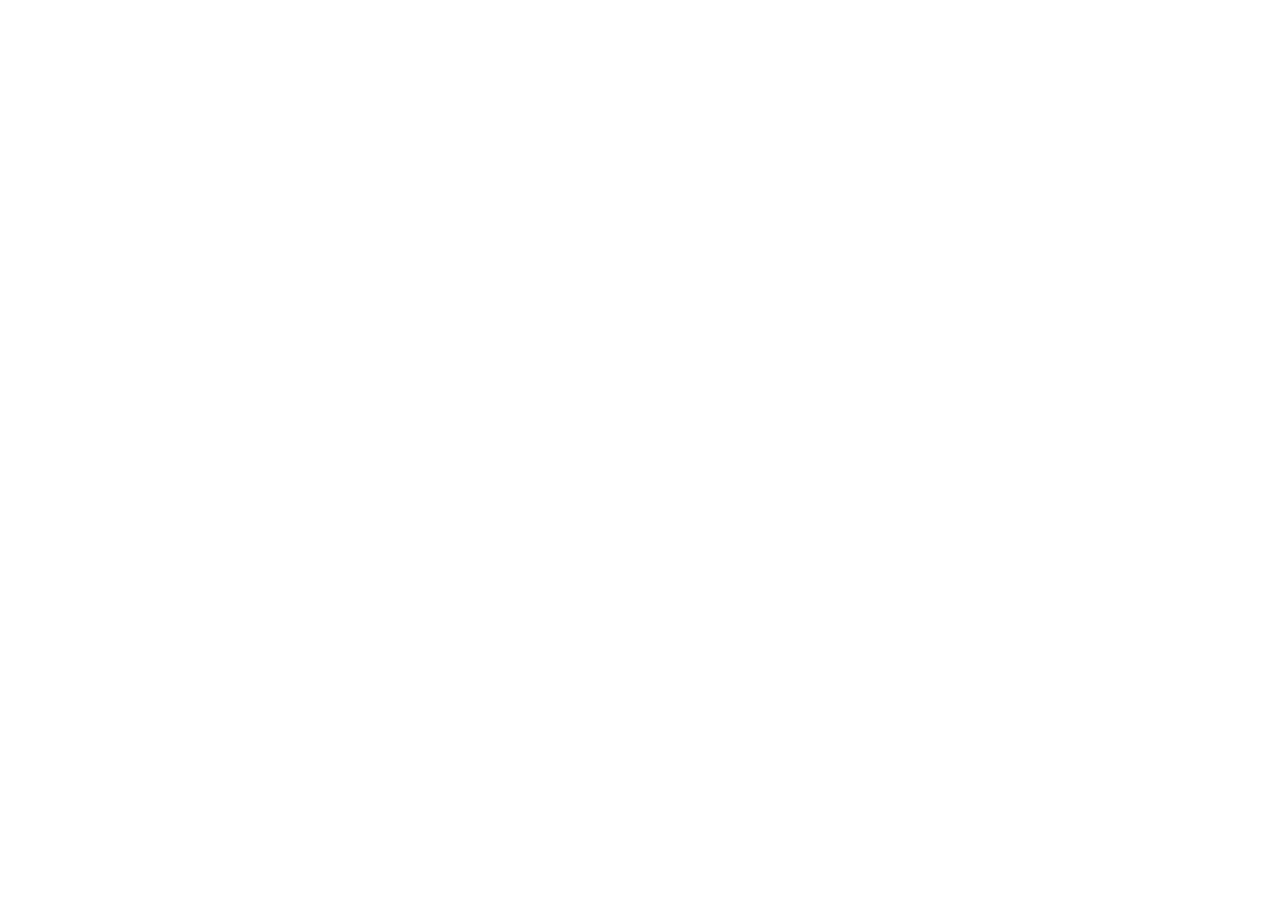
==== commit ae54a7de: "modificado" ====
--- a/index.html
+++ b/index.html
@@ -1,1068 +1,16 @@
 <!DOCTYPE html>
-<html lang="en" class="no-js">
+<html>
+<head>
+    <meta charset="utf-8" />
+    <meta http-equiv="X-UA-Compatible" content="IE=edge">
+    <title>jvaldez-web</title>
+    <meta name="viewport" content="width=device-width, initial-scale=1">
+    <link rel="stylesheet" type="text/css" media="screen" href="css/bootstrap.min.css" />
+    <link rel="stylesheet" type="text/css" media="screen" href="css/estilos.css" />
 
-<head>
-    <meta charset="UTF-8" />
-    <meta name="viewport" content="width=device-width, initial-scale=1.0, maximum-scale=1.0, user-scalable=no" />
-    <title>Jvaldez CV/Resume.</title>
-    <meta name="description" content="Matresume is a material CV / Resume / Vcard / Portfolio HTML5 template by hencework." />
-    <meta name="keywords" content="material design, resume, responsive template, cv, multipurpose, portfolio, html5 template, themeforest.net, bootstrap, html5, creative, landing page, sass, clean, design, modern, angular js," />
-    <meta name="author" content="hencework" />
-
-    <link rel="shortcut icon" href="favicon.ico">
-    <link rel="icon" href="favicon.ico" type="image/x-icon">
-    <!--CSS-->
-    <link rel="stylesheet" type="text/css" href="css/style.css" />
+    <script src="main.js"></script>
 </head>
-
-<body id="body" data-ng-app="contactApp">
-
-    <!--Preloader-->
-    <div class="preloader-it">
-        <div class="mdl-spinner mdl-js-spinner is-active is-upgraded" data-upgraded=",MaterialSpinner">
-            <div class="mdl-spinner__layer mdl-spinner__layer-1">
-                <div class="mdl-spinner__circle-clipper mdl-spinner__left">
-                    <div class="mdl-spinner__circle"></div>
-                </div>
-                <div class="mdl-spinner__gap-patch">
-                    <div class="mdl-spinner__circle"></div>
-                </div>
-                <div class="mdl-spinner__circle-clipper mdl-spinner__right">
-                    <div class="mdl-spinner__circle"></div>
-                </div>
-            </div>
-            <div class="mdl-spinner__layer mdl-spinner__layer-2">
-                <div class="mdl-spinner__circle-clipper mdl-spinner__left">
-                    <div class="mdl-spinner__circle"></div>
-                </div>
-                <div class="mdl-spinner__gap-patch">
-                    <div class="mdl-spinner__circle"></div>
-                </div>
-                <div class="mdl-spinner__circle-clipper mdl-spinner__right">
-                    <div class="mdl-spinner__circle"></div>
-                </div>
-            </div>
-            <div class="mdl-spinner__layer mdl-spinner__layer-3">
-                <div class="mdl-spinner__circle-clipper mdl-spinner__left">
-                    <div class="mdl-spinner__circle"></div>
-                </div>
-                <div class="mdl-spinner__gap-patch">
-                    <div class="mdl-spinner__circle"></div>
-                </div>
-                <div class="mdl-spinner__circle-clipper mdl-spinner__right">
-                    <div class="mdl-spinner__circle"></div>
-                </div>
-            </div>
-            <div class="mdl-spinner__layer mdl-spinner__layer-4">
-                <div class="mdl-spinner__circle-clipper mdl-spinner__left">
-                    <div class="mdl-spinner__circle"></div>
-                </div>
-                <div class="mdl-spinner__gap-patch">
-                    <div class="mdl-spinner__circle"></div>
-                </div>
-                <div class="mdl-spinner__circle-clipper mdl-spinner__right">
-                    <div class="mdl-spinner__circle"></div>
-                </div>
-            </div>
-        </div>
-    </div>
-    <!--/Preloader-->
-
-    <!--Main Wrapper-->
-    <div class="main-wrapper">
-
-        <!--Bg Image-->
-        <div class="bg-struct bg-img"></div>
-        <!--/Bg Image-->
-
-        <div class="mdl-js-layout mdl-layout--fixed-header">
-
-            <!--Top Header-->
-            <header class="mdl-layout__header">
-                <div class="mdl-layout__header-row mdl-scroll-spy-1">
-                    <!-- Title -->
-                    <a href="index.html"><span class="mdl-layout-title">Jaime</span></a>
-                    <div class="mdl-layout-spacer"></div>
-                    <ul class="nav mdl-navigation mdl-layout--large-screen-only">
-                        <li><a class="mdl-navigation__link" data-scroll href="#body">about</a></li>
-                        <li><a class="mdl-navigation__link" data-scroll href="#skills_sec">skills</a></li>
-                        <li><a class="mdl-navigation__link" data-scroll href="#portfolio_sec">portfolio</a></li>
-                        <li><a class="mdl-navigation__link" data-scroll href="#experience_sec">experience</a></li>
-                        <li><a class="mdl-navigation__link" data-scroll href="#education_sec">education</a></li>
-                        <li><span id="blog_drp" class="mdl-navigation__link">blog</span>
-                            <ul class="mdl-menu mdl-menu--bottom-left mdl-js-menu mdl-js-ripple-effect" data-mdl-for="blog_drp">
-                                <li class="mdl-menu__item"><a href="blog-list.html">Blog List</a></li>
-                                <li class="mdl-menu__item"><a href="image-blog-post.html">Image Blog Post</a></li>
-                                <li class="mdl-menu__item"><a href="gallery-blog-post.html">Gallery Blog Post</a></li>
-                                <li class="mdl-menu__item"><a href="youtube-blog-post.html">Youtube Blog Post</a></li>
-                                <li class="mdl-menu__item"><a href="vimeo-blog-post.html">Vimeo Blog Post</a></li>
-                                <li class="mdl-menu__item"><a href="audio-blog-post.html">Audio Blog Post</a></li>
-                            </ul>
-                        </li>
-                        <li><a class="mdl-navigation__link" data-scroll href="#references_sec">references</a></li>
-                        <li><a class="mdl-navigation__link" data-scroll href="#contact_sec">contact</a></li>
-                    </ul>
-                    <!-- Right aligned menu below button -->
-                    <button id="demo-menu-lower-right" class="mdl-button mdl-js-button mdl-button--icon ver-more-btn">
-						  <i class="material-icons">more_vert</i>
-						</button>
-
-                    <ul class="mdl-menu mdl-menu--bottom-right mdl-js-menu mdl-js-ripple-effect" data-mdl-for="demo-menu-lower-right">
-                        <li class="mdl-menu__item"><a href="#"><i class="zmdi zmdi-download font-red pr-10"></i>Download CV</a></li>
-                        <li class="mdl-menu__item"><a href="mailto:benjaminsirje49@company.com"><i class="zmdi zmdi-email-open font-green pr-10"></i>Contact Me</a></li>
-                        <li class="mdl-menu__item"><a href="callto:12345678910"><i class="zmdi zmdi-phone  font-blue  pr-10"></i>+1 234 567 89 10</a></li>
-                    </ul>
-                </div>
-            </header>
-            <!--/Top Header-->
-
-            <!--Left Sidebar-->
-            <div class="mdl-layout__drawer">
-                <div class="nicescroll-bar">
-                    <div class="drawer-profile-wrap">
-                        <div class="candidate-img-drawer mt-25 mb-20"></div>
-                        <span class="candidate-name block mb-10 text-center">benjamin sirge</span>
-                        <ul class="social-icons  mb-30">
-                            <li>
-                                <a class="facebook-link" href="#">
-                                    <i id="tt11" class="zmdi zmdi-facebook"></i>
-                                    <div class="mdl-tooltip" data-mdl-for="tt11">
-                                        facebook
-                                    </div>
-                                </a>
-                            </li>
-                            <li>
-                                <a class="twitter-link" href="#">
-                                    <i id="tt12" class="zmdi zmdi-twitter"></i>
-                                    <div class="mdl-tooltip" data-mdl-for="tt12">
-                                        twitter
-                                    </div>
-                                </a>
-                            </li>
-                            <li>
-                                <a class="linkedin-link" href="#">
-                                    <i id="tt13" class="zmdi zmdi-linkedin"></i>
-                                    <div class="mdl-tooltip" data-mdl-for="tt13">
-                                        linkedin
-                                    </div>
-                                </a>
-                            </li>
-                            <li>
-                                <a class="dribbble-link" href="#">
-                                    <i id="tt14" class="zmdi zmdi-dribbble"></i>
-                                    <div class="mdl-tooltip" data-mdl-for="tt14">
-                                        dribbble
-                                    </div>
-                                </a>
-                            </li>
-                            <li>
-                                <a class="instagram-link" href="#">
-                                    <i id="tt15" class="zmdi zmdi-instagram"></i>
-                                    <div class="mdl-tooltip" data-mdl-for="tt15">
-                                        instagram
-                                    </div>
-                                </a>
-                            </li>
-                        </ul>
-                    </div>
-                    <div class="mdl-scroll-spy-2">
-                        <ul class="mdl-navigation">
-                            <li>
-                                <a class="mdl-navigation__link border-top-sep" data-scroll href="#body">
-                                    <i class="zmdi zmdi-border-color pr-15"></i>
-                                    <span class="font-capitalize">about</span>
-                                </a>
-                            </li>
-                            <li>
-                                <a class="mdl-navigation__link border-top-sep" data-scroll href="#skills_sec">
-                                    <i class="zmdi zmdi-cutlery pr-15"></i>
-                                    <span class="font-capitalize">skills</span>
-                                </a>
-                            </li>
-                            <li>
-                                <a class="mdl-navigation__link border-top-sep" data-scroll href="#portfolio_sec">
-                                    <i class="zmdi zmdi-case pr-15"></i>
-                                    <span class="font-capitalize">portfolio</span>
-                                </a>
-                            </li>
-                            <li>
-                                <a class="mdl-navigation__link border-top-sep" data-scroll href="#experience_sec">
-                                    <i class="zmdi zmdi-shield-check pr-15"></i>
-                                    <span class="font-capitalize">experience</span>
-                                </a>
-                            </li>
-                            <li>
-                                <a class="mdl-navigation__link border-top-sep" data-scroll href="#education_sec">
-                                    <i class="zmdi zmdi-library pr-15"></i>
-                                    <span class="font-capitalize">education</span>
-                                </a>
-                            </li>
-
-                            <li>
-                                <a class="mdl-navigation__link border-top-sep" href="javascript:void(0);" data-toggle="collapse" data-target="#blog_dr">
-                                    <i class="zmdi zmdi-tag-more pr-15"></i>
-                                    <span class="font-capitalize">blog</span>
-                                </a>
-                                <ul id="blog_dr" class="collapse collapse-level-1">
-                                    <li><a class="mdl-navigation__link border-top-sep" href="blog-list.html">Blog List</a></li>
-                                    <li><a class="mdl-navigation__link border-top-sep" href="image-blog-post.html">Image Blog Post</a></li>
-                                    <li><a class="mdl-navigation__link border-top-sep" href="gallery-blog-post.html">Gallery Blog Post</a></li>
-                                    <li><a class="mdl-navigation__link border-top-sep" href="youtube-blog-post.html">Youtube Blog Post</a></li>
-                                    <li><a class="mdl-navigation__link border-top-sep" href="vimeo-blog-post.html">Vimeo Blog Post</a></li>
-                                    <li><a class="mdl-navigation__link border-top-sep" href="audio-blog-post.html">Audio Blog Post</a></li>
-                                </ul>
-                            </li>
-
-                            <li>
-                                <a class="mdl-navigation__link border-top-sep" data-scroll href="#references_sec">
-                                    <i class="zmdi zmdi-bookmark pr-15"></i>
-                                    <span class="font-capitalize">references</span>
-                                </a>
-                            </li>
-
-                            <li>
-                                <a class="mdl-navigation__link border-top-sep border-bottom-sep" data-scroll href="#contact_sec">
-                                    <i class="zmdi zmdi-email pr-15"></i>
-                                    <span class="font-capitalize">contact</span>
-                                </a>
-                            </li>
-                        </ul>
-                    </div>
-                    <div class="drawer-footer mt-50 mb-30 text-center">
-                        <p class="font-12 mt-10">Hencework &copy; 2017.</p>
-                    </div>
-                </div>
-            </div>
-            <!--/Left Sidebar-->
-
-            <!--Main Content-->
-            <div class="main-content relative">
-                <div class="container">
-
-                    <!--About Sec-->
-                    <section class="about-sec mt-180 mt-sm-120  mb-30">
-                        <div class="row">
-                            <div class="col-lg-12">
-                                <div class="mdl-card mdl-shadow--2dp">
-                                    <div class="row">
-                                        <div class="col-md-5 col-xs-12 mb-30">
-                                            <div class="candidate-img mb-35"></div>
-                                            <ul class="social-icons">
-                                                <li>
-                                                    <a class="facebook-link" href="#">
-                                                        <i id="tt1" class="zmdi zmdi-facebook"></i>
-                                                        <div class="mdl-tooltip" data-mdl-for="tt1">
-                                                            facebook
-                                                        </div>
-                                                    </a>
-                                                </li>
-                                                <li>
-                                                    <a class="twitter-link" href="#">
-                                                        <i id="tt2" class="zmdi zmdi-twitter"></i>
-                                                        <div class="mdl-tooltip" data-mdl-for="tt2">
-                                                            twitter
-                                                        </div>
-                                                    </a>
-                                                </li>
-                                                <li>
-                                                    <a class="linkedin-link" href="#">
-                                                        <i id="tt3" class="zmdi zmdi-linkedin"></i>
-                                                        <div class="mdl-tooltip" data-mdl-for="tt3">
-                                                            linkedin
-                                                        </div>
-                                                    </a>
-                                                </li>
-                                                <li>
-                                                    <a class="dribbble-link" href="#">
-                                                        <i id="tt4" class="zmdi zmdi-dribbble"></i>
-                                                        <div class="mdl-tooltip" data-mdl-for="tt4">
-                                                            dribbble
-                                                        </div>
-                                                    </a>
-                                                </li>
-                                                <li>
-                                                    <a class="instagram-link" href="#">
-                                                        <i id="tt5" class="zmdi zmdi-instagram"></i>
-                                                        <div class="mdl-tooltip" data-mdl-for="tt5">
-                                                            instagram
-                                                        </div>
-                                                    </a>
-                                                </li>
-                                            </ul>
-                                        </div>
-                                        <div class="col-md-7 col-xs-12">
-                                            <div class="info-wrap">
-                                                <h1>benjamin sirge</h1>
-                                                <h5 class="mt-20 font-grey">UI/UX Designer & Front End Developer</h5>
-                                                <div class="mt-30">
-                                                    <a id="download_cv" class="mdl-button mdl-js-button mdl-button--raised mdl-js-ripple-effect  bg-green font-white mr-10" href="#">download cv</a>
-                                                    <a class="mdl-button mdl-js-button mdl-button--raised mdl-js-ripple-effect bg-blue font-white" href="#contact_sec" data-scroll>contact</a>
-                                                </div>
-                                            </div>
-                                            <ul class="profile-wrap mt-50">
-                                                <li>
-                                                    <div class="profile-title">age</div>
-                                                    <div class="profile-desc">24</div>
-                                                </li>
-                                                <li>
-                                                    <div class="profile-title">address</div>
-                                                    <div class="profile-desc">
-                                                        Glenlake St. Mays Landing, NJ 08330
-                                                    </div>
-                                                </li>
-                                                <li>
-                                                    <div class="profile-title">email</div>
-                                                    <div class="profile-desc">
-                                                        benjaminsirje49@matresume.com
-                                                    </div>
-                                                </li>
-                                                <li>
-                                                    <div class="profile-title">phone</div>
-                                                    <div class="profile-desc">
-                                                        +1 234 56 78 90
-                                                    </div>
-                                                </li>
-                                                <li>
-                                                    <div class="profile-title">freelance</div>
-                                                    <div class="profile-desc relative">Available
-                                                        <i id="datepickopn" class="zmdi zmdi-calendar-check font-green pl-5"></i>
-                                                        <div id='datepicker1' class='datepicker'></div>
-                                                    </div>
-
-                                                </li>
-                                            </ul>
-                                        </div>
-                                    </div>
-                                </div>
-                            </div>
-                        </div>
-                    </section>
-                    <!--/About Sec-->
-
-                    <!--Skills Sec-->
-                    <section id="skills_sec" class="skills-sec sec-pad-top-sm">
-                        <div class="row">
-                            <div class="col-sm-6 mb-30">
-                                <h2 class="mb-30">technical skills</h2>
-                                <div class="mdl-card mdl-shadow--2dp">
-                                    <div class="mb-30">
-                                        <span class="progress-cat">Photoshop CS</span>
-                                        <div class="progress-bar-graph">
-                                            <div class="progress-bar-wrap">
-                                                <div class="bar-wrap blue-bar">
-                                                    <span data-width="60"></span>
-                                                </div>
-                                            </div>
-                                        </div>
-                                    </div>
-                                    <div class="mb-30">
-                                        <span class="progress-cat">Illustrator CS</span>
-                                        <div class="progress-bar-graph">
-                                            <div class="progress-bar-wrap">
-                                                <div class="bar-wrap green-bar">
-                                                    <span data-width="90"></span>
-                                                </div>
-                                            </div>
-                                        </div>
-                                    </div>
-                                    <div class="mb-30">
-                                        <span class="progress-cat">Sketch</span>
-                                        <div class="progress-bar-graph">
-                                            <div class="progress-bar-wrap">
-                                                <div class="bar-wrap yellow-bar">
-                                                    <span data-width="50"></span>
-                                                </div>
-                                            </div>
-                                        </div>
-                                    </div>
-                                </div>
-                            </div>
-                            <div class="col-sm-6 mb-30">
-                                <h2 class="mb-30">soft skills</h2>
-                                <div class="mdl-card mdl-shadow--2dp">
-                                    <div class="mb-30">
-                                        <span class="progress-cat">Communication</span>
-                                        <div class="progress-bar-graph">
-                                            <div class="progress-bar-wrap">
-                                                <div class="bar-wrap blue-bar">
-                                                    <span data-width="80"></span>
-                                                </div>
-                                            </div>
-                                        </div>
-                                    </div>
-                                    <div class="mb-30">
-                                        <span class="progress-cat">Language</span>
-                                        <div class="progress-bar-graph">
-                                            <div class="progress-bar-wrap">
-                                                <div class="bar-wrap green-bar">
-                                                    <span data-width="95"></span>
-                                                </div>
-                                            </div>
-                                        </div>
-                                    </div>
-                                    <div class="mb-30">
-                                        <span class="progress-cat">General Knowledge</span>
-                                        <div class="progress-bar-graph">
-                                            <div class="progress-bar-wrap">
-                                                <div class="bar-wrap yellow-bar">
-                                                    <span data-width="90"></span>
-                                                </div>
-                                            </div>
-                                        </div>
-                                    </div>
-                                </div>
-                            </div>
-                        </div>
-                    </section>
-                    <!--/Skills Sec-->
-
-                    <!--Profile Sec-->
-                    <section id="profile_sec" class="profile-sec sec-pad-top-sm">
-                        <h2 class="mb-30">what i do</h2>
-                        <div class="row">
-                            <div class="col-md-3 col-sm-6 col-xs-12 mb-30">
-                                <div class="mdl-card mdl-shadow--2dp">
-                                    <i class="zmdi zmdi-format-color-fill font-blue profile-icon"></i>
-                                    <h4 class="mb-15">user interface</h4>
-                                    <p>A mobile first responsive template with material design.</p>
-
-                                </div>
-                            </div>
-                            <div class="col-md-3 col-sm-6 col-xs-12 mb-30">
-                                <div class="mdl-card mdl-shadow--2dp">
-                                    <i class="zmdi zmdi-format-color-text font-green profile-icon"></i>
-                                    <h4 class="mb-15">branding</h4>
-                                    <p>Comes with light and dark options. Suitable for the universe.</p>
-                                </div>
-                            </div>
-                            <div class="col-md-3 col-sm-6 col-xs-12 mb-30">
-                                <div class="mdl-card mdl-shadow--2dp">
-                                    <i class="zmdi zmdi-comments font-yellow profile-icon"></i>
-                                    <h4 class="mb-15">communication</h4>
-                                    <p>Extra ordinary setting pannel with lots of awesome features.</p>
-
-                                </div>
-                            </div>
-                            <div class="col-md-3 col-sm-6 col-xs-12 mb-30">
-                                <div class="mdl-card mdl-shadow--2dp">
-                                    <i class="zmdi zmdi-grain font-red profile-icon"></i>
-                                    <h4 class="mb-15">strategy</h4>
-                                    <p>Easy customizable framework using bootstrap sass.</p>
-
-                                </div>
-                            </div>
-                        </div>
-                    </section>
-                    <!--/Profile Sec-->
-
-                    <!--Portfolio Sec-->
-                    <section id="portfolio_sec" class="portfolio-sec sec-pad-top-sm">
-                        <div class="mb-15">
-                            <h2 class="pull-left float-none-xs">portfolio</h2>
-                            <div class="filter-wrap pull-right float-none-xs">
-                                <!-- Portfolio Filters -->
-                                <ul id="filters">
-                                    <li><a id="all" href="#" data-filter="*" class="active">all</a></li>
-                                    <li><a href="#" data-filter=".branding">branding</a></li>
-                                    <li><a href="#" data-filter=".design">design</a></li>
-                                    <li><a href="#" data-filter=".photography">photo</a></li>
-                                    <li><a href="#" data-filter=".web">web</a></li>
-                                </ul>
-                                <!--/Portfolio Filters -->
-                                <div class="clearfix"></div>
-                            </div>
-                            <div class="clearfix"></div>
-                        </div>
-                        <div class="gallery-wrap mb-30">
-                            <div class="portfolio-wrap project-gallery">
-                                <ul id="portfolio" class="portf auto-construct  project-gallery" data-col="3">
-                                    <li class="item mdl-card mdl-shadow--2dp pa-0 branding">
-                                        <div class="light-img-wrap mdl-card__title pa-0">
-                                            <img class="img-responsive" src="img/gallery1.jpg" alt="Image description" />
-                                            <div class="light-img-overlay"></div>
-                                            <span class="img-cap">good morning</span>
-                                        </div>
-                                        <span class="bottom-links mdl-card__actions">
-												<a id="goto_box_1" href="#"><i class="zmdi zmdi-eye"></i></a>
-												<a href="project-detail.html"><i class="zmdi zmdi-format-subject"></i></a>
-											</span>
-                                    </li>
-                                    <li class="item mdl-card mdl-shadow--2dp pa-0  photography">
-                                        <div class="light-img-wrap mdl-card__title pa-0">
-                                            <img class="img-responsive" src="img/gallery2.jpg" alt="Image description" />
-                                            <div class="light-img-overlay"></div>
-                                            <span class="img-cap">Grand Canyon</span>
-                                        </div>
-                                        <span class="bottom-links mdl-card__actions">
-												<a id="goto_box_2" href="#"><i class="zmdi zmdi-eye"></i></a>
-												<a href="project-detail.html"><i class="zmdi zmdi-format-subject"></i></a>
-											</span>
-                                    </li>
-                                    <li class="item mdl-card mdl-shadow--2dp pa-0 design">
-                                        <div class="light-img-wrap mdl-card__title pa-0">
-                                            <img class="img-responsive" src="img/gallery3.jpg" alt="Image description" />
-                                            <div class="light-img-overlay"></div>
-                                            <span class="img-cap">iceland</span>
-                                        </div>
-                                        <span class="bottom-links mdl-card__actions">
-												<a id="goto_box_3" href="#"><i class="zmdi zmdi-eye"></i></a>
-												<a href="project-detail.html"><i class="zmdi zmdi-format-subject"></i></a>
-											</span>
-                                    </li>
-                                    <li class="item mdl-card mdl-shadow--2dp pa-0 web">
-                                        <div class="light-img-wrap mdl-card__title pa-0">
-                                            <img class="img-responsive" src="img/gallery4.jpg" alt="Image description" />
-                                            <div class="light-img-overlay"></div>
-                                            <span class="img-cap">serenity</span>
-                                        </div>
-                                        <span class="bottom-links mdl-card__actions">
-												<a id="goto_box_4" href="#"><i class="zmdi zmdi-eye"></i></a>
-												<a href="project-detail.html"><i class="zmdi zmdi-format-subject"></i></a>
-											</span>
-                                    </li>
-
-                                    <li class="item mdl-card mdl-shadow--2dp pa-0 design">
-                                        <div class="light-img-wrap mdl-card__title pa-0">
-                                            <img class="img-responsive" src="img/gallery5.jpg" alt="Image description" />
-                                            <div class="light-img-overlay"></div>
-                                            <span class="img-cap">world seize day</span>
-                                        </div>
-                                        <span class="bottom-links mdl-card__actions">
-												<a id="goto_box_5" href="#"><i class="zmdi zmdi-eye"></i></a>
-												<a href="project-detail.html"><i class="zmdi zmdi-format-subject"></i></a>
-											</span>
-                                    </li>
-                                    <li class="item mdl-card mdl-shadow--2dp pa-0 branding">
-                                        <div class="light-img-wrap mdl-card__title pa-0">
-                                            <img class="img-responsive" src="img/gallery6.jpg" alt="Image description" />
-                                            <div class="light-img-overlay"></div>
-                                            <span class="img-cap">green bugs</span>
-                                        </div>
-                                        <span class="bottom-links mdl-card__actions">
-												<a id="goto_box_6" href="#"><i class="zmdi zmdi-eye"></i></a>
-												<a href="project-detail.html"><i class="zmdi zmdi-format-subject"></i></a>
-											</span>
-                                    </li>
-
-                                </ul>
-                                <!-- Hidden video div -->
-                                <div style="display:none;" id="video1">
-                                    <video class="lg-video-object lg-html5 video-js vjs-default-skin" controls preload="none">
-											<source src="video/video1.mp4" type="video/webm">
-											<source src="video/video1.webm" type="video/webm">
-											 Your browser does not support HTML5 video.
-										</video>
-                                </div>
-                            </div>
-                        </div>
-                    </section>
-                    <!--/Portfolio Sec-->
-
-                    <!--Interest Sec-->
-                    <section id="interest_sec" class="interest-sec sec-pad-top-sm">
-                        <h2 class="mb-30">interests</h2>
-                        <div class="row">
-                            <div class="col-md-2 col-sm-4 col-xs-6 mb-30">
-                                <div class="mdl-card mdl-shadow--2dp text-center pa-20 pt-30 pb-30">
-                                    <i class="zmdi zmdi-radio"></i>
-                                    <span>music</span>
-                                </div>
-                            </div>
-                            <div class="col-md-2 col-sm-4 col-xs-6 mb-30">
-                                <div class="mdl-card mdl-shadow--2dp text-center pa-20 pt-30 pb-30">
-                                    <i class="zmdi zmdi-smartphone-ring"></i>
-                                    <span>gaming</span>
-                                </div>
-                            </div>
-                            <div class="col-md-2 col-sm-4 col-xs-6 mb-30">
-                                <div class="mdl-card mdl-shadow--2dp text-center pa-20 pt-30 pb-30">
-                                    <i class="zmdi zmdi-camera"></i>
-                                    <span>photography</span>
-                                </div>
-                            </div>
-                            <div class="col-md-2 col-sm-4 col-xs-6 mb-30">
-                                <div class="mdl-card mdl-shadow--2dp text-center pa-20 pt-30 pb-30">
-                                    <i class="zmdi zmdi-library"></i>
-                                    <span>reading</span>
-                                </div>
-                            </div>
-                            <div class="col-md-2 col-sm-4 col-xs-6 mb-30">
-                                <div class="mdl-card mdl-shadow--2dp text-center pa-20 pt-30 pb-30">
-                                    <i class="zmdi zmdi-airplane"></i>
-                                    <span>traveling</span>
-                                </div>
-                            </div>
-                            <div class="col-md-2 col-sm-4 col-xs-6 mb-30">
-                                <div class="mdl-card mdl-shadow--2dp text-center pa-20 pt-30 pb-30">
-                                    <i class="zmdi zmdi-dribbble"></i>
-                                    <span>sports</span>
-                                </div>
-                            </div>
-                        </div>
-                    </section>
-                    <!--/Interest Sec-->
-
-                    <!--Experience Sec-->
-                    <section id="experience_sec" class="experience-sec sec-pad-top-sm">
-                        <h2 class="mb-30">experience</h2>
-                        <div class="timeline-wrap  overflow-hide mb-30">
-                            <ul class="timeline">
-                                <li>
-                                    <div class="timeline-badge">
-                                        <i class="zmdi zmdi-case font-blue"></i>
-                                    </div>
-                                    <div class="timeline-panel mdl-card mdl-shadow--2dp pt-30 pb-30 border-top-blue">
-                                        <div class="timeline-heading">
-                                            <h4 class="mb-10">UI/UX Designer</h4>
-                                            <span class="duration mb-5">Mar 2014 - present</span>
-                                            <span class="institution">Fakebook</span>
-                                        </div>
-                                        <div class="timeline-body">
-                                            <p class="mt-25">Invitamus me testatur sed quod non dum animae tuae lacrimis ut libertatem deum rogus aegritudinis causet. Dicens hoc contra serpentibus isto.</p>
-                                        </div>
-                                    </div>
-                                </li>
-
-                                <li class="timeline-inverted">
-                                    <div class="timeline-badge">
-                                        <i class="zmdi zmdi-format-color-text font-green"></i>
-                                    </div>
-                                    <div class="timeline-panel mdl-card mdl-shadow--2dp  pt-30 pb-30 border-top-green">
-                                        <div class="timeline-heading">
-                                            <h4 class="mb-10">Art Director</h4>
-                                            <span class="duration mb-5">Jul 2013 — Mar 2014</span>
-                                            <span class="institution">hencework</span>
-                                        </div>
-                                        <div class="timeline-body">
-                                            <p class="mt-25">Invitamus me testatur sed quod non dum animae tuae lacrimis ut libertatem deum rogus aegritudinis causet. Dicens hoc contra serpentibus isto.</p>
-                                        </div>
-                                    </div>
-                                </li>
-
-                                <li>
-                                    <div class="timeline-badge">
-                                        <i class="zmdi zmdi-city-alt font-yellow"></i>
-                                    </div>
-                                    <div class="timeline-panel mdl-card mdl-shadow--2dp pt-30 pb-30 border-top-yellow">
-                                        <div class="timeline-heading">
-                                            <h4 class="mb-10">Graphic Designer</h4>
-                                            <span class="duration mb-5">Jan 2013 – Jul 2013</span>
-                                            <span class="institution">Sagmeester</span>
-                                        </div>
-                                        <div class="timeline-body">
-                                            <p class="mt-25">Invitamus me testatur sed quod non dum animae tuae lacrimis ut libertatem deum rogus aegritudinis causet. Dicens hoc contra serpentibus isto.</p>
-                                        </div>
-                                    </div>
-                                </li>
-                                <li class="clearfix no-float"></li>
-                            </ul>
-                        </div>
-                    </section>
-                    <!--/Experience Sec-->
-
-                    <!--Education Sec-->
-                    <section id="education_sec" class="education-sec sec-pad-top-sm">
-                        <h2 class="mb-30">education</h2>
-                        <div class="timeline-wrap overflow-hide mb-30">
-                            <ul class="timeline">
-                                <li>
-                                    <div class="timeline-badge bg-blue no-icon"></div>
-                                    <div class="timeline-panel mdl-card mdl-shadow--2dp pt-30 pb-30 border-top-blue">
-                                        <div class="timeline-heading">
-                                            <h4 class="mb-10">master of computer science</h4>
-                                            <span class="duration mb-5">2014 - 2016</span>
-                                            <span class="institution">stakford university</span>
-                                        </div>
-                                    </div>
-                                </li>
-
-                                <li class="timeline-inverted">
-                                    <div class="timeline-badge bg-green no-icon"></div>
-                                    <div class="timeline-panel mdl-card mdl-shadow--2dp  pt-30 pb-30 border-top-green">
-                                        <div class="timeline-heading">
-                                            <h4 class="mb-10">Master Of Art</h4>
-                                            <span class="duration mb-5">2012 - 2014</span>
-                                            <span class="institution">Cedarglen University</span>
-                                        </div>
-                                    </div>
-                                </li>
-
-                                <li>
-                                    <div class="timeline-badge bg-yellow no-icon"></div>
-                                    <div class="timeline-panel mdl-card mdl-shadow--2dp pt-30 pb-30 border-top-yellow">
-                                        <div class="timeline-heading">
-                                            <h4 class="mb-10">Bachelor Of Culture</h4>
-                                            <span class="duration mb-5">2009 - 2012</span>
-                                            <span class="institution">Crowmont Design School</span>
-                                        </div>
-                                    </div>
-                                </li>
-                                <li class="timeline-inverted">
-                                    <div class="timeline-badge bg-red no-icon"></div>
-                                    <div class="timeline-panel mdl-card mdl-shadow--2dp  pt-30 pb-30 border-top-red">
-                                        <div class="timeline-heading">
-                                            <h4 class="mb-10">Graphic Design Diploma</h4>
-                                            <span class="duration mb-5">2008 - 2009</span>
-                                            <span class="institution">Shorepath Collegiate Institute</span>
-                                        </div>
-                                    </div>
-                                </li>
-                                <li class="clearfix no-float"></li>
-                            </ul>
-                        </div>
-                    </section>
-                    <!--/Education Sec-->
-
-                    <!--Blog Sec-->
-                    <section id="blog_sec" class="blog-sec sec-pad-top-sm">
-                        <h2 class="mb-30">blog</h2>
-                        <div class="row">
-                            <div class="col-sm-4 mb-30">
-                                <div class="mdl-card mdl-shadow--2dp pa-0">
-                                    <div class="mdl-card__title pa-0">
-                                        <div class="blog-img blog-1"></div>
-                                    </div>
-                                    <div class="mdl-card__supporting-text relative">
-                                        <span class="blog-cat">travel</span>
-                                        <a href="youtube-blog-post.html">
-                                            <h4 class="mt-15 mb-20">Fly High with youtube</h4>
-                                        </a>
-                                        <p>Lorem ipsum dolor sit amet, consectetur adipiscing elit eleifend lacinia...</p>
-                                        <a href="youtube-blog-post.html" class="mdl-button mdl-js-button mdl-button--fab mdl-js-ripple-effect bg-red mdl-shadow--8dp">
-                                            <i class="zmdi zmdi-youtube-play"></i>
-                                        </a>
-                                    </div>
-                                    <div class="mdl-card__actions mdl-card--border">
-                                        <span class="blog-post-date inline-block">21.1.17</span>
-                                        <div class="mdl-layout-spacer"></div>
-                                        <button class="mdl-button mdl-button--icon mdl-js-button mdl-js-ripple-effect mr-5">
-												<i class="zmdi zmdi-favorite"></i>
-											</button>
-                                        <button id="share_menu_1" class="mdl-button mdl-button--icon mdl-js-button mdl-js-ripple-effect">
-												<i class="zmdi zmdi-share"></i>
-											</button>
-                                        <ul class="mdl-menu mdl-menu--bottom-right mdl-js-menu mdl-js-ripple-effect" data-mdl-for="share_menu_1">
-                                            <li class="mdl-menu__item">Facebook</li>
-                                            <li class="mdl-menu__item">Twitter</li>
-                                            <li class="mdl-menu__item">LinkedIn</li>
-                                        </ul>
-                                    </div>
-                                </div>
-                            </div>
-                            <div class="col-sm-4 mb-30">
-                                <div class="mdl-card mdl-shadow--2dp pa-0">
-                                    <div class="mdl-card__title pa-0">
-                                        <div class="blog-img blog-2"></div>
-                                    </div>
-                                    <div class="mdl-card__supporting-text relative">
-                                        <span class="blog-cat">photography</span>
-                                        <a href="image-blog-post.html">
-                                            <h4 class="mt-15 mb-20">Iceland live in images</h4>
-                                        </a>
-                                        <p>Lorem ipsum dolor sit amet, consectetur adipiscing elit eleifend lacinia...</p>
-                                        <a href="image-blog-post.html" class="mdl-button mdl-js-button mdl-button--fab mdl-js-ripple-effect bg-blue mdl-shadow--8dp">
-                                            <i class="zmdi zmdi-image-o"></i>
-                                        </a>
-                                    </div>
-                                    <div class="mdl-card__actions mdl-card--border">
-                                        <span class="blog-post-date inline-block">15.1.17</span>
-                                        <div class="mdl-layout-spacer"></div>
-                                        <button class="mdl-button mdl-button--icon mdl-js-button mdl-js-ripple-effect mr-5">
-												<i class="zmdi zmdi-favorite"></i>
-											</button>
-                                        <button id="share_menu_2" class="mdl-button mdl-button--icon mdl-js-button mdl-js-ripple-effect">
-												<i class="zmdi zmdi-share"></i>
-											</button>
-                                        <ul class="mdl-menu mdl-menu--bottom-right mdl-js-menu mdl-js-ripple-effect" data-mdl-for="share_menu_2">
-                                            <li class="mdl-menu__item">Facebook</li>
-                                            <li class="mdl-menu__item">Twitter</li>
-                                            <li class="mdl-menu__item">LinkedIn</li>
-                                        </ul>
-                                    </div>
-                                </div>
-                            </div>
-                            <div class="col-sm-4 mb-30">
-                                <div class="mdl-card mdl-shadow--2dp pa-0">
-                                    <div class="mdl-card__title pa-0">
-                                        <div class="blog-img blog-3"></div>
-                                    </div>
-                                    <div class="mdl-card__supporting-text relative">
-                                        <span class="blog-cat">science</span>
-                                        <a href="gallery-blog-post.html">
-                                            <h4 class="mt-15 mb-20">Grand canyon mysteries</h4>
-                                        </a>
-                                        <p>Lorem ipsum dolor sit amet, consectetur adipiscing elit eleifend lacinia...</p>
-                                        <a href="gallery-blog-post.html" class="mdl-button mdl-js-button mdl-button--fab mdl-js-ripple-effect bg-green mdl-shadow--8dp">
-                                            <i class="zmdi zmdi-collection-image-o"></i>
-                                        </a>
-                                    </div>
-                                    <div class="mdl-card__actions mdl-card--border">
-                                        <span class="blog-post-date inline-block">9.1.17</span>
-                                        <div class="mdl-layout-spacer"></div>
-                                        <button class="mdl-button mdl-button--icon mdl-js-button mdl-js-ripple-effect mr-5">
-												<i class="zmdi zmdi-favorite"></i>
-											</button>
-                                        <button id="share_menu_3" class="mdl-button mdl-button--icon mdl-js-button mdl-js-ripple-effect">
-												<i class="zmdi zmdi-share"></i>
-											</button>
-                                        <ul class="mdl-menu mdl-menu--bottom-right mdl-js-menu mdl-js-ripple-effect" data-mdl-for="share_menu_3">
-                                            <li class="mdl-menu__item">Facebook</li>
-                                            <li class="mdl-menu__item">Twitter</li>
-                                            <li class="mdl-menu__item">LinkedIn</li>
-                                        </ul>
-                                    </div>
-                                </div>
-                            </div>
-                        </div>
-                        <div class="text-center mt-20 mb-30">
-                            <a class="mdl-button mdl-js-button mdl-button--raised mdl-js-ripple-effect  margin-lr-auto view-more" href="blog-list.html">view all</a>
-                        </div>
-                    </section>
-                    <!--/Blog Sec-->
-
-                    <!--References Sec-->
-                    <section id="references_sec" class="reference-sec sec-pad-top-sm">
-                        <h2 class="mb-30">testimonial</h2>
-                        <div class="row">
-                            <div class="col-sm-12 mb-30">
-                                <div class="mdl-card mdl-shadow--2dp border-top-yellow pa-35">
-                                    <div class="testimonial-carousel">
-                                        <div>
-                                            <blockquote>"Invitamus me testatur sed quod non dum animae tuae lacrimis ut libertatem deum rogus aegritudinis causet. Dicens hoc contra serpentibus isto."</blockquote>
-                                            <span class="ref-name block mb-5 mt-20">john doe</span>
-                                            <span class="ref-desgn block">Lead Designer in Droffox</span>
-                                        </div>
-                                        <div>
-                                            <blockquote>"Invitamus me testatur sed quod non dum animae tuae lacrimis ut libertatem deum rogus aegritudinis causet. Dicens hoc contra serpentibus isto."</blockquote>
-                                            <span class="ref-name block mb-5 mt-20">Shone doe</span>
-                                            <span class="ref-desgn block">Lead Designer in Fakebook</span>
-                                        </div>
-                                    </div>
-                                    <div class="clearfix"></div>
-                                </div>
-                            </div>
-                        </div>
-
-                    </section>
-                    <!--/References Sec-->
-
-                    <!--Client Sec-->
-                    <section id="client_sec" class="client-sec sec-pad-top-sm">
-                        <div class="row">
-                            <div class="col-sm-12 mb-30">
-                                <div class="client-carousel">
-                                    <img src="img/client1.png" alt="client">
-                                    <img src="img/client2.png" alt="client">
-                                    <img src="img/client3.png" alt="client">
-                                    <img src="img/client4.png" alt="client">
-                                    <img src="img/client5.png" alt="client">
-                                    <img src="img/client6.png" alt="client">
-                                </div>
-                            </div>
-                        </div>
-                    </section>
-                    <!--/Client Sec-->
-
-                    <!--Price Sec-->
-                    <section id="price_sec" class="price-sec sec-pad-top-sm">
-                        <h2 class="mb-30">pricing</h2>
-                        <div class="row">
-                            <!-- item -->
-                            <div class="col-sm-4 text-center mb-30">
-                                <div class="mdl-card mdl-shadow--2dp pa-0">
-                                    <div class="mdl-card__title pa-0">
-                                        <h5 class="block pt-25 pb-20">basic</h5>
-                                        <div class="price-bg">
-                                            <span class="panel-price block font-blue"><span class="pricing-dolor">$</span>49</span>
-                                            <span class="pricing-plan block pt-10">per month</span>
-                                        </div>
-                                    </div>
-                                    <div class="mdl-card__supporting-text text-center pa-0">
-                                        <ul class="list-group mb-0 text-center">
-                                            <li class="list-group-item">1 website</li>
-                                            <li class="list-group-item">30 GB Storage</li>
-                                            <li class="list-group-item">Unlimited bandwidth</li>
-                                            <li class="list-group-item">Free email included</li>
-                                        </ul>
-                                    </div>
-                                    <div class="mdl-card__actions pt-30 pb-30">
-                                        <a class="mdl-button mdl-js-button mdl-button--raised mdl-js-ripple-effect  bg-green font-white" href="#">buy now</a>
-                                    </div>
-                                </div>
-                            </div>
-                            <!-- /item -->
-                            <!-- item -->
-                            <div class="col-sm-4 text-center mb-30">
-                                <div class="mdl-card mdl-shadow--2dp pa-0">
-                                    <div class="mdl-card__title pa-0">
-                                        <h5 class="block pt-25 pb-20">standard</h5>
-                                        <div class="price-bg">
-                                            <span class="panel-price block font-blue"><span class="pricing-dolor">$</span>99</span>
-                                            <span class="pricing-plan block pt-10">per month</span>
-                                        </div>
-                                    </div>
-                                    <div class="mdl-card__supporting-text text-center pa-0">
-                                        <ul class="list-group mb-0 text-center">
-                                            <li class="list-group-item">1 website</li>
-                                            <li class="list-group-item">100 GB storage</li>
-                                            <li class="list-group-item">Unlimited bandwidth</li>
-                                            <li class="list-group-item">Free domain & email</li>
-                                        </ul>
-                                    </div>
-                                    <div class="mdl-card__actions pt-30 pb-30">
-                                        <a class="mdl-button mdl-js-button mdl-button--raised mdl-js-ripple-effect  bg-green font-white" href="#">buy now</a>
-                                    </div>
-                                </div>
-                            </div>
-                            <!-- /item -->
-                            <!-- item -->
-                            <div class="col-sm-4 text-center mb-30">
-                                <div class="mdl-card mdl-shadow--2dp pa-0">
-                                    <div class="mdl-card__title pa-0">
-                                        <h5 class="block pt-25 pb-20">business</h5>
-                                        <div class="price-bg">
-                                            <span class="panel-price block font-blue"><span class="pricing-dolor">$</span>199</span>
-                                            <span class="pricing-plan block pt-10">per month</span>
-                                        </div>
-                                    </div>
-                                    <div class="mdl-card__supporting-text text-center pa-0">
-                                        <ul class="list-group mb-0 text-center">
-                                            <li class="list-group-item">Unlimited websites</li>
-                                            <li class="list-group-item">Unlimited storage</li>
-                                            <li class="list-group-item">Unlimited bandwidth</li>
-                                            <li class="list-group-item">Free domain & email</li>
-                                        </ul>
-                                    </div>
-                                    <div class="mdl-card__actions pt-30 pb-30">
-                                        <a class="mdl-button mdl-js-button mdl-button--raised mdl-js-ripple-effect  bg-green font-white" href="#">buy now</a>
-                                    </div>
-                                </div>
-                            </div>
-                            <!-- /item -->
-                        </div>
-                    </section>
-                    <!--/Price Sec-->
-
-                    <!--Contact Sec-->
-                    <section id="contact_sec" class="contact-sec sec-pad-top-sm">
-                        <h2 class="mb-35">contact</h2>
-                        <div class="row">
-                            <div id="form_card_height" class="col-sm-7 mb-30">
-                                <div class="mdl-card mdl-shadow--2dp" data-ng-controller="ContactController">
-                                    <h4 class="mb-10 font-unsetcase">Hey <span data-ng-bind="formData.inputName||'There'">There</span>, happy to hear from you.</h4>
-                                    <form data-ng-submit="submit(contactform, $event)" name="contactform" method="post" class=" form-horizontal mb-30" role="form">
-                                        <div class="form-group" data-ng-class="{ 'has-error': contactform.inputName.$invalid && submitted }">
-                                            <div class="mdl-textfield mdl-js-textfield mdl-textfield--floating-label">
-                                                <input autocomplete="off" data-ng-model="formData.inputName" class="mdl-textfield__input" type="text" id="inputName" name="inputName" required>
-                                                <label class="mdl-textfield__label" for="inputName">name*</label>
-                                            </div>
-                                        </div>
-                                        <div class="form-group" data-ng-class="{ 'has-error': contactform.inputEmail.$invalid && submitted }">
-                                            <div class="mdl-textfield mdl-js-textfield mdl-textfield--floating-label">
-                                                <input autocomplete="off" data-ng-model="formData.inputEmail" class="mdl-textfield__input" type="email" id="inputEmail" name="inputEmail" required>
-                                                <label class="mdl-textfield__label" for="inputEmail">email*</label>
-                                            </div>
-                                        </div>
-                                        <div class="form-group" data-ng-class="{ 'has-error': contactform.inputMessage.$invalid && submitted }">
-                                            <div class="mdl-textfield mdl-js-textfield mdl-textfield--floating-label">
-                                                <textarea data-ng-model="formData.inputMessage" class="mdl-textfield__input" rows="3" id="inputMessage" name="inputMessage" required></textarea>
-                                                <label class="mdl-textfield__label" for="inputMessage">message*</label>
-                                            </div>
-                                        </div>
-                                        <div class="form-group">
-                                            <div class="align-center">
-                                                <button type="submit" class="mdl-button mdl-js-button mdl-button--raised mdl-js-ripple-effect  bg-blue font-white" data-ng-disabled="submitButtonDisabled">
-														submit
-													</button>
-                                            </div>
-                                        </div>
-                                    </form>
-                                    <p class="block result" data-ng-class="result">{{ resultMessage }}</p>
-                                </div>
-                            </div>
-                            <div class="col-sm-5 mb-30">
-                                <div class="mdl-card mdl-shadow--2dp pa-0">
-                                    <div id="map_canvas"></div>
-                                </div>
-                            </div>
-                        </div>
-                    </section>
-                    <!--/Contact Sec-->
-
-                    <!--Footer Sec-->
-                    <footer class="footer-sec sec-pad-top-sm sec-pad-bottom text-center">
-                        <h4>thank you for visiting.</h4>
-                        <p class="mt-10">Hencework 2017. All rights reserved.</p>
-                        <ul class="social-icons mt-10">
-                            <li>
-                                <a class="facebook-link" href="#">
-                                    <i id="tt6" class="zmdi zmdi-facebook"></i>
-                                    <div class="mdl-tooltip" data-mdl-for="tt6">
-                                        facebook
-                                    </div>
-                                </a>
-                            </li>
-                            <li>
-                                <a class="twitter-link" href="#">
-                                    <i id="tt7" class="zmdi zmdi-twitter"></i>
-                                    <div class="mdl-tooltip" data-mdl-for="tt7">
-                                        twitter
-                                    </div>
-                                </a>
-                            </li>
-                            <li>
-                                <a class="linkedin-link" href="#">
-                                    <i id="tt8" class="zmdi zmdi-linkedin"></i>
-                                    <div class="mdl-tooltip" data-mdl-for="tt8">
-                                        linkedin
-                                    </div>
-                                </a>
-                            </li>
-                            <li>
-                                <a class="dribbble-link" href="#">
-                                    <i id="tt9" class="zmdi zmdi-dribbble"></i>
-                                    <div class="mdl-tooltip" data-mdl-for="tt9">
-                                        dribbble
-                                    </div>
-                                </a>
-                            </li>
-                            <li>
-                                <a class="instagram-link" href="#">
-                                    <i id="tt10" class="zmdi zmdi-instagram"></i>
-                                    <div class="mdl-tooltip" data-mdl-for="tt10">
-                                        instagram
-                                    </div>
-                                </a>
-                            </li>
-                        </ul>
-
-                    </footer>
-                    <!--Footer Sec-->
-                </div>
-            </div>
-            <!--/Main Content-->
-
-        </div>
-    </div>
-    <!--/Main Wrapper-->
-
-    <!-- Scripts -->
-    <script src="js/jquery-1.12.4.min.js"></script>
-    <script src="js/angular.min.js"></script>
-    <script src="js/bootstrap.min.js"></script>
-    <script src="js/jquery-ui.min.js"></script>
-    <script src="js/material.min.js"></script>
-    <script src="js/jQuery.appear.js"></script>
-    <script src="js/app.js"></script>
-    <script src="js/controllers.js"></script>
-    <script src="js/smooth-scroll.js"></script>
-    <script src="js/isotope.js"></script>
-    <script src="js/lightgallery-all.js"></script>
-    <script src="js/owl.carousel.min.js"></script>
-    <script src="js/froogaloop2.min.js"></script>
-    <script src="js/jquery.slimscroll.js"></script>
-    <script src="https://maps.googleapis.com/maps/api/js?key=AIzaSyBxXt2P7-U38bK0xEFIT-ebZJ1ngK8wjww"></script>
-    <script src="js/init.js"></script>
+<body>
+    
 </body>
-
 </html>